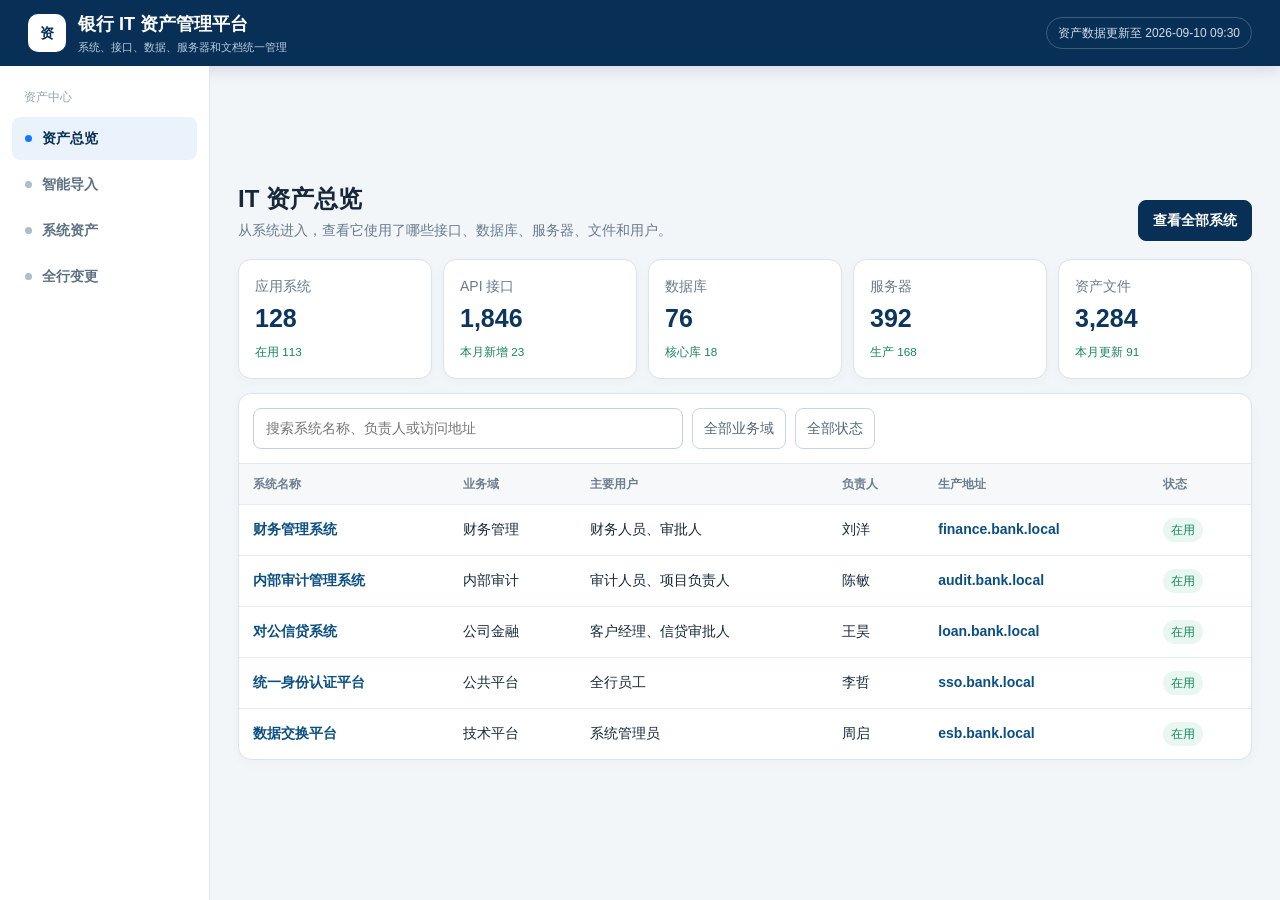
==== bank-it-asset-management/index.html @ 0635f8ad "Add AI document ingestion workflow" ====
<!doctype html>
<html lang="zh-CN">
<head>
<meta charset="utf-8"><meta name="viewport" content="width=device-width,initial-scale=1"><title>银行 IT 资产管理平台</title>
<style>
*{box-sizing:border-box} :root{--,button,input{font:inherit}body{margin:0;background:#f3f6f9;color:#17283a;font:14px/1.5 -apple-system,BlinkMacSystemFont,"Segoe UI","PingFang SC","Microsoft YaHei",sans-serif}button{cursor:pointer}.top{height:66px;background:#082f55;color:#fff;display:flex;align-items:center;justify-content:space-between;padding:0 28px;box-shadow:0 4px 16px #082f5525}.brand{display:flex;align-items:center;gap:12px}.logo{width:38px;height:38px;border-radius:10px;background:#fff;color:#082f55;display:grid;place-items:center;font-weight:800}.brand h1{font-size:18px;margin:0}.brand p{margin:1px 0 0;color:#b7cede;font-size:11px}.top-info{font-size:12px;color:#d1dfeb;border:1px solid #ffffff38;border-radius:99px;padding:6px 11px}.layout{display:grid;grid-template-columns:210px 1fr;min-height:calc(100vh - 66px)}.side{background:#fff;border-right:1px solid #dce5ec;padding:22px 12px}.side small{display:block;color:#95a3af;padding:0 12px 8px}.nav{display:flex;align-items:center;gap:10px;width:100%;border:0;background:transparent;color:#5c7082;padding:11px 13px;border-radius:8px;text-align:left;margin:3px 0;font-weight:650}.nav.active{background:#eaf3fb;color:#082f55}.nav i{width:7px;height:7px;border-radius:50%;background:#aebdca}.nav.active i{background:#1677ff}.main{padding:25px 28px 50px;max-width:1500px;width:100%;margin:auto}.screen{display:none}.screen.active{display:block}.page-head{display:flex;justify-content:space-between;align-items:flex-end;margin-bottom:18px}.page-head h2{font-size:24px;margin:0 0 3px}.page-head p{margin:0;color:#687b8d}.btn{border:1px solid #b9c9d6;background:#fff;color:#173550;border-radius:8px;padding:9px 14px;font-weight:650}.btn.primary{background:#082f55;color:#fff;border-color:#082f55}.card{background:#fff;border:1px solid #d9e3eb;border-radius:13px;box-shadow:0 3px 12px #17364d08}.stats{display:grid;grid-template-columns:repeat(5,1fr);gap:11px;margin-bottom:14px}.stat{padding:16px}.stat span{color:#687b8d}.stat b{display:block;font-size:25px;color:#0c365d;margin:3px 0}.stat small{color:#16845b}.toolbar{display:flex;gap:9px;padding:14px;border-bottom:1px solid #e1e8ee}.search{flex:1;max-width:430px;border:1px solid #c2d0dc;border-radius:8px;padding:9px 12px;outline:none}.filter{border:1px solid #cbd7e0;background:#fff;border-radius:8px;padding:8px 11px;color:#52687a}.table{width:100%;border-collapse:collapse}.table th{text-align:left;background:#f6f8fa;color:#6d7f90;font-size:12px;padding:11px 14px}.table td{padding:13px 14px;border-top:1px solid #e5ebf0}.sys-link,.link{border:0;background:none;color:#0b4e82;font-weight:700;padding:0}.muted{color:#6b7d8e}.tag{display:inline-block;padding:3px 8px;border-radius:99px;background:#edf4f8;color:#4e6c83;font-size:12px}.tag.ok{background:#e8f7f0;color:#16845b}.tag.warn{background:#fff3df;color:#a25d08}.system-layout{display:grid;grid-template-columns:260px 1fr;gap:14px}.system-list{padding:10px}.system-item{width:100%;border:0;background:#fff;text-align:left;padding:13px;border-radius:9px;color:#52687a}.system-item b{display:block;color:#23394d;margin-bottom:2px}.system-item.active{background:#eaf3fb}.sys-title{padding:20px 22px 0}.sys-title h2{margin:0 0 3px}.sys-title p{margin:0;color:#687b8d}.tabs{display:flex;gap:4px;padding:15px 20px 0;border-bottom:1px solid #e0e7ed;overflow:auto}.tab{border:0;background:transparent;padding:10px 11px;color:#66798a;white-space:nowrap;border-bottom:2px solid transparent}.tab.active{color:#0b4e82;border-color:#1677ff;font-weight:700}.panel{display:none;padding:20px}.panel.active{display:block}.info-grid{display:grid;grid-template-columns:repeat(3,1fr);gap:11px}.info{border:1px solid #dee6ed;border-radius:9px;padding:13px}.info small{display:block;color:#718393;margin-bottom:5px}.info b{font-size:14px}.intro{margin-top:14px;padding:15px;background:#f1f6fa;border-radius:9px}.asset-table{width:100%;border-collapse:collapse}.asset-table th,.asset-table td{text-align:left;padding:11px;border-bottom:1px solid #e1e8ee}.asset-table th{color:#6c7f90;font-size:12px}.asset-table tr[data-detail]{cursor:pointer}.asset-table tr[data-detail]:hover{background:#f4f9fc}.relation-grid{display:grid;grid-template-columns:1fr 1fr;gap:12px}.relation{padding:15px;border:1px solid #dae4ec;border-radius:9px;cursor:pointer}.relation:hover{border-color:#8db8d7;background:#f7fbfe}.relation strong{color:#0b4e82}.relation p{margin:6px 0 0;color:#667b8d}.change-list{display:grid;gap:12px}.change-card{padding:17px 18px;cursor:pointer}.change-card:hover{border-color:#91b8d5}.change-top{display:flex;justify-content:space-between;gap:10px}.change-card h3{margin:0 0 4px}.change-card p{margin:0;color:#667a8c}.change-meta{display:flex;gap:18px;margin-top:13px;color:#687b8d;font-size:12px}.change-detail{display:grid;grid-template-columns:1.1fr .9fr;gap:14px}.change-block{padding:19px}.change-block h3{margin:0 0 12px}.timeline{border-left:2px solid #cbdbe7;padding-left:18px}.event{position:relative;margin:0 0 18px}.event:before{content:"";position:absolute;left:-24px;top:4px;width:9px;height:9px;border-radius:50%;background:#1677ff;border:2px solid #fff}.event b{display:block}.event span{color:#6b7e8f;font-size:12px}.dependency{padding:12px;border:1px solid #dce5ec;border-radius:8px;margin:8px 0;cursor:pointer}.dependency:hover{background:#f4f9fc}.dependency b{color:#0b4e82}.dependency p{margin:4px 0 0;color:#65798b;font-size:12px}.drawer-mask{position:fixed;inset:0;background:#0b22394d;opacity:0;pointer-events:none;z-index:10;transition:.2s}.drawer-mask.open{opacity:1;pointer-events:auto}.drawer{position:absolute;right:0;top:0;width:min(520px,94vw);height:100%;background:#fff;transform:translateX(100%);transition:.24s;display:flex;flex-direction:column}.drawer-mask.open .drawer{transform:none}.drawer-head{padding:20px 22px;border-bottom:1px solid #dce5ec;display:flex;justify-content:space-between}.drawer-head h2{margin:0;font-size:20px}.drawer-head small{color:#1677ff}.close{border:0;background:#eef3f7;width:34px;height:34px;border-radius:8px;font-size:20px}.drawer-body{padding:21px 22px;overflow:auto}.summary{padding:13px;background:#edf5fb;border-left:3px solid #1677ff;border-radius:7px;margin-bottom:17px}.detail-table{width:100%;border-collapse:collapse}.detail-table td{padding:9px 3px;border-bottom:1px solid #e2e8ed}.detail-table td:first-child{width:110px;color:#6d7f90}.drawer-body h3{font-size:14px;margin:19px 0 8px}.drawer-body ul{padding-left:19px;color:#506678}.drawer-body li{margin:6px 0}.drawer-foot{margin-top:auto;border-top:1px solid #dce5ec;padding:14px 22px;text-align:right}.empty{padding:50px;text-align:center;color:#6b7e8e}.back{margin-bottom:12px;border:0;background:none;color:#0b4e82;font-weight:700;padding:0}
@media(max-width:1050px){.stats{grid-template-columns:repeat(3,1fr)}.system-layout,.change-detail{grid-template-columns:1fr}.system-list{display:flex;overflow:auto}.system-item{min-width:210px}.info-grid{grid-template-columns:1fr 1fr}}
@media(max-width:720px){.layout{display:block}.side{display:flex;padding:7px;position:sticky;top:0;z-index:4}.side small,.nav i{display:none}.nav{justify-content:center}.main{padding:17px 12px}.stats{grid-template-columns:1fr 1fr}.page-head{align-items:flex-start}.page-head .btn{display:none}.info-grid,.relation-grid{grid-template-columns:1fr}.toolbar{flex-wrap:wrap}.search{max-width:none;width:100%}.table-wrap{overflow:auto}.top-info{display:none}}
body{margin:0;background:#f3f6f9;color:#17283a;font:14px/1.5 -apple-system,BlinkMacSystemFont,"Segoe UI","PingFang SC","Microsoft YaHei",sans-serif}button,input,textarea,select{font:inherit}.sys-title{display:flex;justify-content:space-between;align-items:flex-start;gap:12px}.sys-title-actions{display:flex;gap:8px}.panel-toolbar{display:flex;justify-content:space-between;align-items:center;gap:10px;margin-bottom:13px}.panel-toolbar h3{margin:0;font-size:16px}.panel-actions{display:flex;gap:7px;flex-wrap:wrap}.btn.small{padding:7px 10px;font-size:12px}.upload-input{display:none}.modal-mask{position:fixed;inset:0;background:#0b223957;z-index:20;display:none;place-items:center;padding:16px}.modal-mask.open{display:grid}.modal{width:min(680px,96vw);max-height:92vh;overflow:auto;background:#fff;border-radius:14px;box-shadow:0 18px 60px #071b2c35}.modal-head{padding:19px 21px;border-bottom:1px solid #dce5ec;display:flex;justify-content:space-between;align-items:flex-start}.modal-head h2{margin:0;font-size:20px}.modal-head p{margin:3px 0 0;color:#6b7e8f;font-size:12px}.modal-body{padding:20px 21px}.edit-grid{display:grid;grid-template-columns:1fr 1fr;gap:13px}.field label{display:block;color:#607487;font-size:12px;margin-bottom:5px}.field input,.field textarea,.field select{width:100%;border:1px solid #bfceda;border-radius:8px;padding:9px 10px;outline:none}.field textarea{height:90px;resize:vertical}.field.full{grid-column:1/-1}.field input:focus,.field textarea:focus{border-color:#1677ff;box-shadow:0 0 0 3px #1677ff18}.modal-foot{padding:14px 21px;border-top:1px solid #dce5ec;display:flex;justify-content:flex-end;gap:8px}.import-box{border:1px dashed #9db8cd;border-radius:10px;padding:22px;text-align:center;background:#f8fbfd}.import-box b{display:block;font-size:16px}.import-box p{color:#6b7e8f;margin:6px 0 14px}.mapping{margin-top:15px}.mapping div{display:grid;grid-template-columns:1fr 30px 1fr;align-items:center;padding:8px 0;border-bottom:1px solid #e3e9ee}.mapping span{color:#65798b}.mapping b{font-size:13px}.import-result{display:none;margin-top:14px;padding:12px;background:#eaf7f1;color:#187555;border-radius:8px}.toast{position:fixed;left:50%;bottom:28px;transform:translate(-50%,16px);background:#102d48;color:#fff;padding:10px 15px;border-radius:8px;opacity:0;pointer-events:none;transition:.2s;z-index:30}.toast.show{opacity:1;transform:translate(-50%,0)}.row-actions{display:flex;gap:5px}.icon-btn{border:0;background:#eef4f8;color:#385a74;border-radius:6px;padding:5px 8px}
.ingest-layout{display:grid;grid-template-columns:1.2fr .8fr;gap:14px}.ingest-card{padding:22px}.ingest-card h3{margin:0 0 5px;font-size:17px}.ingest-card>p{margin:0 0 17px;color:#687b8d}.drop-zone{border:1.5px dashed #8fb0c8;border-radius:13px;padding:34px 22px;text-align:center;background:linear-gradient(145deg,#f8fcff,#eef6fb)}.drop-icon{width:54px;height:54px;margin:0 auto 13px;border-radius:14px;background:#dceefa;color:#0b5a92;display:grid;place-items:center;font-size:26px;font-weight:700}.drop-zone h3{font-size:18px}.drop-zone p{margin:5px 0 17px;color:#667b8d}.drop-actions{display:flex;justify-content:center;gap:9px;flex-wrap:wrap}.format-note{display:block;margin-top:13px;color:#81909e;font-size:12px}.ingest-field{margin-top:16px}.ingest-field label{display:block;margin-bottom:6px;color:#52697d;font-weight:650}.ingest-field select{width:100%;padding:10px;border:1px solid #c1d0db;border-radius:8px;background:#fff}.ingest-guide{display:grid;gap:12px}.guide-row{display:grid;grid-template-columns:34px 1fr;gap:11px;align-items:start}.guide-no{width:30px;height:30px;border-radius:50%;background:#e7f2fa;color:#0b5a92;display:grid;place-items:center;font-weight:750}.guide-row b{display:block}.guide-row p{margin:3px 0;color:#6c7f90;font-size:12px}.privacy-note{margin-top:17px;padding:12px;border-radius:8px;background:#f4f7f9;color:#5c7184;font-size:12px}.processing{display:none;padding:38px 24px;text-align:center}.processing.active{display:block}.spinner{width:58px;height:58px;margin:0 auto 18px;border:5px solid #dce8f0;border-top-color:#1677ff;border-radius:50%;animation:spin .9s linear infinite}@keyframes spin{to{transform:rotate(360deg)}}.progress-track{height:8px;max-width:560px;margin:18px auto 8px;border-radius:99px;background:#e4ebf0;overflow:hidden}.progress-bar{height:100%;width:0;background:linear-gradient(90deg,#1677ff,#21a8c4);transition:width .35s}.processing-log{color:#64798c}.review{display:none}.review.active{display:block}.review-summary{display:grid;grid-template-columns:repeat(7,1fr);gap:8px;margin-bottom:12px}.review-stat{padding:13px 9px;text-align:center}.review-stat b{display:block;color:#0b4e82;font-size:21px}.review-stat span{color:#6c7f90;font-size:11px}.review-banner{display:flex;justify-content:space-between;align-items:center;gap:14px;padding:13px 15px;margin-bottom:12px;border-radius:9px;background:#fff7e8;border:1px solid #f2d6a8;color:#77501d}.review-banner b{display:block}.review-banner small{color:#8e6b3e}.candidate-table{width:100%;border-collapse:collapse}.candidate-table th,.candidate-table td{text-align:left;padding:11px 10px;border-bottom:1px solid #e1e8ee;vertical-align:top}.candidate-table th{font-size:12px;color:#6c7f90;background:#f7f9fb}.candidate-table td small{display:block;margin-top:3px;color:#728497}.confidence{font-weight:700;color:#16845b}.confidence.mid{color:#a25d08}.source-btn{border:0;background:#eaf3fb;color:#0b568c;border-radius:6px;padding:5px 8px;white-space:nowrap}.review-actions{display:flex;justify-content:space-between;align-items:center;padding:16px 0 2px}.review-actions span{color:#687b8d}.ingest-complete{display:none;padding:44px 24px;text-align:center}.ingest-complete.active{display:block}.complete-icon{width:62px;height:62px;margin:0 auto 16px;border-radius:50%;background:#e5f7ee;color:#16845b;display:grid;place-items:center;font-size:30px}.document-list{margin-top:16px;display:grid;gap:8px}.document-chip{display:flex;justify-content:space-between;padding:10px 12px;border:1px solid #dce5ec;border-radius:8px;background:#fff}.document-chip span{color:#63788b}.page-actions{display:flex;gap:8px;flex-wrap:wrap}
@media(max-width:1050px){.ingest-layout{grid-template-columns:1fr}.review-summary{grid-template-columns:repeat(4,1fr)}}
@media(max-width:720px){.review-summary{grid-template-columns:repeat(2,1fr)}.review-banner,.review-actions{align-items:flex-start;flex-direction:column}.review-actions>div{display:flex;gap:6px}.document-chip{align-items:flex-start;flex-direction:column}}
@media(max-width:720px){.edit-grid{grid-template-columns:1fr}.field.full{grid-column:auto}.panel-toolbar{align-items:flex-start;flex-direction:column}.sys-title{flex-direction:column}}
</style>
</head>
<body>
<header class="top"><div class="brand"><div class="logo">资</div><div><h1>银行 IT 资产管理平台</h1><p>系统、接口、数据、服务器和文档统一管理</p></div></div><div class="top-info">资产数据更新至 2026-09-10 09:30</div></header>
<div class="layout">
<aside class="side"><small>资产中心</small><button class="nav active" data-screen="overview"><i></i>资产总览</button><button class="nav" data-screen="smart-import"><i></i>智能导入</button><button class="nav" data-screen="systems"><i></i>系统资产</button><button class="nav" data-screen="changes"><i></i>全行变更</button></aside>
<main class="main">
<section class="screen active" id="overview"><div class="page-head"><div><h2>IT 资产总览</h2><p>从系统进入，查看它使用了哪些接口、数据库、服务器、文件和用户。</p></div><button class="btn primary" data-go="systems">查看全部系统</button></div>
<div class="stats"><div class="card stat"><span>应用系统</span><b>128</b><small>在用 113</small></div><div class="card stat"><span>API 接口</span><b>1,846</b><small>本月新增 23</small></div><div class="card stat"><span>数据库</span><b>76</b><small>核心库 18</small></div><div class="card stat"><span>服务器</span><b>392</b><small>生产 168</small></div><div class="card stat"><span>资产文件</span><b>3,284</b><small>本月更新 91</small></div></div>
<div class="card"><div class="toolbar"><input class="search" id="overviewSearch" placeholder="搜索系统名称、负责人或访问地址"><button class="filter">全部业务域</button><button class="filter">全部状态</button></div><div class="table-wrap"><table class="table"><thead><tr><th>系统名称</th><th>业务域</th><th>主要用户</th><th>负责人</th><th>生产地址</th><th>状态</th></tr></thead><tbody id="overviewRows"><tr><td><button class="sys-link" data-open-system="财务管理系统">财务管理系统</button></td><td>财务管理</td><td>财务人员、审批人</td><td>刘洋</td><td><a class="link">finance.bank.local</a></td><td><span class="tag ok">在用</span></td></tr><tr><td><button class="sys-link" data-open-system="内部审计管理系统">内部审计管理系统</button></td><td>内部审计</td><td>审计人员、项目负责人</td><td>陈敏</td><td><a class="link">audit.bank.local</a></td><td><span class="tag ok">在用</span></td></tr><tr><td><button class="sys-link" data-open-system="对公信贷系统">对公信贷系统</button></td><td>公司金融</td><td>客户经理、信贷审批人</td><td>王昊</td><td><a class="link">loan.bank.local</a></td><td><span class="tag ok">在用</span></td></tr><tr><td><button class="sys-link" data-open-system="统一身份认证平台">统一身份认证平台</button></td><td>公共平台</td><td>全行员工</td><td>李哲</td><td><a class="link">sso.bank.local</a></td><td><span class="tag ok">在用</span></td></tr><tr><td><button class="sys-link" data-open-system="数据交换平台">数据交换平台</button></td><td>技术平台</td><td>系统管理员</td><td>周启</td><td><a class="link">esb.bank.local</a></td><td><span class="tag ok">在用</span></td></tr></tbody></table></div></div></section>

<section class="screen" id="smart-import">
<div class="page-head"><div><h2>历史文档智能入库</h2><p>直接上传未分类的需求、设计、接口、部署等文档，由 AI 识别资产及其关系。</p></div><button class="btn" id="resetIngest">开始新任务</button></div>
<div id="ingestStart" class="ingest-layout">
  <div class="card ingest-card">
    <div class="drop-zone">
      <div class="drop-icon">↑</div><h3>上传完整文档或文件夹</h3>
      <p>无需按 API、数据库或服务器预先分类，系统将自动解析。</p>
      <div class="drop-actions"><button class="btn primary" id="chooseHistoryDocs">选择历史文档</button><button class="btn" id="useDemoDocs">使用演示文档</button></div>
      <input class="upload-input" id="historyDocs" type="file" multiple accept=".pdf,.doc,.docx,.xls,.xlsx,.ppt,.pptx,.txt,.md,.png,.jpg,.jpeg">
      <span class="format-note">支持 PDF、Word、Excel、PPT、图片和文本，单次最多 50 份</span>
    </div>
    <div class="ingest-field"><label>关联范围</label><select id="ingestScope"><option>自动识别所属系统</option><option>财务管理系统</option><option>内部审计管理系统</option><option>对公信贷系统</option></select></div>
    <div class="document-list" id="selectedDocs"></div>
  </div>
  <div class="card ingest-card"><h3>AI 如何处理文档</h3><p>原文件保留为证据，识别结果在确认前不会写入正式资产库。</p><div class="ingest-guide">
    <div class="guide-row"><span class="guide-no">1</span><div><b>解析与分类</b><p>识别正文、表格、架构图和文档版本。</p></div></div>
    <div class="guide-row"><span class="guide-no">2</span><div><b>提取资产和关系</b><p>发现系统、接口、数据、服务器、人员及调用关系。</p></div></div>
    <div class="guide-row"><span class="guide-no">3</span><div><b>匹配与冲突检测</b><p>与现有资产去重，标记名称、负责人和版本冲突。</p></div></div>
    <div class="guide-row"><span class="guide-no">4</span><div><b>确认后入库</b><p>逐项保留来源页码、原文证据和确认记录。</p></div></div>
  </div><div class="privacy-note">文档在行内环境解析；敏感原文不用于外部模型训练。</div></div>
</div>
<div id="ingestProcessing" class="card processing"><div class="spinner"></div><h2>正在分析历史文档</h2><p class="processing-log" id="processingLog">解析文档结构与表格...</p><div class="progress-track"><div class="progress-bar" id="ingestProgress"></div></div><span class="muted" id="progressText">0%</span></div>
<div id="ingestReview" class="review">
  <div class="review-summary"><div class="card review-stat"><b>4</b><span>来源文档</span></div><div class="card review-stat"><b>2</b><span>应用系统</span></div><div class="card review-stat"><b>4</b><span>API 接口</span></div><div class="card review-stat"><b>2</b><span>数据库</span></div><div class="card review-stat"><b>9</b><span>数据表</span></div><div class="card review-stat"><b>3</b><span>服务器</span></div><div class="card review-stat"><b>5</b><span>依赖关系</span></div></div>
  <div class="review-banner"><div><b>AI 已生成候选资产，尚未写入正式资产库</b><small>请重点处理 2 条冲突信息；其他结果可按来源证据抽查。</small></div><span class="tag warn">2 条冲突</span></div>
  <div class="card table-wrap"><table class="candidate-table"><thead><tr><th><input type="checkbox" id="selectAllCandidates" checked></th><th>类型</th><th>识别结果</th><th>关系或用途</th><th>来源文档</th><th>可信度</th><th>状态</th><th>证据</th></tr></thead><tbody id="candidateRows">
    <tr><td><input class="candidate-check" type="checkbox" checked></td><td><span class="tag">系统</span></td><td><b>财务管理系统</b><small>匹配已有 SYS-FIN-001</small></td><td>财务核算与凭证管理</td><td>总体架构设计 V3.2 · 第 4 页</td><td><span class="confidence">98%</span></td><td><span class="tag ok">已匹配</span></td><td><button class="source-btn" data-evidence="财务管理系统采用应用层、服务层和数据层架构，生产环境部署于行内私有云。" data-source="《财务管理系统总体架构设计》V3.2，第4页">查看原文</button></td></tr>
    <tr><td><input class="candidate-check" type="checkbox" checked></td><td><span class="tag">API</span></td><td><b>会计凭证查询 API</b><small>/api/v2/vouchers/query</small></td><td>财务系统 → 内部审计系统</td><td>接口清单 V5.6 · 第 16 页</td><td><span class="confidence">96%</span></td><td><span class="tag ok">可入库</span></td><td><button class="source-btn" data-evidence="内部审计系统通过 /api/v2/vouchers/query 按机构、期间和凭证号查询会计凭证及影像索引。" data-source="《财务系统接口清单》V5.6，第16页">查看原文</button></td></tr>
    <tr><td><input class="candidate-check" type="checkbox" checked></td><td><span class="tag">数据库</span></td><td><b>FIN_CORE_DB</b><small>Oracle 19c RAC</small></td><td>保存凭证、报销、预算与支付数据</td><td>数据库设计 V4.0 · 第 8 页</td><td><span class="confidence">95%</span></td><td><span class="tag ok">可入库</span></td><td><button class="source-btn" data-evidence="核心交易数据统一保存于 FIN_CORE_DB，主要包括凭证、报销单、预算和支付相关数据表。" data-source="《财务系统数据库设计》V4.0，第8页">查看原文</button></td></tr>
    <tr><td><input class="candidate-check" type="checkbox" checked></td><td><span class="tag">服务器</span></td><td><b>FIN-APP-P01/P02</b><small>10.20.18.31 / 32</small></td><td>部署财务应用服务</td><td>部署手册 V2.4 · 第 5 页</td><td><span class="confidence">93%</span></td><td><span class="tag ok">可入库</span></td><td><button class="source-btn" data-evidence="生产应用节点 FIN-APP-P01、FIN-APP-P02 分别使用 10.20.18.31 和 10.20.18.32，由基础运维组负责。" data-source="《生产部署与应急手册》V2.4，第5页">查看原文</button></td></tr>
    <tr><td><input class="candidate-check" type="checkbox" checked></td><td><span class="tag">负责人</span></td><td><b>刘洋 · 财务科技组</b><small>系统技术负责人</small></td><td>负责财务管理系统建设与维护</td><td>架构设计 V3.2 / 部署手册 V2.4</td><td><span class="confidence mid">72%</span></td><td><span class="tag warn">来源冲突</span></td><td><button class="source-btn" data-evidence="架构设计列示技术负责人为刘洋；旧版部署手册仍列示原负责人赵明，需要确认当前负责人。" data-source="两份文档的信息不一致">查看冲突</button></td></tr>
    <tr><td><input class="candidate-check" type="checkbox"></td><td><span class="tag">API</span></td><td><b>旧版预算查询接口</b><small>/api/v1/budget/query</small></td><td>预算余额查询</td><td>接口清单 V3.1 · 第 21 页</td><td><span class="confidence mid">68%</span></td><td><span class="tag warn">疑似已停用</span></td><td><button class="source-btn" data-evidence="V3.1 记录 /api/v1/budget/query；V5.6 已不包含该接口，系统判断其可能停用。" data-source="接口清单 V3.1 与 V5.6 版本比对">查看冲突</button></td></tr>
  </tbody></table></div>
  <div class="review-actions"><span id="selectedCount">已选择 5 项，冲突项需确认后才能入库</span><div><button class="btn" id="backToUpload">返回上传</button> <button class="btn primary" id="confirmCandidates">确认选中项并入库</button></div></div>
</div>
<div id="ingestComplete" class="card ingest-complete"><div class="complete-icon">✓</div><h2>资产已写入并建立来源关联</h2><p>本次新增或更新 5 项资产，每项内容均可追溯至原始文档和页码。</p><button class="btn primary" id="viewImportedAssets">查看财务管理系统资产</button></div>
</section>

<section class="screen" id="systems"><div class="page-head"><div><h2>系统资产</h2><p>选择一个系统，查看全部相关资产。</p></div><button class="btn primary">＋ 新增系统资产</button></div><div class="system-layout"><div class="card system-list"><button class="system-item active" data-system="财务管理系统"><b>财务管理系统</b><span>财务管理 · 在用</span></button><button class="system-item" data-system="内部审计管理系统"><b>内部审计管理系统</b><span>内部审计 · 在用</span></button><button class="system-item" data-system="对公信贷系统"><b>对公信贷系统</b><span>公司金融 · 在用</span></button><button class="system-item" data-system="统一身份认证平台"><b>统一身份认证平台</b><span>公共平台 · 在用</span></button><button class="system-item" data-system="数据交换平台"><b>数据交换平台</b><span>技术平台 · 在用</span></button></div>
<div class="card"><div class="sys-title"><div><h2 id="systemTitle">财务管理系统</h2><p id="systemSub">SYS-FIN-001 · 财务管理域 · 在用</p></div><div class="sys-title-actions"><button class="btn" id="editSystem">编辑系统信息</button></div></div><div class="tabs"><button class="tab active" data-panel="basic">基本信息</button><button class="tab" data-panel="apis">API 接口</button><button class="tab" data-panel="databases">数据库与表</button><button class="tab" data-panel="servers">服务器</button><button class="tab" data-panel="files">文件</button><button class="tab" data-panel="users">用户角色</button><button class="tab" data-panel="relations">依赖关系</button><button class="tab" data-panel="history">系统变更</button></div>
<div class="panel active" id="basic"><div class="info-grid"><div class="info"><small>系统负责人</small><b id="basicTechOwner">刘洋 · 财务科技组</b></div><div class="info"><small>业务负责人</small><b id="basicBizOwner">张琳 · 财务管理部</b></div><div class="info"><small>生产访问地址</small><b class="link" id="basicUrl">https://finance.bank.local</b></div><div class="info"><small>建设厂商</small><b id="basicVendor">中科财务软件有限公司</b></div><div class="info"><small>上线时间</small><b id="basicDate">2019-06-18</b></div><div class="info"><small>部署方式</small><b id="basicDeploy">行内私有云 · 双中心</b></div></div><div class="intro"><b>系统简介</b><p id="basicIntro">面向总行及分支机构财务人员，管理费用报销、会计凭证、预算控制、资金支付和财务报表，解决财务业务分散、审批链条长及凭证难追溯的问题。</p></div></div>
<div class="panel" id="apis"><div class="panel-toolbar"><h3>API 接口清单</h3><div class="panel-actions"><button class="btn small" data-template="api">下载模板</button><button class="btn small" data-import="api">批量导入</button><button class="btn primary small" data-add="api">＋ 新增 API</button></div></div><table class="asset-table"><thead><tr><th>接口名称</th><th>方向</th><th>关联系统</th><th>用途</th><th>状态</th><th>操作</th></tr></thead><tbody id="apiRows"><tr data-detail="voucher"><td><b>会计凭证查询 API</b></td><td>对外提供</td><td>内部审计系统</td><td>查询凭证及影像索引</td><td><span class="tag ok">运行中</span></td><td><button class="icon-btn" data-edit-row="api">编辑</button></td></tr><tr data-detail="org"><td><b>组织机构同步 API</b></td><td>调用</td><td>组织架构平台</td><td>同步机构与成本中心</td><td><span class="tag ok">运行中</span></td><td><button class="icon-btn" data-edit-row="api">编辑</button></td></tr><tr data-detail="sso"><td><b>统一认证 API</b></td><td>调用</td><td>统一身份认证平台</td><td>用户登录与令牌校验</td><td><span class="tag ok">运行中</span></td><td><button class="icon-btn" data-edit-row="api">编辑</button></td></tr><tr data-detail="invoice"><td><b>电子发票查验 API</b></td><td>调用</td><td>税务服务平台</td><td>发票真伪及状态核验</td><td><span class="tag warn">建设中</span></td><td><button class="icon-btn" data-edit-row="api">编辑</button></td></tr></tbody></table></div>
<div class="panel" id="databases"><div class="panel-toolbar"><h3>数据库与数据表</h3><div class="panel-actions"><button class="btn small" data-template="database">下载模板</button><button class="btn small" data-import="database">批量导入</button><button class="btn primary small" data-add="database">＋ 新增数据库</button></div></div><table class="asset-table"><thead><tr><th>数据库</th><th>类型</th><th>主要表</th><th>用途</th><th>操作</th></tr></thead><tbody id="databaseRows"><tr data-detail="finDb"><td><b>FIN_CORE_DB</b></td><td>Oracle 19c</td><td>凭证、报销单、预算、支付</td><td>核心交易数据</td><td><button class="icon-btn" data-edit-row="database">编辑</button></td></tr><tr data-detail="finArchive"><td><b>FIN_ARCHIVE_DB</b></td><td>PostgreSQL 14</td><td>凭证影像索引、归档记录</td><td>历史归档查询</td><td><button class="icon-btn" data-edit-row="database">编辑</button></td></tr></tbody></table><div class="panel-toolbar" style="margin-top:18px"><h3>主要数据表及关系</h3><button class="btn primary small" data-add="table">＋ 新增数据表</button></div><div class="relation-grid" id="tableRows"><div class="relation" data-detail="tableVoucher"><button class="icon-btn" data-edit-card="table">编辑</button><strong>FIN_VOUCHER · 会计凭证表</strong><p>1 对多 → FIN_VOUCHER_LINE · 凭证明细表</p></div><div class="relation" data-detail="tableExpense"><button class="icon-btn" data-edit-card="table">编辑</button><strong>FIN_EXPENSE · 报销单表</strong><p>多对 1 → FIN_VOUCHER · 会计凭证表</p></div><div class="relation" data-detail="tableBudget"><button class="icon-btn" data-edit-card="table">编辑</button><strong>FIN_BUDGET · 预算表</strong><p>1 对多 → FIN_BUDGET_OCCUPY · 预算占用表</p></div><div class="relation" data-detail="tableInvoice"><button class="icon-btn" data-edit-card="table">编辑</button><strong>FIN_INVOICE · 电子发票表</strong><p>多对 1 → FIN_EXPENSE · 报销单表</p></div></div></div>
<div class="panel" id="servers"><div class="panel-toolbar"><h3>服务器清单</h3><div class="panel-actions"><button class="btn small" data-template="server">下载模板</button><button class="btn small" data-import="server">批量导入</button><button class="btn primary small" data-add="server">＋ 新增服务器</button></div></div><table class="asset-table"><thead><tr><th>服务器</th><th>环境</th><th>地址</th><th>部署内容</th><th>负责人</th><th>操作</th></tr></thead><tbody id="serverRows"><tr data-detail="serverApp"><td><b>FIN-APP-P01/P02</b></td><td>生产</td><td>10.20.18.31 / 32</td><td>财务应用服务</td><td>基础运维组</td><td><div class="row-actions"><button class="icon-btn" data-edit-row="server">编辑</button></div></td></tr><tr data-detail="serverDb"><td><b>FIN-DB-P01/P02</b></td><td>生产</td><td>10.20.19.41 / 42</td><td>Oracle RAC</td><td>数据库组</td><td><button class="icon-btn" data-edit-row="server">编辑</button></td></tr><tr data-detail="serverDr"><td><b>FIN-APP-D01</b></td><td>灾备</td><td>10.80.18.31</td><td>灾备应用服务</td><td>基础运维组</td><td><button class="icon-btn" data-edit-row="server">编辑</button></td></tr></tbody></table></div>
<div class="panel" id="files"><div class="panel-toolbar"><h3>系统文件</h3><div class="panel-actions"><button class="btn small" data-template="file">下载模板</button><button class="btn small" data-import="file">批量导入清单</button><button class="btn primary small" data-add="file">＋ 上传文件</button></div></div><table class="asset-table"><thead><tr><th>文件名称</th><th>类型</th><th>版本</th><th>更新时间</th><th>操作</th></tr></thead><tbody id="fileRows"><tr data-detail="fileArch"><td><b>财务管理系统总体架构设计</b></td><td>架构文档</td><td>V3.2</td><td>2026-08-12</td><td><button class="icon-btn" data-edit-row="file">编辑</button></td></tr><tr data-detail="fileApi"><td><b>财务系统接口清单</b></td><td>接口文档</td><td>V5.6</td><td>2026-09-02</td><td><button class="icon-btn" data-edit-row="file">编辑</button></td></tr><tr data-detail="fileDeploy"><td><b>生产部署与应急手册</b></td><td>运维文档</td><td>V2.4</td><td>2026-07-21</td><td><button class="icon-btn" data-edit-row="file">编辑</button></td></tr><tr data-detail="fileUser"><td><b>财务系统用户操作手册</b></td><td>用户文档</td><td>V4.1</td><td>2026-08-30</td><td><button class="icon-btn" data-edit-row="file">编辑</button></td></tr></tbody></table></div>
<div class="panel" id="users"><div class="panel-toolbar"><h3>用户角色</h3><div class="panel-actions"><button class="btn small" data-template="user">下载模板</button><button class="btn small" data-import="user">批量导入</button><button class="btn primary small" data-add="user">＋ 新增角色</button></div></div><table class="asset-table"><thead><tr><th>用户角色</th><th>用户范围</th><th>主要权限</th><th>人数</th><th>操作</th></tr></thead><tbody id="userRows"><tr data-detail="roleFinance"><td><b>财务经办人</b></td><td>总分行财务人员</td><td>报销审核、凭证录入、报表查询</td><td>386</td><td><button class="icon-btn" data-edit-row="user">编辑</button></td></tr><tr data-detail="roleApprove"><td><b>财务审批人</b></td><td>部门及机构负责人</td><td>费用与支付审批</td><td>142</td><td><button class="icon-btn" data-edit-row="user">编辑</button></td></tr><tr data-detail="roleAdmin"><td><b>系统管理员</b></td><td>财务科技组</td><td>参数、权限与运行管理</td><td>8</td><td><button class="icon-btn" data-edit-row="user">编辑</button></td></tr><tr data-detail="roleAudit"><td><b>审计只读用户</b></td><td>内部审计人员</td><td>凭证及报销单只读查询</td><td>35</td><td><button class="icon-btn" data-edit-row="user">编辑</button></td></tr></tbody></table></div>
<div class="panel" id="relations"><div class="panel-toolbar"><h3>系统依赖关系</h3><button class="btn primary small" data-add="relation">＋ 新增依赖关系</button></div><div class="relation-grid" id="relationRows"><div class="relation" data-detail="relSso"><button class="icon-btn" data-edit-card="relation">编辑</button><strong>统一身份认证平台 → 财务系统</strong><p>提供登录、令牌校验和用户身份；同步方式：实时 API。</p></div><div class="relation" data-detail="relOrg"><button class="icon-btn" data-edit-card="relation">编辑</button><strong>组织架构平台 → 财务系统</strong><p>提供机构、部门、人员和成本中心；每日同步。</p></div><div class="relation" data-detail="relFinanceAudit"><button class="icon-btn" data-edit-card="relation">编辑</button><strong>财务系统 → 内部审计系统</strong><p>提供凭证与影像索引查询；只读 API。</p></div><div class="relation" data-detail="relTax"><button class="icon-btn" data-edit-card="relation">编辑</button><strong>财务系统 → 税务服务平台</strong><p>电子发票查验；新增模块建设中。</p></div></div></div>
<div class="panel" id="history"><div class="panel-toolbar"><h3 id="systemHistoryTitle">财务管理系统变更</h3><button class="btn primary small" data-add="change">＋ 登记本系统变更</button></div><div class="change-list" id="historyRows"></div></div>
</div></div></section>

<section class="screen" id="changes"><div id="changeListView"><div class="page-head"><div><h2>全行变更记录</h2><p>跨系统查看每次新增、修改和下线，以及涉及的接口、数据库、服务器和文件。</p></div><button class="btn primary">＋ 登记变更</button></div><div class="change-list"><div class="card change-card" data-open-change><div class="change-top"><div><h3>财务管理系统：新增电子发票智能核验模块</h3><p>新增发票验真、查重和状态校验，涉及税务服务平台接口及财务核心库。</p></div><span class="tag warn">实施中</span></div><div class="change-meta"><span>CHG-FIN-2026-018</span><span>影响 2 个系统 · 2 个接口 · 3 张表 · 2 台服务器</span><span>计划上线 2026-10-20</span></div></div><div class="card change-card" data-detail="changeAudit"><div class="change-top"><div><h3>内部审计系统：新增对公贷款专项审计</h3><p>接入贷款合同、客户和放款凭证数据。</p></div><span class="tag">方案设计</span></div><div class="change-meta"><span>CHG-AUD-2026-012</span><span>影响 3 个系统 · 4 个接口</span></div></div></div></div>
<div id="changeDetailView" style="display:none"><button class="back" id="backChanges">← 返回全行变更</button><div class="page-head"><div><h2>新增电子发票智能核验模块</h2><p>CHG-FIN-2026-018 · 所属系统：财务管理系统 · 当前状态：实施中</p></div><button class="btn primary">编辑变更</button></div><div class="change-detail"><div class="card change-block"><h3>变更内容</h3><div class="info-grid"><div class="info"><small>变更类型</small><b>新增功能模块</b></div><div class="info"><small>负责人</small><b>刘洋</b></div><div class="info"><small>计划上线</small><b>2026-10-20</b></div></div><div class="intro"><b>功能说明</b><p>在费用报销环节自动调用税务服务平台，对电子发票进行真伪、状态、金额和重复报销校验；核验结果随报销单保存并供审批人与审计人员查看。</p></div><h3>涉及资产</h3><div class="dependency" data-detail="invoice"><b>新增调用：电子发票查验 API</b><p>财务管理系统 → 税务服务平台；用于发票验真和状态查询。</p></div><div class="dependency" data-detail="voucher"><b>调整调用：会计凭证查询 API</b><p>新增发票核验结果与会计凭证的关联查询。</p></div><div class="dependency" data-detail="tableInvoice"><b>新增数据表：FIN_INVOICE</b><p>保存发票号码、代码、金额、查验状态和查验时间。</p></div><div class="dependency" data-detail="serverApp"><b>扩容服务器：FIN-APP-P01/P02</b><p>新增核验服务进程，预计增加 CPU 8 核、内存 16GB。</p></div><div class="dependency" data-detail="fileApi"><b>更新文件：财务系统接口清单 V5.6</b><p>增加税务接口字段、错误码、超时及重试规则。</p></div></div><div class="card change-block"><h3>变更过程</h3><div class="timeline"><div class="event"><b>需求登记</b><span>2026-08-18 · 财务管理部张琳</span></div><div class="event"><b>影响资产确认</b><span>2026-08-25 · 财务科技组刘洋</span></div><div class="event"><b>接口联调</b><span>2026-09-15 · 进行中</span></div><div class="event"><b>生产上线</b><span>计划 2026-10-20</span></div></div><h3>变更后关系</h3><div class="relation"><strong>财务管理系统 → 税务服务平台</strong><p>通过电子发票查验 API 建立实时调用关系。</p></div><div class="relation"><strong>FIN_EXPENSE → FIN_INVOICE</strong><p>一张报销单可以关联多张电子发票。</p></div></div></div></div></section>
</main></div>
<div class="modal-mask" id="editModal"><section class="modal"><div class="modal-head"><div><h2 id="editTitle">编辑系统信息</h2><p>修改后将更新当前资产档案。</p></div><button class="close" data-close-modal>×</button></div><div class="modal-body"><div class="edit-grid" id="editFields"></div></div><div class="modal-foot"><button class="btn" data-close-modal>取消</button><button class="btn primary" id="saveEdit">保存修改</button></div></section></div>
<div class="modal-mask" id="importModal"><section class="modal"><div class="modal-head"><div><h2 id="importTitle">批量导入服务器</h2><p>支持 Excel 或 CSV，系统会在写入前检查必填项和重复数据。</p></div><button class="close" data-close-modal>×</button></div><div class="modal-body"><div class="import-box"><b id="importHint">选择填写完成的服务器模板</b><p>单次最多导入 1,000 条，文件大小不超过 10MB。</p><button class="btn primary" id="chooseFile">选择文件</button><input class="upload-input" type="file" id="assetFile" accept=".xlsx,.xls,.csv"></div><div class="mapping" id="mapping"></div><div class="import-result" id="importResult"></div></div><div class="modal-foot"><button class="btn" data-close-modal>取消</button><button class="btn primary" id="confirmImport" disabled>确认导入</button></div></section></div>
<div class="drawer-mask" id="mask"><aside class="drawer"><div class="drawer-head"><div><small id="detailType">资产详情</small><h2 id="detailTitle">详情</h2></div><button class="close" id="close">×</button></div><div class="drawer-body" id="detailBody"></div><div class="drawer-foot"><button class="btn" id="close2">关闭</button></div></aside></div><div class="toast" id="toast">已保存</div>
<script>
const navs=[...document.querySelectorAll('.nav')],screens=[...document.querySelectorAll('.screen')];function showScreen(id){navs.forEach(n=>n.classList.toggle('active',n.dataset.screen===id));screens.forEach(s=>s.classList.toggle('active',s.id===id))}navs.forEach(n=>n.onclick=()=>showScreen(n.dataset.screen));document.querySelectorAll('[data-go]').forEach(b=>b.onclick=()=>showScreen(b.dataset.go));
const systemMeta={'财务管理系统':'SYS-FIN-001 · 财务管理域 · 在用','内部审计管理系统':'SYS-AUD-003 · 内部审计域 · 在用','对公信贷系统':'SYS-LOAN-006 · 公司金融域 · 在用','统一身份认证平台':'SYS-IAM-001 · 公共平台域 · 在用','数据交换平台':'SYS-ESB-002 · 技术平台域 · 在用'};
const historyData={
  '财务管理系统':[
    {title:'新增电子发票智能核验模块',desc:'支持报销发票自动验真、查重和状态校验。',id:'CHG-FIN-2026-018',owner:'负责人：刘洋',date:'计划上线：2026-10-20',status:'实施中',tag:'warn',open:true},
    {title:'预算控制规则升级',desc:'增加跨年度预算结转和项目维度控制。',id:'CHG-FIN-2026-011',owner:'负责人：刘洋',date:'完成时间：2026-07-15',status:'已完成',tag:'ok',detail:'changeBudget'}],
  '内部审计管理系统':[
    {title:'新增对公贷款专项审计',desc:'接入贷款合同、客户和放款凭证数据。',id:'CHG-AUD-2026-012',owner:'负责人：陈敏',date:'计划上线：2026-11-08',status:'方案设计',tag:'',detail:'changeAudit'},
    {title:'审计证据归档规则调整',desc:'统一证据目录、保存期限和归档校验规则。',id:'CHG-AUD-2026-007',owner:'负责人：陈敏',date:'完成时间：2026-06-30',status:'已完成',tag:'ok'}],
  '对公信贷系统':[
    {title:'授信额度校验规则升级',desc:'增加集团客户合并授信和额度占用校验。',id:'CHG-LOAN-2026-021',owner:'负责人：王昊',date:'计划上线：2026-10-28',status:'开发中',tag:'warn'},
    {title:'客户风险名单接口切换',desc:'风险名单查询由批量文件切换为实时 API。',id:'CHG-LOAN-2026-015',owner:'负责人：王昊',date:'完成时间：2026-08-12',status:'已完成',tag:'ok'}],
  '统一身份认证平台':[
    {title:'高风险操作二次认证',desc:'为资金支付和权限变更加入口令二次校验。',id:'CHG-IAM-2026-009',owner:'负责人：李哲',date:'计划上线：2026-10-12',status:'联调中',tag:'warn'},
    {title:'应用接入证书轮换',desc:'更新 42 个应用的单点登录签名证书。',id:'CHG-IAM-2026-006',owner:'负责人：李哲',date:'完成时间：2026-07-26',status:'已完成',tag:'ok'}],
  '数据交换平台':[
    {title:'API 网关限流策略升级',desc:'按调用系统和接口等级配置差异化限流及熔断规则。',id:'CHG-ESB-2026-016',owner:'负责人：周启',date:'计划上线：2026-10-18',status:'实施中',tag:'warn'},
    {title:'批量文件传输链路加密',desc:'存量 SFTP 任务启用新密钥并补充传输校验。',id:'CHG-ESB-2026-010',owner:'负责人：周启',date:'完成时间：2026-08-03',status:'已完成',tag:'ok'}]
};
const financeSnapshot={basic:['刘洋 · 财务科技组','张琳 · 财务管理部','https://finance.bank.local','中科财务软件有限公司','2019-06-18','行内私有云 · 双中心',document.getElementById('basicIntro').textContent],apis:document.getElementById('apiRows').innerHTML,databases:document.getElementById('databaseRows').innerHTML,tables:document.getElementById('tableRows').innerHTML,servers:document.getElementById('serverRows').innerHTML,files:document.getElementById('fileRows').innerHTML,users:document.getElementById('userRows').innerHTML,relations:document.getElementById('relationRows').innerHTML};
const assetProfiles={
  '内部审计管理系统':{basic:['陈敏 · 审计科技组','赵颖 · 内部审计部','https://audit.bank.local','中安审计科技有限公司','2022-03-26','行内私有云 · 双中心','面向内部审计部门管理项目立项、任务分派、证据、工作底稿、审计问题和整改闭环，解决材料分散和过程难追踪问题。'],apis:[['贷款合同查询 API','调用','数据交换平台','获取贷款合同与放款信息','运行中'],['财务凭证查询 API','调用','财务管理系统','查询凭证及影像索引','运行中'],['审计问题推送 API','对外提供','风险管理平台','推送重大审计问题','建设中']],databases:[['AUDIT_CORE_DB','PostgreSQL 14','项目、任务、证据、底稿、问题','审计业务数据'],['AUDIT_FILE_DB','MongoDB 6','附件元数据、归档索引','证据与底稿文件']],tables:[['AUD_PROJECT · 审计项目表','1 对多 → AUD_TASK · 审计任务表'],['AUD_WORKPAPER · 工作底稿表','多对多 → AUD_EVIDENCE · 审计证据表']],servers:[['AUD-APP-P01/P02','生产','10.30.12.21 / 22','审计应用服务','审计科技组'],['AUD-DB-P01/P02','生产','10.30.13.31 / 32','PostgreSQL 集群','数据库组']],files:[['审计系统总体设计','架构文档','V2.3','2026-08-18'],['审计接口清单','接口文档','V3.1','2026-09-01']],users:[['审计人员','内部审计部','任务、证据、底稿和问题维护','126'],['项目负责人','审计项目组','立项、分派、复核和整改验收','28']],relations:[['数据交换平台 → 内部审计系统','提供贷款合同、客户和放款凭证数据。'],['财务系统 → 内部审计系统','提供会计凭证及影像索引查询。']]},
  '对公信贷系统':{basic:['王昊 · 信贷科技组','孙妍 · 公司金融部','https://loan.bank.local','恒信金融科技有限公司','2018-11-08','行内私有云 · 两地三中心','管理对公客户授信申请、额度审批、合同、放款和贷后检查，支撑公司信贷业务全流程。'],apis:[['客户信息查询 API','调用','客户信息平台','读取对公客户主数据','运行中'],['授信额度查询 API','对外提供','财务管理系统','查询可用授信额度','运行中'],['贷款合同数据 API','对外提供','数据交换平台','提供审计取数','运行中']],databases:[['LOAN_CORE_DB','Oracle 19c','授信、额度、合同、放款','信贷核心数据'],['LOAN_RISK_DB','PostgreSQL 14','风险评级、预警记录','贷后风险数据']],tables:[['CR_LIMIT · 授信额度表','1 对多 → LN_CONTRACT · 贷款合同表'],['LN_CONTRACT · 贷款合同表','1 对多 → LN_DRAWING · 放款记录表']],servers:[['LOAN-APP-P01/P04','生产','10.40.16.21 - 24','信贷应用集群','信贷运维组'],['LOAN-DB-P01/P02','生产','10.40.17.31 / 32','Oracle RAC','数据库组']],files:[['对公信贷系统架构设计','架构文档','V6.2','2026-07-28'],['授信额度接口规范','接口文档','V4.8','2026-08-22']],users:[['客户经理','公司金融条线','授信申请、合同和放款维护','2,460'],['信贷审批人','授信审批部门','额度与放款审批','318']],relations:[['客户信息平台 → 对公信贷系统','提供客户、集团和关联关系主数据。'],['对公信贷系统 → 数据交换平台','提供合同、额度和放款数据。']]},
  '统一身份认证平台':{basic:['李哲 · 公共平台组','吴珊 · 科技管理部','https://sso.bank.local','银行科技部自研','2020-05-12','行内私有云 · 双活部署','为全行应用提供单点登录、统一身份、多因素认证、令牌校验和会话注销服务。'],apis:[['统一登录 API','对外提供','全行应用系统','单点登录与身份校验','运行中'],['令牌校验 API','对外提供','数据交换平台','校验访问令牌','运行中'],['人员同步 API','调用','组织架构平台','同步员工身份','运行中']],databases:[['IAM_CORE_DB','PostgreSQL 15','账号、应用、会话、令牌','身份认证数据'],['IAM_AUDIT_DB','ClickHouse','登录和授权日志','安全审计']],tables:[['IAM_USER · 用户身份表','1 对多 → IAM_ROLE_BIND · 角色绑定表'],['IAM_APP · 接入应用表','1 对多 → IAM_CLIENT · 客户端表']],servers:[['IAM-APP-P01/P04','生产','10.10.8.21 - 24','认证服务集群','公共平台组'],['IAM-LOG-P01/P02','生产','10.10.9.31 / 32','认证日志服务','安全运维组']],files:[['统一认证接入规范','接口文档','V5.0','2026-09-03'],['认证平台应急预案','运维文档','V3.6','2026-08-11']],users:[['应用管理员','各系统科技团队','应用注册、密钥和回调地址维护','186'],['安全管理员','信息安全部','认证策略与异常审计','22']],relations:[['组织架构平台 → 统一身份认证平台','同步员工、部门和在职状态。'],['统一身份认证平台 → 全行应用','提供单点登录和令牌校验。']]},
  '数据交换平台':{basic:['周启 · 集成平台组','唐洁 · 科技管理部','https://esb.bank.local','华信中间件有限公司','2017-09-15','行内私有云 · 双中心','统一管理跨系统 API、消息和批量文件交换，提供路由、协议转换、限流、监控和调用审计能力。'],apis:[['服务路由 API','对外提供','全行接入系统','服务注册与统一路由','运行中'],['调用日志查询 API','对外提供','运维监控平台','查询接口调用记录','运行中'],['贷款数据交换 API','对外提供','内部审计系统','转发信贷审计数据','建设中']],databases:[['ESB_META_DB','MySQL 8','服务、路由、策略、订阅','平台配置数据'],['ESB_LOG_DB','ClickHouse','调用日志、异常、性能指标','运行监控数据']],tables:[['ESB_SERVICE · 服务目录表','1 对多 → ESB_ROUTE · 路由规则表'],['ESB_CALL_LOG · 调用日志表','按日期和调用系统分区']],servers:[['ESB-GW-P01/P06','生产','10.12.20.21 - 26','API 网关集群','集成平台组'],['ESB-MQ-P01/P03','生产','10.12.21.31 - 33','消息交换集群','中间件组']],files:[['数据交换平台总体架构','架构文档','V4.5','2026-08-19'],['API 接入与发布规范','接口文档','V6.1','2026-09-05']],users:[['接口开发人员','各应用开发团队','服务申请、联调和查询','425'],['平台运维人员','集成平台组','路由、限流、监控和故障处理','18']],relations:[['业务系统 → 数据交换平台','注册并调用统一 API、消息和文件服务。'],['数据交换平台 → 内部审计系统','转发贷款合同和客户数据。']]}
};
function rowHtml(values,type){return `<tr>${values.map((v,i)=>`<td>${i===0?'<b>'+v+'</b>':v}</td>`).join('')}<td><button class="icon-btn" data-edit-row="${type}">编辑</button></td></tr>`}
function cardHtml(values,type){return `<div class="relation"><button class="icon-btn" data-edit-card="${type}">编辑</button><strong>${values[0]}</strong><p>${values[1]}</p></div>`}
function renderSystemAssets(name){const p=assetProfiles[name];if(!p){['apiRows','databaseRows','tableRows','serverRows','fileRows','userRows','relationRows'].forEach((id,i)=>document.getElementById(id).innerHTML=financeSnapshot[['apis','databases','tables','servers','files','users','relations'][i]]);['basicTechOwner','basicBizOwner','basicUrl','basicVendor','basicDate','basicDeploy','basicIntro'].forEach((id,i)=>document.getElementById(id).textContent=financeSnapshot.basic[i]);return}['basicTechOwner','basicBizOwner','basicUrl','basicVendor','basicDate','basicDeploy','basicIntro'].forEach((id,i)=>document.getElementById(id).textContent=p.basic[i]);document.getElementById('apiRows').innerHTML=p.apis.map(x=>rowHtml(x,'api')).join('');document.getElementById('databaseRows').innerHTML=p.databases.map(x=>rowHtml(x,'database')).join('');document.getElementById('tableRows').innerHTML=p.tables.map(x=>cardHtml(x,'table')).join('');document.getElementById('serverRows').innerHTML=p.servers.map(x=>rowHtml(x,'server')).join('');document.getElementById('fileRows').innerHTML=p.files.map(x=>rowHtml(x,'file')).join('');document.getElementById('userRows').innerHTML=p.users.map(x=>rowHtml(x,'user')).join('');document.getElementById('relationRows').innerHTML=p.relations.map(x=>cardHtml(x,'relation')).join('')}
function renderSystemHistory(name){const rows=historyData[name]||[];document.getElementById('systemHistoryTitle').textContent=name+'变更';document.getElementById('historyRows').innerHTML=rows.map(c=>`<div class="card change-card"${c.open?' data-open-change':''}${c.detail?` data-detail="${c.detail}"`:''}><div class="change-top"><div><h3>${c.title}</h3><p>${c.desc}</p></div><div><button class="icon-btn" data-edit-card="change">编辑</button> <span class="tag ${c.tag}">${c.status}</span></div></div><div class="change-meta"><span>${c.id}</span><span>${c.owner}</span><span>${c.date}</span></div></div>`).join('')}
let currentSystem='财务管理系统';function openSystem(name){currentSystem=name;showScreen('systems');document.querySelectorAll('.system-item').forEach(x=>x.classList.toggle('active',x.dataset.system===name));document.getElementById('systemTitle').textContent=name;document.getElementById('systemSub').textContent=systemMeta[name]||'系统资产详情 · 在用';renderSystemAssets(name);renderSystemHistory(name);document.querySelector('[data-panel="basic"]').click()}document.querySelectorAll('[data-open-system]').forEach(b=>b.onclick=()=>openSystem(b.dataset.openSystem));document.querySelectorAll('.system-item').forEach(b=>b.onclick=()=>openSystem(b.dataset.system));renderSystemHistory('财务管理系统');
document.querySelectorAll('.tab').forEach(t=>t.onclick=()=>{document.querySelectorAll('.tab').forEach(x=>x.classList.remove('active'));document.querySelectorAll('.panel').forEach(x=>x.classList.remove('active'));t.classList.add('active');document.getElementById(t.dataset.panel).classList.add('active')});
document.getElementById('overviewSearch').oninput=e=>{const q=e.target.value.trim().toLowerCase();document.querySelectorAll('#overviewRows tr').forEach(r=>r.style.display=r.textContent.toLowerCase().includes(q)?'':'none')};
const details={voucher:['API 接口','会计凭证查询 API','向内部审计系统提供只读的会计凭证及影像索引查询。',[['接口地址','/api/v2/vouchers/query'],['提供系统','财务管理系统'],['调用系统','内部审计管理系统'],['协议','HTTPS / REST / JSON'],['负责人','刘洋'],['状态','运行中']],['支持按机构、期间、凭证号查询','调用方必须具备对应机构数据权限','响应中不返回附件原文，只返回影像索引','超时 5 秒，失败不自动重试']],invoice:['API 接口','电子发票查验 API','财务系统新增模块调用税务服务平台完成发票验真与状态查询。',[['接口地址','/tax/v1/invoice/verify'],['提供系统','税务服务平台'],['调用系统','财务管理系统'],['负责人','刘洋 / 税务平台王宁'],['状态','联调中']],['输入发票代码、号码、金额和开票日期','返回真伪、作废状态和销方信息','结果写入 FIN_INVOICE 表','超时后进入人工复核队列']],org:['API 接口','组织机构同步 API','每日同步机构、部门和成本中心。',[['方向','组织架构平台 → 财务系统'],['频率','每日 02:00'],['状态','运行中']],['新增、修改和停用机构','保留同步批次和失败记录']],sso:['API 接口','统一认证 API','提供用户登录、令牌校验和会话注销。',[['方向','统一认证平台 → 财务系统'],['协议','OAuth 2.0'],['状态','运行中']],['单点登录','多因素认证','会话超时校验']],finDb:['数据库','FIN_CORE_DB','财务管理系统核心交易数据库。',[['类型','Oracle 19c RAC'],['服务器','FIN-DB-P01/P02'],['负责人','数据库组赵凡'],['备份','每日全备 + 实时归档']],['FIN_VOUCHER 会计凭证','FIN_VOUCHER_LINE 凭证明细','FIN_EXPENSE 报销单','FIN_BUDGET 预算','FIN_INVOICE 电子发票']],finArchive:['数据库','FIN_ARCHIVE_DB','保存历史凭证影像索引和归档记录。',[['类型','PostgreSQL 14'],['保留期限','15 年'],['负责人','数据库组赵凡']],['FIN_IMAGE_INDEX 影像索引','FIN_ARCHIVE_LOG 归档记录']],tableVoucher:['数据表','FIN_VOUCHER','会计凭证主表，一条凭证对应多条凭证明细。',[['主键','VOUCHER_ID'],['所属库','FIN_CORE_DB'],['数据量','2,860 万条'],['分级','内部敏感']],['与 FIN_VOUCHER_LINE 为一对多','与 FIN_EXPENSE 为一对多','按会计年度和机构分区']],tableExpense:['数据表','FIN_EXPENSE','费用报销单主表。',[['主键','EXPENSE_ID'],['所属库','FIN_CORE_DB'],['数据量','890 万条']],['关联申请人和机构','关联会计凭证','一张报销单可关联多张发票']],tableBudget:['数据表','FIN_BUDGET','年度及项目预算主表。',[['主键','BUDGET_ID'],['所属库','FIN_CORE_DB'],['数据量','42 万条']],['与预算占用表一对多','按年度、机构和项目控制']],tableInvoice:['数据表','FIN_INVOICE','新增电子发票表，保存发票信息及查验结果。',[['主键','INVOICE_ID'],['所属库','FIN_CORE_DB'],['预计数据量','每年 300 万条'],['状态','建设中']],['多对一关联 FIN_EXPENSE','发票代码+号码建立唯一索引','保存查验状态和时间','敏感字段加密存储']],serverApp:['服务器','FIN-APP-P01/P02','财务系统生产应用集群。',[['地址','10.20.18.31 / 32'],['配置','16C / 64GB / 500GB'],['操作系统','Linux 8.6'],['负责人','基础运维组']],['Nginx 接入层','财务应用服务','新增电子发票核验服务']],serverDb:['服务器','FIN-DB-P01/P02','Oracle RAC 数据库集群。',[['地址','10.20.19.41 / 42'],['配置','32C / 256GB / 4TB'],['负责人','数据库组']],['FIN_CORE_DB','数据文件及归档日志']],serverDr:['服务器','FIN-APP-D01','异地灾备应用服务器。',[['地址','10.80.18.31'],['切换目标','RTO 2 小时'],['负责人','基础运维组']],['每日配置同步','季度灾备演练']],fileArch:['资产文件','财务管理系统总体架构设计','描述系统分层、组件、部署和外部依赖。',[['版本','V3.2'],['负责人','刘洋'],['更新时间','2026-08-12']],['应用架构图','部署架构图','系统依赖清单']],fileApi:['资产文件','财务系统接口清单','记录全部对内和对外接口。',[['版本','V5.6'],['负责人','刘洋'],['更新时间','2026-09-02']],['接口地址与字段','调用关系','错误码','超时与重试策略']],fileDeploy:['资产文件','生产部署与应急手册','记录部署、回退和故障处置步骤。',[['版本','V2.4'],['负责人','基础运维组'],['更新时间','2026-07-21']],['部署顺序','回退步骤','监控项','应急联系人']],fileUser:['资产文件','财务系统用户操作手册','面向财务人员的功能操作说明。',[['版本','V4.1'],['更新时间','2026-08-30'],['适用用户','财务经办人与审批人']],['费用报销','凭证管理','预算查询','报表导出']],roleFinance:['用户角色','财务经办人','负责报销审核、凭证录入和财务查询。',[['人数','386'],['授权方式','机构管理员审批'],['数据范围','本机构']],['报销单审核','凭证录入','预算和报表查询']],roleApprove:['用户角色','财务审批人','审批费用报销和资金支付。',[['人数','142'],['数据范围','本人管理机构']],['费用审批','支付审批','审批记录查询']],roleAdmin:['用户角色','系统管理员','维护系统参数、权限和运行配置。',[['人数','8'],['所属','财务科技组']],['参数维护','角色授权','运行监控']],roleAudit:['用户角色','审计只读用户','按授权范围查询凭证和报销数据。',[['人数','35'],['所属','内部审计部']],['凭证查询','影像索引查询','操作留痕']],relSso:['系统关系','统一身份认证平台 → 财务系统','为财务系统提供统一登录和身份校验。',[['关系类型','实时 API'],['负责人','李哲 / 刘洋'],['状态','运行中']],['登录','令牌校验','会话注销']],relOrg:['系统关系','组织架构平台 → 财务系统','同步机构、人员和成本中心。',[['关系类型','每日批量同步'],['负责人','赵倩 / 刘洋'],['状态','运行中']],['机构','人员','成本中心']],relFinanceAudit:['系统关系','财务系统 → 内部审计系统','提供会计凭证和影像索引查询。',[['关系类型','只读 API'],['负责人','刘洋 / 陈敏'],['状态','运行中']],['按机构和期间查询','记录审计调用日志']],relTax:['系统关系','财务系统 → 税务服务平台','新增电子发票查验调用关系。',[['关系类型','实时 API'],['负责人','刘洋 / 王宁'],['状态','联调中']],['发票验真','作废状态查询','重复发票识别']],changeBudget:['变更记录','预算控制规则升级','增加跨年度结转与项目维度预算控制。',[['编号','CHG-FIN-2026-011'],['完成时间','2026-07-15'],['负责人','刘洋']],['修改预算规则服务','新增 FIN_BUDGET_CARRY 表','更新用户手册 V4.0']],changeAudit:['变更记录','新增对公贷款专项审计','为内部审计系统接入贷款合同、客户和放款凭证数据。',[['编号','CHG-AUD-2026-012'],['状态','方案设计'],['负责人','陈敏']],['影响内部审计系统','调用数据交换平台','对公信贷系统提供数据接口']]};
function openDetail(id){const d=details[id];if(!d)return;document.getElementById('detailType').textContent=d[0];document.getElementById('detailTitle').textContent=d[1];document.getElementById('detailBody').innerHTML=`<div class="summary">${d[2]}</div><table class="detail-table">${d[3].map(x=>`<tr><td>${x[0]}</td><td><b>${x[1]}</b></td></tr>`).join('')}</table><h3>具体内容</h3><ul>${d[4].map(x=>`<li>${x}</li>`).join('')}</ul>`;document.getElementById('mask').classList.add('open')}document.addEventListener('click',e=>{const target=e.target.closest('[data-detail]');if(target&&!e.target.closest('button'))openDetail(target.dataset.detail)});function closeDrawer(){document.getElementById('mask').classList.remove('open')}document.getElementById('close').onclick=closeDrawer;document.getElementById('close2').onclick=closeDrawer;document.getElementById('mask').onclick=e=>{if(e.target.id==='mask')closeDrawer()};
function openChange(){showScreen('changes');document.getElementById('changeListView').style.display='none';document.getElementById('changeDetailView').style.display='block'}document.addEventListener('click',e=>{if(e.target.closest('[data-open-change]')&&!e.target.closest('button'))openChange()});document.getElementById('backChanges').onclick=()=>{document.getElementById('changeListView').style.display='block';document.getElementById('changeDetailView').style.display='none'};
let editMode='system',editRow=null,importMode='server';const editModal=document.getElementById('editModal'),importModal=document.getElementById('importModal');
function toast(msg){const t=document.getElementById('toast');t.textContent=msg;t.classList.add('show');setTimeout(()=>t.classList.remove('show'),1800)}
function field(label,name,value='',full=false,type='text'){return `<div class="field${full?' full':''}"><label>${label}</label>${type==='textarea'?`<textarea name="${name}">${value}</textarea>`:`<input name="${name}" type="${type}" value="${value}">`}</div>`}
function openSystemEdit(){editMode='system';editRow=null;const code=(systemMeta[currentSystem]||'SYS-NEW-001').split(' · ')[0];document.getElementById('editTitle').textContent='编辑系统信息';document.getElementById('editFields').innerHTML=field('系统名称','name',document.getElementById('systemTitle').textContent)+field('系统编号','code',code)+field('系统负责人','tech',document.getElementById('basicTechOwner').textContent)+field('业务负责人','biz',document.getElementById('basicBizOwner').textContent)+field('生产访问地址','url',document.getElementById('basicUrl').textContent)+field('建设厂商','vendor',document.getElementById('basicVendor').textContent)+field('上线时间','date',document.getElementById('basicDate').textContent,false,'date')+field('部署方式','deploy',document.getElementById('basicDeploy').textContent)+field('系统简介','intro',document.getElementById('basicIntro').textContent,true,'textarea');editModal.classList.add('open')}
const typeLabels={api:'API 接口',database:'数据库',server:'服务器',file:'资产文件',user:'用户角色',table:'数据表',relation:'依赖关系',change:'变更记录'};
function openAssetEdit(type,target=null){editMode=type;editRow=target;const cells=target&&target.cells?[...target.cells].map(x=>x.innerText.trim()):[];let html='';if(type==='api')html=field('接口名称','name',cells[0]||'')+field('方向','direction',cells[1]||'调用')+field('关联系统','related',cells[2]||'')+field('用途','purpose',cells[3]||'')+field('状态','status',cells[4]||'运行中');if(type==='database')html=field('数据库名称','name',cells[0]||'')+field('数据库类型','dbtype',cells[1]||'')+field('主要数据表','tables',cells[2]||'')+field('用途','purpose',cells[3]||'');if(type==='server')html=field('服务器名称','name',cells[0]||'')+field('环境','env',cells[1]||'生产')+field('IP 地址','address',cells[2]||'')+field('部署内容','content',cells[3]||'')+field('负责人','owner',cells[4]||'');if(type==='file')html=field('文件名称','name',cells[0]||'')+field('文件类型','filetype',cells[1]||'架构文档')+field('版本','version',cells[2]||'V1.0')+field('更新时间','date',cells[3]||'2026-09-11',false,'date')+field('选择文件','upload','',true,'file');if(type==='user')html=field('角色名称','name',cells[0]||'')+field('用户范围','scope',cells[1]||'')+field('主要权限','permission',cells[2]||'')+field('人数','count',cells[3]||'0',false,'number');if(type==='table'||type==='relation'){const title=target?.querySelector('strong')?.textContent||'';const desc=target?.querySelector('p')?.textContent||'';html=field(type==='table'?'数据表名称':'关系名称','name',title)+field(type==='table'?'表关系说明':'关系说明','description',desc,true,'textarea')}if(type==='change'){const title=target?.querySelector('h3')?.textContent||'';const desc=target?.querySelector('p')?.textContent||'';html=field('变更名称','name',title)+field('变更状态','status','实施中')+field('变更说明','description',desc,true,'textarea')+field('负责人','owner','刘洋')+field('计划时间','date','2026-10-20',false,'date')}document.getElementById('editTitle').textContent=(target?'编辑':'新增')+typeLabels[type];document.getElementById('editFields').innerHTML=html;editModal.classList.add('open')}
document.getElementById('editSystem').onclick=openSystemEdit;document.querySelectorAll('[data-add]').forEach(b=>b.onclick=()=>openAssetEdit(b.dataset.add));document.addEventListener('click',e=>{const rowBtn=e.target.closest('[data-edit-row]'),cardBtn=e.target.closest('[data-edit-card]');if(rowBtn){e.stopPropagation();openAssetEdit(rowBtn.dataset.editRow,rowBtn.closest('tr'))}else if(cardBtn){e.stopPropagation();openAssetEdit(cardBtn.dataset.editCard,cardBtn.closest('.relation,.change-card'))}},true);
document.querySelectorAll('[data-close-modal]').forEach(b=>b.onclick=()=>{editModal.classList.remove('open');importModal.classList.remove('open')});
document.getElementById('saveEdit').onclick=()=>{const v=Object.fromEntries([...document.querySelectorAll('#editFields [name]')].map(x=>[x.name,x.value]));if(editMode==='system'){document.getElementById('systemTitle').textContent=v.name;document.getElementById('basicTechOwner').textContent=v.tech;document.getElementById('basicBizOwner').textContent=v.biz;document.getElementById('basicUrl').textContent=v.url;document.getElementById('basicVendor').textContent=v.vendor;document.getElementById('basicDate').textContent=v.date;document.getElementById('basicDeploy').textContent=v.deploy;document.getElementById('basicIntro').textContent=v.intro}else if(editMode==='table'||editMode==='relation'){const target=editRow||document.createElement('div');target.className='relation';target.innerHTML=`<button class="icon-btn" data-edit-card="${editMode}">编辑</button><strong>${v.name}</strong><p>${v.description}</p>`;if(!editRow)document.getElementById(editMode==='table'?'databases':'relationRows').querySelector('.relation-grid')?.appendChild(target)||document.getElementById('relationRows').appendChild(target)}else if(editMode==='change'){const target=editRow||document.createElement('div');target.className='card change-card';target.innerHTML=`<div class="change-top"><div><h3>${v.name}</h3><p>${v.description}</p></div><div><button class="icon-btn" data-edit-card="change">编辑</button> <span class="tag warn">${v.status}</span></div></div><div class="change-meta"><span>新增记录</span><span>负责人：${v.owner}</span><span>${v.date}</span></div>`;if(!editRow)document.getElementById('historyRows').appendChild(target)}else{const configs={api:[v.name,v.direction,v.related,v.purpose,v.status],database:[v.name,v.dbtype,v.tables,v.purpose],server:[v.name,v.env,v.address,v.content,v.owner],file:[v.name,v.filetype,v.version,v.date],user:[v.name,v.scope,v.permission,v.count]},vals=configs[editMode];const html=vals.map((x,i)=>`<td>${i===0?'<b>'+x+'</b>':x}</td>`).join('')+`<td><button class="icon-btn" data-edit-row="${editMode}">编辑</button></td>`;if(editRow)editRow.innerHTML=html;else{const tr=document.createElement('tr');tr.innerHTML=html;document.getElementById(editMode+'Rows').appendChild(tr)}}editModal.classList.remove('open');toast(typeLabels[editMode]+'已保存')};
function downloadTemplate(type){const templates={server:'服务器名称,环境,IP地址,部署内容,负责人\nFIN-APP-P03,生产,10.20.18.33,电子发票核验服务,基础运维组',file:'文件名称,文件类型,版本,更新时间,负责人,文件存储地址\n电子发票核验接口说明,接口文档,V1.0,2026-09-11,刘洋,/财务系统/接口文档/',api:'接口名称,方向,关联系统,用途,状态\n电子发票查验API,调用,税务服务平台,发票验真,建设中',database:'数据库名称,类型,主要表,用途\nFIN_REPORT_DB,PostgreSQL 14,报表任务与结果,财务报表',user:'角色名称,用户范围,主要权限,人数\n报表用户,总分行财务人员,报表查询与导出,210'},names={server:'服务器导入模板.csv',file:'资产文件导入模板.csv',api:'API接口导入模板.csv',database:'数据库导入模板.csv',user:'用户角色导入模板.csv'},blob=new Blob(['\ufeff'+templates[type]],{type:'text/csv;charset=utf-8'}),a=document.createElement('a');a.href=URL.createObjectURL(blob);a.download=names[type];a.click();URL.revokeObjectURL(a.href);toast('模板已下载')}
document.querySelectorAll('[data-template]').forEach(b=>b.onclick=()=>downloadTemplate(b.dataset.template));
function openImport(type){importMode=type;const label=typeLabels[type]||'资产';document.getElementById('importTitle').textContent='批量导入'+label;document.getElementById('importHint').textContent='选择填写完成的'+label+'模板';document.getElementById('mapping').innerHTML='';document.getElementById('importResult').style.display='none';document.getElementById('confirmImport').disabled=true;document.getElementById('assetFile').value='';importModal.classList.add('open')}
document.querySelectorAll('[data-import]').forEach(b=>b.onclick=()=>openImport(b.dataset.import));document.getElementById('chooseFile').onclick=()=>document.getElementById('assetFile').click();document.getElementById('assetFile').onchange=e=>{if(!e.target.files.length)return;const schemas={server:['服务器名称','环境','IP地址','部署内容','负责人'],file:['文件名称','文件类型','版本','更新时间','负责人'],api:['接口名称','方向','关联系统','用途','状态'],database:['数据库名称','类型','主要表','用途'],user:['角色名称','用户范围','主要权限','人数']},cols=schemas[importMode].map(x=>[x,x]);document.getElementById('mapping').innerHTML='<h3>字段匹配预览</h3>'+cols.map(x=>`<div><span>${x[0]}</span><i>→</i><b>${x[1]}</b></div>`).join('');const result=document.getElementById('importResult');result.style.display='block';result.innerHTML='<b>校验通过</b> · 识别 3 条数据，3 条可导入，0 条错误。';document.getElementById('confirmImport').disabled=false};
document.getElementById('confirmImport').onclick=()=>{const samples={server:['FIN-APP-P03','生产','10.20.18.33','电子发票核验服务','基础运维组'],file:['电子发票核验接口说明','接口文档','V1.0','2026-09-11'],api:['预算余额查询 API','调用','预算管理平台','查询项目预算余额','运行中'],database:['FIN_REPORT_DB','PostgreSQL 14','报表任务、报表结果','财务报表'],user:['报表用户','总分行财务人员','报表查询与导出','210']},vals=samples[importMode],tr=document.createElement('tr');tr.innerHTML=vals.map((x,i)=>`<td>${i===0?'<b>'+x+'</b>':x}</td>`).join('')+`<td><button class="icon-btn" data-edit-row="${importMode}">编辑</button></td>`;document.getElementById(importMode+'Rows').appendChild(tr);importModal.classList.remove('open');toast('3 条'+typeLabels[importMode]+'已成功导入')};
const ingestStart=document.getElementById('ingestStart'),ingestProcessing=document.getElementById('ingestProcessing'),ingestReview=document.getElementById('ingestReview'),ingestComplete=document.getElementById('ingestComplete'),historyDocs=document.getElementById('historyDocs');
function resetIngest(){ingestStart.style.display='grid';ingestProcessing.classList.remove('active');ingestReview.classList.remove('active');ingestComplete.classList.remove('active');document.getElementById('selectedDocs').innerHTML='';historyDocs.value='';document.getElementById('ingestProgress').style.width='0';document.getElementById('progressText').textContent='0%'}
function startIngest(files){const demo=['财务管理系统总体架构设计_V3.2.pdf','财务系统接口清单_V5.6.docx','财务系统数据库设计_V4.0.xlsx','生产部署与应急手册_V2.4.pdf'],names=files?.length?[...files].map(f=>f.name):demo;document.getElementById('selectedDocs').innerHTML=names.map((n,i)=>`<div class="document-chip"><b>${n}</b><span>${['架构与依赖','接口与调用','数据库与表','部署与服务器'][i]||'待自动分类'}</span></div>`).join('');setTimeout(()=>{ingestStart.style.display='none';ingestProcessing.classList.add('active');let progress=0;const logs=['解析正文、表格和架构图...','识别系统、接口、数据库和服务器...','匹配现有资产并消除重复项...','比对文档版本与冲突信息...','生成候选资产和来源证据...'],timer=setInterval(()=>{progress+=20;document.getElementById('ingestProgress').style.width=progress+'%';document.getElementById('progressText').textContent=progress+'%';document.getElementById('processingLog').textContent=logs[Math.min(progress/20-1,4)];if(progress>=100){clearInterval(timer);setTimeout(()=>{ingestProcessing.classList.remove('active');ingestReview.classList.add('active');updateCandidateCount()},450)}},420)},450)}
document.getElementById('chooseHistoryDocs').onclick=()=>historyDocs.click();historyDocs.onchange=e=>{if(e.target.files.length)startIngest(e.target.files)};document.getElementById('useDemoDocs').onclick=()=>startIngest();document.getElementById('resetIngest').onclick=resetIngest;document.getElementById('backToUpload').onclick=resetIngest;
function updateCandidateCount(){const n=document.querySelectorAll('.candidate-check:checked').length;document.getElementById('selectedCount').textContent=`已选择 ${n} 项${n===6?'，包含 2 条需要确认的冲突信息':'，未选内容不会写入资产库'}`}
document.getElementById('selectAllCandidates').onchange=e=>{document.querySelectorAll('.candidate-check').forEach(x=>x.checked=e.target.checked);updateCandidateCount()};document.querySelectorAll('.candidate-check').forEach(x=>x.onchange=updateCandidateCount);
document.querySelectorAll('[data-evidence]').forEach(b=>b.onclick=()=>{document.getElementById('detailType').textContent='原文证据';document.getElementById('detailTitle').textContent=b.closest('tr').querySelector('td:nth-child(3) b').textContent;document.getElementById('detailBody').innerHTML=`<div class="summary">${b.dataset.evidence}</div><table class="detail-table"><tr><td>来源</td><td><b>${b.dataset.source}</b></td></tr><tr><td>处理原则</td><td>原文与候选资产同时保留，便于后续审计追溯。</td></tr></table><h3>建议操作</h3><ul><li>内容准确：保留勾选并确认入库</li><li>内容过期：取消勾选或回原系统修改</li><li>来源冲突：以当前责任人或最新版本文档为准</li></ul>`;document.getElementById('mask').classList.add('open')});
document.getElementById('confirmCandidates').onclick=()=>{const n=document.querySelectorAll('.candidate-check:checked').length;if(!n){toast('请至少选择一项候选资产');return}ingestReview.classList.remove('active');ingestComplete.classList.add('active');ingestComplete.querySelector('p').textContent=`本次新增或更新 ${n} 项资产，每项内容均可追溯至原始文档和页码。`;toast(n+' 项资产已成功入库')};document.getElementById('viewImportedAssets').onclick=()=>openSystem('财务管理系统');
const systemsHead=document.querySelector('#systems .page-head');if(systemsHead){const actions=document.createElement('div');actions.className='page-actions';actions.innerHTML='<button class="btn" id="goSmartImport">智能导入历史文档</button><button class="btn primary">＋ 新增系统资产</button>';systemsHead.lastElementChild.replaceWith(actions);document.getElementById('goSmartImport').onclick=()=>showScreen('smart-import')}
</script>
</body></html>
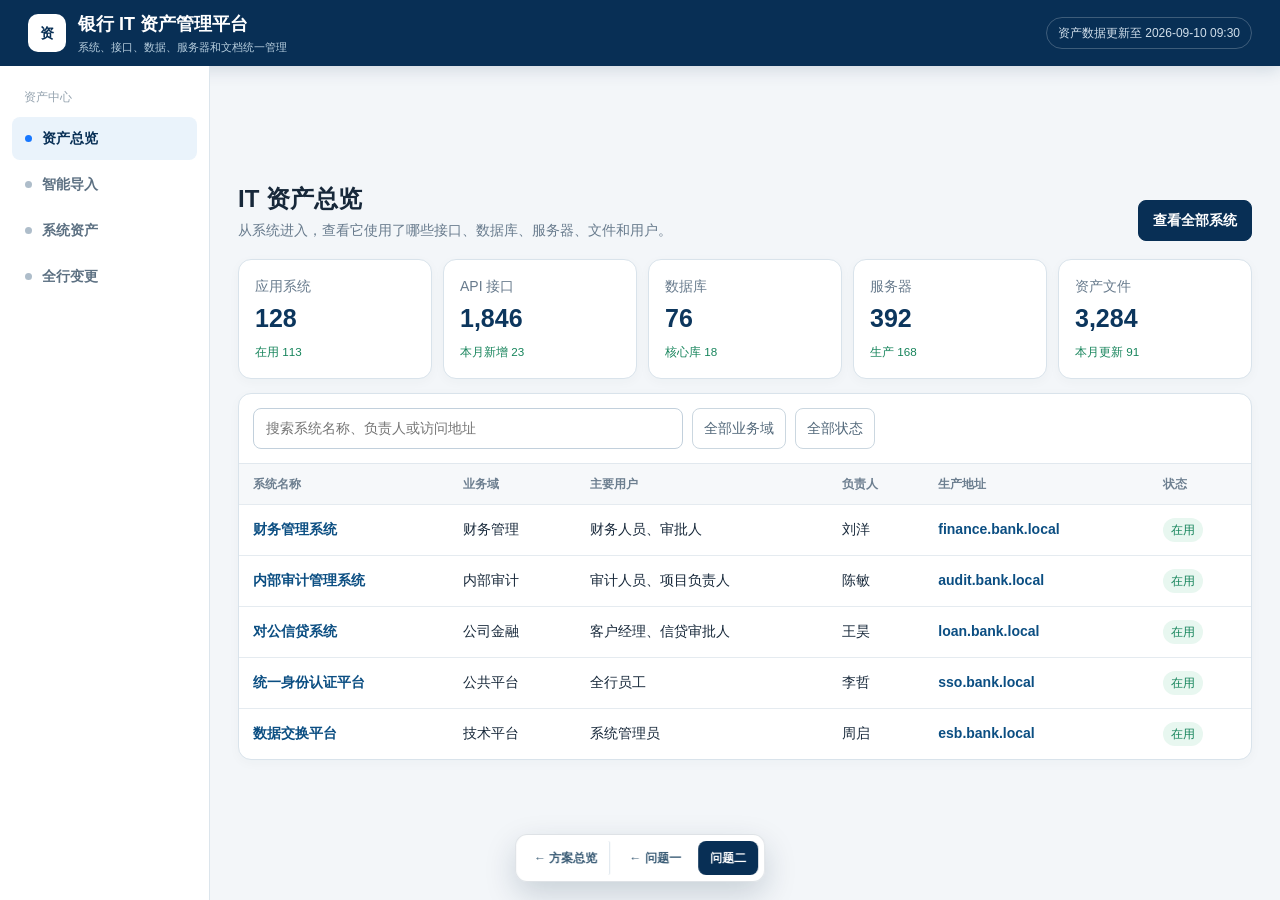
==== commit 91348b91: "Add persistent navigation between prototypes" ====
--- a/bank-it-asset-management/index.html
+++ b/bank-it-asset-management/index.html
@@ -8,12 +8,15 @@
 @media(max-width:720px){.layout{display:block}.side{display:flex;padding:7px;position:sticky;top:0;z-index:4}.side small,.nav i{display:none}.nav{justify-content:center}.main{padding:17px 12px}.stats{grid-template-columns:1fr 1fr}.page-head{align-items:flex-start}.page-head .btn{display:none}.info-grid,.relation-grid{grid-template-columns:1fr}.toolbar{flex-wrap:wrap}.search{max-width:none;width:100%}.table-wrap{overflow:auto}.top-info{display:none}}
 body{margin:0;background:#f3f6f9;color:#17283a;font:14px/1.5 -apple-system,BlinkMacSystemFont,"Segoe UI","PingFang SC","Microsoft YaHei",sans-serif}button,input,textarea,select{font:inherit}.sys-title{display:flex;justify-content:space-between;align-items:flex-start;gap:12px}.sys-title-actions{display:flex;gap:8px}.panel-toolbar{display:flex;justify-content:space-between;align-items:center;gap:10px;margin-bottom:13px}.panel-toolbar h3{margin:0;font-size:16px}.panel-actions{display:flex;gap:7px;flex-wrap:wrap}.btn.small{padding:7px 10px;font-size:12px}.upload-input{display:none}.modal-mask{position:fixed;inset:0;background:#0b223957;z-index:20;display:none;place-items:center;padding:16px}.modal-mask.open{display:grid}.modal{width:min(680px,96vw);max-height:92vh;overflow:auto;background:#fff;border-radius:14px;box-shadow:0 18px 60px #071b2c35}.modal-head{padding:19px 21px;border-bottom:1px solid #dce5ec;display:flex;justify-content:space-between;align-items:flex-start}.modal-head h2{margin:0;font-size:20px}.modal-head p{margin:3px 0 0;color:#6b7e8f;font-size:12px}.modal-body{padding:20px 21px}.edit-grid{display:grid;grid-template-columns:1fr 1fr;gap:13px}.field label{display:block;color:#607487;font-size:12px;margin-bottom:5px}.field input,.field textarea,.field select{width:100%;border:1px solid #bfceda;border-radius:8px;padding:9px 10px;outline:none}.field textarea{height:90px;resize:vertical}.field.full{grid-column:1/-1}.field input:focus,.field textarea:focus{border-color:#1677ff;box-shadow:0 0 0 3px #1677ff18}.modal-foot{padding:14px 21px;border-top:1px solid #dce5ec;display:flex;justify-content:flex-end;gap:8px}.import-box{border:1px dashed #9db8cd;border-radius:10px;padding:22px;text-align:center;background:#f8fbfd}.import-box b{display:block;font-size:16px}.import-box p{color:#6b7e8f;margin:6px 0 14px}.mapping{margin-top:15px}.mapping div{display:grid;grid-template-columns:1fr 30px 1fr;align-items:center;padding:8px 0;border-bottom:1px solid #e3e9ee}.mapping span{color:#65798b}.mapping b{font-size:13px}.import-result{display:none;margin-top:14px;padding:12px;background:#eaf7f1;color:#187555;border-radius:8px}.toast{position:fixed;left:50%;bottom:28px;transform:translate(-50%,16px);background:#102d48;color:#fff;padding:10px 15px;border-radius:8px;opacity:0;pointer-events:none;transition:.2s;z-index:30}.toast.show{opacity:1;transform:translate(-50%,0)}.row-actions{display:flex;gap:5px}.icon-btn{border:0;background:#eef4f8;color:#385a74;border-radius:6px;padding:5px 8px}
 .ingest-layout{display:grid;grid-template-columns:1.2fr .8fr;gap:14px}.ingest-card{padding:22px}.ingest-card h3{margin:0 0 5px;font-size:17px}.ingest-card>p{margin:0 0 17px;color:#687b8d}.drop-zone{border:1.5px dashed #8fb0c8;border-radius:13px;padding:34px 22px;text-align:center;background:linear-gradient(145deg,#f8fcff,#eef6fb)}.drop-icon{width:54px;height:54px;margin:0 auto 13px;border-radius:14px;background:#dceefa;color:#0b5a92;display:grid;place-items:center;font-size:26px;font-weight:700}.drop-zone h3{font-size:18px}.drop-zone p{margin:5px 0 17px;color:#667b8d}.drop-actions{display:flex;justify-content:center;gap:9px;flex-wrap:wrap}.format-note{display:block;margin-top:13px;color:#81909e;font-size:12px}.ingest-field{margin-top:16px}.ingest-field label{display:block;margin-bottom:6px;color:#52697d;font-weight:650}.ingest-field select{width:100%;padding:10px;border:1px solid #c1d0db;border-radius:8px;background:#fff}.ingest-guide{display:grid;gap:12px}.guide-row{display:grid;grid-template-columns:34px 1fr;gap:11px;align-items:start}.guide-no{width:30px;height:30px;border-radius:50%;background:#e7f2fa;color:#0b5a92;display:grid;place-items:center;font-weight:750}.guide-row b{display:block}.guide-row p{margin:3px 0;color:#6c7f90;font-size:12px}.privacy-note{margin-top:17px;padding:12px;border-radius:8px;background:#f4f7f9;color:#5c7184;font-size:12px}.processing{display:none;padding:38px 24px;text-align:center}.processing.active{display:block}.spinner{width:58px;height:58px;margin:0 auto 18px;border:5px solid #dce8f0;border-top-color:#1677ff;border-radius:50%;animation:spin .9s linear infinite}@keyframes spin{to{transform:rotate(360deg)}}.progress-track{height:8px;max-width:560px;margin:18px auto 8px;border-radius:99px;background:#e4ebf0;overflow:hidden}.progress-bar{height:100%;width:0;background:linear-gradient(90deg,#1677ff,#21a8c4);transition:width .35s}.processing-log{color:#64798c}.review{display:none}.review.active{display:block}.review-summary{display:grid;grid-template-columns:repeat(7,1fr);gap:8px;margin-bottom:12px}.review-stat{padding:13px 9px;text-align:center}.review-stat b{display:block;color:#0b4e82;font-size:21px}.review-stat span{color:#6c7f90;font-size:11px}.review-banner{display:flex;justify-content:space-between;align-items:center;gap:14px;padding:13px 15px;margin-bottom:12px;border-radius:9px;background:#fff7e8;border:1px solid #f2d6a8;color:#77501d}.review-banner b{display:block}.review-banner small{color:#8e6b3e}.candidate-table{width:100%;border-collapse:collapse}.candidate-table th,.candidate-table td{text-align:left;padding:11px 10px;border-bottom:1px solid #e1e8ee;vertical-align:top}.candidate-table th{font-size:12px;color:#6c7f90;background:#f7f9fb}.candidate-table td small{display:block;margin-top:3px;color:#728497}.confidence{font-weight:700;color:#16845b}.confidence.mid{color:#a25d08}.source-btn{border:0;background:#eaf3fb;color:#0b568c;border-radius:6px;padding:5px 8px;white-space:nowrap}.review-actions{display:flex;justify-content:space-between;align-items:center;padding:16px 0 2px}.review-actions span{color:#687b8d}.ingest-complete{display:none;padding:44px 24px;text-align:center}.ingest-complete.active{display:block}.complete-icon{width:62px;height:62px;margin:0 auto 16px;border-radius:50%;background:#e5f7ee;color:#16845b;display:grid;place-items:center;font-size:30px}.document-list{margin-top:16px;display:grid;gap:8px}.document-chip{display:flex;justify-content:space-between;padding:10px 12px;border:1px solid #dce5ec;border-radius:8px;background:#fff}.document-chip span{color:#63788b}.page-actions{display:flex;gap:8px;flex-wrap:wrap}
+.candidate-actions{display:flex;gap:6px;flex-wrap:wrap}.resolve-btn{border:0;background:#fff0d6;color:#9b5c06;border-radius:6px;padding:5px 9px;font-weight:700;white-space:nowrap}.conflict-row[data-conflict="unresolved"]{background:#fffaf1}.conflict-row[data-conflict="unresolved"] td:first-child{box-shadow:inset 3px 0 #e8a435}.source-compare{display:grid;grid-template-columns:1fr 1fr;gap:10px;margin-bottom:16px}.source-card{border:1px solid #dce5ec;border-radius:9px;padding:13px}.source-card.recommended{border-color:#80afd0;background:#f1f8fc}.source-card small{display:block;color:#728497;margin-bottom:5px}.source-card b{display:block;margin-bottom:5px}.source-card p{margin:0;color:#52697c;font-size:12px}.decision-list{display:grid;gap:8px;margin:12px 0}.decision-option{display:flex;align-items:flex-start;gap:9px;padding:11px;border:1px solid #dce5ec;border-radius:8px;cursor:pointer}.decision-option:has(input:checked){border-color:#1677ff;background:#f1f7ff}.decision-option input{margin-top:3px}.manual-value{margin-top:10px}.manual-value label{display:block;color:#607487;font-size:12px;margin-bottom:5px}.manual-value input{width:100%;border:1px solid #bfceda;border-radius:8px;padding:9px 10px}.row-attention{animation:attention 1.1s ease}@keyframes attention{0%,100%{box-shadow:none}50%{box-shadow:inset 0 0 0 2px #e1a13a}}
 @media(max-width:1050px){.ingest-layout{grid-template-columns:1fr}.review-summary{grid-template-columns:repeat(4,1fr)}}
 @media(max-width:720px){.review-summary{grid-template-columns:repeat(2,1fr)}.review-banner,.review-actions{align-items:flex-start;flex-direction:column}.review-actions>div{display:flex;gap:6px}.document-chip{align-items:flex-start;flex-direction:column}}
 @media(max-width:720px){.edit-grid{grid-template-columns:1fr}.field.full{grid-column:auto}.panel-toolbar{align-items:flex-start;flex-direction:column}.sys-title{flex-direction:column}}
+.prototype-switcher{position:fixed;left:50%;bottom:18px;z-index:19;transform:translateX(-50%);display:flex;align-items:center;gap:5px;padding:6px;border:1px solid #17364d24;border-radius:12px;background:#fffffff2;box-shadow:0 12px 32px #0827432e;backdrop-filter:blur(14px)}.prototype-switcher a{display:flex;align-items:center;min-height:34px;padding:7px 12px;border-radius:8px;color:#385a74;font-size:12px;font-weight:650;text-decoration:none;white-space:nowrap}.prototype-switcher a:hover{background:#edf4f8;color:#082f55}.prototype-switcher a.current{background:#082f55;color:#fff;pointer-events:none}.prototype-switcher .switch-home{border-right:1px solid #dce5ec;border-radius:8px 2px 2px 8px;margin-right:2px}@media(max-width:560px){.prototype-switcher{bottom:10px;width:calc(100% - 20px);justify-content:center}.prototype-switcher a{flex:1;justify-content:center;padding:7px 6px}.prototype-switcher .switch-home{margin-right:0}}
 </style>
 </head>
 <body>
+<nav class="prototype-switcher" aria-label="交互原型导航"><a class="switch-home" href="https://xiongguoqiang.github.io/bank-ai-product-prototypes/">← 方案总览</a><a href="https://xiongguoqiang.github.io/bank-ai-product-prototypes/requirement-generation/">← 问题一</a><a class="current" href="https://xiongguoqiang.github.io/bank-ai-product-prototypes/bank-it-asset-management/" aria-current="page">问题二</a></nav>
 <header class="top"><div class="brand"><div class="logo">资</div><div><h1>银行 IT 资产管理平台</h1><p>系统、接口、数据、服务器和文档统一管理</p></div></div><div class="top-info">资产数据更新至 2026-09-10 09:30</div></header>
 <div class="layout">
 <aside class="side"><small>资产中心</small><button class="nav active" data-screen="overview"><i></i>资产总览</button><button class="nav" data-screen="smart-import"><i></i>智能导入</button><button class="nav" data-screen="systems"><i></i>系统资产</button><button class="nav" data-screen="changes"><i></i>全行变更</button></aside>
@@ -46,14 +49,14 @@
 <div id="ingestProcessing" class="card processing"><div class="spinner"></div><h2>正在分析历史文档</h2><p class="processing-log" id="processingLog">解析文档结构与表格...</p><div class="progress-track"><div class="progress-bar" id="ingestProgress"></div></div><span class="muted" id="progressText">0%</span></div>
 <div id="ingestReview" class="review">
   <div class="review-summary"><div class="card review-stat"><b>4</b><span>来源文档</span></div><div class="card review-stat"><b>2</b><span>应用系统</span></div><div class="card review-stat"><b>4</b><span>API 接口</span></div><div class="card review-stat"><b>2</b><span>数据库</span></div><div class="card review-stat"><b>9</b><span>数据表</span></div><div class="card review-stat"><b>3</b><span>服务器</span></div><div class="card review-stat"><b>5</b><span>依赖关系</span></div></div>
-  <div class="review-banner"><div><b>AI 已生成候选资产，尚未写入正式资产库</b><small>请重点处理 2 条冲突信息；其他结果可按来源证据抽查。</small></div><span class="tag warn">2 条冲突</span></div>
-  <div class="card table-wrap"><table class="candidate-table"><thead><tr><th><input type="checkbox" id="selectAllCandidates" checked></th><th>类型</th><th>识别结果</th><th>关系或用途</th><th>来源文档</th><th>可信度</th><th>状态</th><th>证据</th></tr></thead><tbody id="candidateRows">
-    <tr><td><input class="candidate-check" type="checkbox" checked></td><td><span class="tag">系统</span></td><td><b>财务管理系统</b><small>匹配已有 SYS-FIN-001</small></td><td>财务核算与凭证管理</td><td>总体架构设计 V3.2 · 第 4 页</td><td><span class="confidence">98%</span></td><td><span class="tag ok">已匹配</span></td><td><button class="source-btn" data-evidence="财务管理系统采用应用层、服务层和数据层架构，生产环境部署于行内私有云。" data-source="《财务管理系统总体架构设计》V3.2，第4页">查看原文</button></td></tr>
-    <tr><td><input class="candidate-check" type="checkbox" checked></td><td><span class="tag">API</span></td><td><b>会计凭证查询 API</b><small>/api/v2/vouchers/query</small></td><td>财务系统 → 内部审计系统</td><td>接口清单 V5.6 · 第 16 页</td><td><span class="confidence">96%</span></td><td><span class="tag ok">可入库</span></td><td><button class="source-btn" data-evidence="内部审计系统通过 /api/v2/vouchers/query 按机构、期间和凭证号查询会计凭证及影像索引。" data-source="《财务系统接口清单》V5.6，第16页">查看原文</button></td></tr>
-    <tr><td><input class="candidate-check" type="checkbox" checked></td><td><span class="tag">数据库</span></td><td><b>FIN_CORE_DB</b><small>Oracle 19c RAC</small></td><td>保存凭证、报销、预算与支付数据</td><td>数据库设计 V4.0 · 第 8 页</td><td><span class="confidence">95%</span></td><td><span class="tag ok">可入库</span></td><td><button class="source-btn" data-evidence="核心交易数据统一保存于 FIN_CORE_DB，主要包括凭证、报销单、预算和支付相关数据表。" data-source="《财务系统数据库设计》V4.0，第8页">查看原文</button></td></tr>
-    <tr><td><input class="candidate-check" type="checkbox" checked></td><td><span class="tag">服务器</span></td><td><b>FIN-APP-P01/P02</b><small>10.20.18.31 / 32</small></td><td>部署财务应用服务</td><td>部署手册 V2.4 · 第 5 页</td><td><span class="confidence">93%</span></td><td><span class="tag ok">可入库</span></td><td><button class="source-btn" data-evidence="生产应用节点 FIN-APP-P01、FIN-APP-P02 分别使用 10.20.18.31 和 10.20.18.32，由基础运维组负责。" data-source="《生产部署与应急手册》V2.4，第5页">查看原文</button></td></tr>
-    <tr><td><input class="candidate-check" type="checkbox" checked></td><td><span class="tag">负责人</span></td><td><b>刘洋 · 财务科技组</b><small>系统技术负责人</small></td><td>负责财务管理系统建设与维护</td><td>架构设计 V3.2 / 部署手册 V2.4</td><td><span class="confidence mid">72%</span></td><td><span class="tag warn">来源冲突</span></td><td><button class="source-btn" data-evidence="架构设计列示技术负责人为刘洋；旧版部署手册仍列示原负责人赵明，需要确认当前负责人。" data-source="两份文档的信息不一致">查看冲突</button></td></tr>
-    <tr><td><input class="candidate-check" type="checkbox"></td><td><span class="tag">API</span></td><td><b>旧版预算查询接口</b><small>/api/v1/budget/query</small></td><td>预算余额查询</td><td>接口清单 V3.1 · 第 21 页</td><td><span class="confidence mid">68%</span></td><td><span class="tag warn">疑似已停用</span></td><td><button class="source-btn" data-evidence="V3.1 记录 /api/v1/budget/query；V5.6 已不包含该接口，系统判断其可能停用。" data-source="接口清单 V3.1 与 V5.6 版本比对">查看冲突</button></td></tr>
+  <div class="review-banner"><div><b>AI 已生成候选资产，尚未写入正式资产库</b><small id="conflictTip">2 条冲突必须处理后才能入库；其他结果可按来源证据抽查和编辑。</small></div><span class="tag warn" id="conflictBadge">2 条待处理</span></div>
+  <div class="card table-wrap"><table class="candidate-table"><thead><tr><th><input type="checkbox" id="selectAllCandidates" checked></th><th>类型</th><th>识别结果</th><th>关系或用途</th><th>来源文档</th><th>可信度</th><th>状态</th><th>操作</th></tr></thead><tbody id="candidateRows">
+    <tr><td><input class="candidate-check" type="checkbox" checked></td><td><span class="tag">系统</span></td><td><b>财务管理系统</b><small>匹配已有 SYS-FIN-001</small></td><td>财务核算与凭证管理</td><td>总体架构设计 V3.2 · 第 4 页</td><td><span class="confidence">98%</span></td><td><span class="tag ok">已匹配</span></td><td><div class="candidate-actions"><button class="source-btn" data-evidence="财务管理系统采用应用层、服务层和数据层架构，生产环境部署于行内私有云。" data-source="《财务管理系统总体架构设计》V3.2，第4页">原文</button><button class="icon-btn" data-edit-candidate>编辑</button></div></td></tr>
+    <tr><td><input class="candidate-check" type="checkbox" checked></td><td><span class="tag">API</span></td><td><b>会计凭证查询 API</b><small>/api/v2/vouchers/query</small></td><td>财务系统 → 内部审计系统</td><td>接口清单 V5.6 · 第 16 页</td><td><span class="confidence">96%</span></td><td><span class="tag ok">可入库</span></td><td><div class="candidate-actions"><button class="source-btn" data-evidence="内部审计系统通过 /api/v2/vouchers/query 按机构、期间和凭证号查询会计凭证及影像索引。" data-source="《财务系统接口清单》V5.6，第16页">原文</button><button class="icon-btn" data-edit-candidate>编辑</button></div></td></tr>
+    <tr><td><input class="candidate-check" type="checkbox" checked></td><td><span class="tag">数据库</span></td><td><b>FIN_CORE_DB</b><small>Oracle 19c RAC</small></td><td>保存凭证、报销、预算与支付数据</td><td>数据库设计 V4.0 · 第 8 页</td><td><span class="confidence">95%</span></td><td><span class="tag ok">可入库</span></td><td><div class="candidate-actions"><button class="source-btn" data-evidence="核心交易数据统一保存于 FIN_CORE_DB，主要包括凭证、报销单、预算和支付相关数据表。" data-source="《财务系统数据库设计》V4.0，第8页">原文</button><button class="icon-btn" data-edit-candidate>编辑</button></div></td></tr>
+    <tr><td><input class="candidate-check" type="checkbox" checked></td><td><span class="tag">服务器</span></td><td><b>FIN-APP-P01/P02</b><small>10.20.18.31 / 32</small></td><td>部署财务应用服务</td><td>部署手册 V2.4 · 第 5 页</td><td><span class="confidence">93%</span></td><td><span class="tag ok">可入库</span></td><td><div class="candidate-actions"><button class="source-btn" data-evidence="生产应用节点 FIN-APP-P01、FIN-APP-P02 分别使用 10.20.18.31 和 10.20.18.32，由基础运维组负责。" data-source="《生产部署与应急手册》V2.4，第5页">原文</button><button class="icon-btn" data-edit-candidate>编辑</button></div></td></tr>
+    <tr class="conflict-row" data-conflict="unresolved" data-conflict-type="owner"><td><input class="candidate-check" type="checkbox" checked></td><td><span class="tag">负责人</span></td><td><b>刘洋 · 财务科技组</b><small>系统技术负责人</small></td><td>负责财务管理系统建设与维护</td><td>架构设计 V3.2 / 部署手册 V2.4</td><td><span class="confidence mid">72%</span></td><td><span class="tag warn">来源冲突</span></td><td><button class="resolve-btn" data-resolve-conflict>处理冲突</button></td></tr>
+    <tr class="conflict-row" data-conflict="unresolved" data-conflict-type="legacy-api"><td><input class="candidate-check" type="checkbox"></td><td><span class="tag">API</span></td><td><b>旧版预算查询接口</b><small>/api/v1/budget/query</small></td><td>预算余额查询</td><td>接口清单 V3.1 · 第 21 页</td><td><span class="confidence mid">68%</span></td><td><span class="tag warn">疑似已停用</span></td><td><button class="resolve-btn" data-resolve-conflict>处理冲突</button></td></tr>
   </tbody></table></div>
   <div class="review-actions"><span id="selectedCount">已选择 5 项，冲突项需确认后才能入库</span><div><button class="btn" id="backToUpload">返回上传</button> <button class="btn primary" id="confirmCandidates">确认选中项并入库</button></div></div>
 </div>
@@ -77,6 +80,7 @@
 </main></div>
 <div class="modal-mask" id="editModal"><section class="modal"><div class="modal-head"><div><h2 id="editTitle">编辑系统信息</h2><p>修改后将更新当前资产档案。</p></div><button class="close" data-close-modal>×</button></div><div class="modal-body"><div class="edit-grid" id="editFields"></div></div><div class="modal-foot"><button class="btn" data-close-modal>取消</button><button class="btn primary" id="saveEdit">保存修改</button></div></section></div>
 <div class="modal-mask" id="importModal"><section class="modal"><div class="modal-head"><div><h2 id="importTitle">批量导入服务器</h2><p>支持 Excel 或 CSV，系统会在写入前检查必填项和重复数据。</p></div><button class="close" data-close-modal>×</button></div><div class="modal-body"><div class="import-box"><b id="importHint">选择填写完成的服务器模板</b><p>单次最多导入 1,000 条，文件大小不超过 10MB。</p><button class="btn primary" id="chooseFile">选择文件</button><input class="upload-input" type="file" id="assetFile" accept=".xlsx,.xls,.csv"></div><div class="mapping" id="mapping"></div><div class="import-result" id="importResult"></div></div><div class="modal-foot"><button class="btn" data-close-modal>取消</button><button class="btn primary" id="confirmImport" disabled>确认导入</button></div></section></div>
+<div class="modal-mask" id="candidateModal"><section class="modal"><div class="modal-head"><div><h2 id="candidateModalTitle">编辑候选资产</h2><p id="candidateModalSub">修改内容将在确认入库时保存，并保留原始识别结果。</p></div><button class="close" data-close-modal>×</button></div><div class="modal-body" id="candidateModalBody"></div><div class="modal-foot"><button class="btn" data-close-modal>取消</button><button class="btn primary" id="saveCandidate">保存处理结果</button></div></section></div>
 <div class="drawer-mask" id="mask"><aside class="drawer"><div class="drawer-head"><div><small id="detailType">资产详情</small><h2 id="detailTitle">详情</h2></div><button class="close" id="close">×</button></div><div class="drawer-body" id="detailBody"></div><div class="drawer-foot"><button class="btn" id="close2">关闭</button></div></aside></div><div class="toast" id="toast">已保存</div>
 <script>
 const navs=[...document.querySelectorAll('.nav')],screens=[...document.querySelectorAll('.screen')];function showScreen(id){navs.forEach(n=>n.classList.toggle('active',n.dataset.screen===id));screens.forEach(s=>s.classList.toggle('active',s.id===id))}navs.forEach(n=>n.onclick=()=>showScreen(n.dataset.screen));document.querySelectorAll('[data-go]').forEach(b=>b.onclick=()=>showScreen(b.dataset.go));
@@ -115,28 +119,32 @@
 const details={voucher:['API 接口','会计凭证查询 API','向内部审计系统提供只读的会计凭证及影像索引查询。',[['接口地址','/api/v2/vouchers/query'],['提供系统','财务管理系统'],['调用系统','内部审计管理系统'],['协议','HTTPS / REST / JSON'],['负责人','刘洋'],['状态','运行中']],['支持按机构、期间、凭证号查询','调用方必须具备对应机构数据权限','响应中不返回附件原文，只返回影像索引','超时 5 秒，失败不自动重试']],invoice:['API 接口','电子发票查验 API','财务系统新增模块调用税务服务平台完成发票验真与状态查询。',[['接口地址','/tax/v1/invoice/verify'],['提供系统','税务服务平台'],['调用系统','财务管理系统'],['负责人','刘洋 / 税务平台王宁'],['状态','联调中']],['输入发票代码、号码、金额和开票日期','返回真伪、作废状态和销方信息','结果写入 FIN_INVOICE 表','超时后进入人工复核队列']],org:['API 接口','组织机构同步 API','每日同步机构、部门和成本中心。',[['方向','组织架构平台 → 财务系统'],['频率','每日 02:00'],['状态','运行中']],['新增、修改和停用机构','保留同步批次和失败记录']],sso:['API 接口','统一认证 API','提供用户登录、令牌校验和会话注销。',[['方向','统一认证平台 → 财务系统'],['协议','OAuth 2.0'],['状态','运行中']],['单点登录','多因素认证','会话超时校验']],finDb:['数据库','FIN_CORE_DB','财务管理系统核心交易数据库。',[['类型','Oracle 19c RAC'],['服务器','FIN-DB-P01/P02'],['负责人','数据库组赵凡'],['备份','每日全备 + 实时归档']],['FIN_VOUCHER 会计凭证','FIN_VOUCHER_LINE 凭证明细','FIN_EXPENSE 报销单','FIN_BUDGET 预算','FIN_INVOICE 电子发票']],finArchive:['数据库','FIN_ARCHIVE_DB','保存历史凭证影像索引和归档记录。',[['类型','PostgreSQL 14'],['保留期限','15 年'],['负责人','数据库组赵凡']],['FIN_IMAGE_INDEX 影像索引','FIN_ARCHIVE_LOG 归档记录']],tableVoucher:['数据表','FIN_VOUCHER','会计凭证主表，一条凭证对应多条凭证明细。',[['主键','VOUCHER_ID'],['所属库','FIN_CORE_DB'],['数据量','2,860 万条'],['分级','内部敏感']],['与 FIN_VOUCHER_LINE 为一对多','与 FIN_EXPENSE 为一对多','按会计年度和机构分区']],tableExpense:['数据表','FIN_EXPENSE','费用报销单主表。',[['主键','EXPENSE_ID'],['所属库','FIN_CORE_DB'],['数据量','890 万条']],['关联申请人和机构','关联会计凭证','一张报销单可关联多张发票']],tableBudget:['数据表','FIN_BUDGET','年度及项目预算主表。',[['主键','BUDGET_ID'],['所属库','FIN_CORE_DB'],['数据量','42 万条']],['与预算占用表一对多','按年度、机构和项目控制']],tableInvoice:['数据表','FIN_INVOICE','新增电子发票表，保存发票信息及查验结果。',[['主键','INVOICE_ID'],['所属库','FIN_CORE_DB'],['预计数据量','每年 300 万条'],['状态','建设中']],['多对一关联 FIN_EXPENSE','发票代码+号码建立唯一索引','保存查验状态和时间','敏感字段加密存储']],serverApp:['服务器','FIN-APP-P01/P02','财务系统生产应用集群。',[['地址','10.20.18.31 / 32'],['配置','16C / 64GB / 500GB'],['操作系统','Linux 8.6'],['负责人','基础运维组']],['Nginx 接入层','财务应用服务','新增电子发票核验服务']],serverDb:['服务器','FIN-DB-P01/P02','Oracle RAC 数据库集群。',[['地址','10.20.19.41 / 42'],['配置','32C / 256GB / 4TB'],['负责人','数据库组']],['FIN_CORE_DB','数据文件及归档日志']],serverDr:['服务器','FIN-APP-D01','异地灾备应用服务器。',[['地址','10.80.18.31'],['切换目标','RTO 2 小时'],['负责人','基础运维组']],['每日配置同步','季度灾备演练']],fileArch:['资产文件','财务管理系统总体架构设计','描述系统分层、组件、部署和外部依赖。',[['版本','V3.2'],['负责人','刘洋'],['更新时间','2026-08-12']],['应用架构图','部署架构图','系统依赖清单']],fileApi:['资产文件','财务系统接口清单','记录全部对内和对外接口。',[['版本','V5.6'],['负责人','刘洋'],['更新时间','2026-09-02']],['接口地址与字段','调用关系','错误码','超时与重试策略']],fileDeploy:['资产文件','生产部署与应急手册','记录部署、回退和故障处置步骤。',[['版本','V2.4'],['负责人','基础运维组'],['更新时间','2026-07-21']],['部署顺序','回退步骤','监控项','应急联系人']],fileUser:['资产文件','财务系统用户操作手册','面向财务人员的功能操作说明。',[['版本','V4.1'],['更新时间','2026-08-30'],['适用用户','财务经办人与审批人']],['费用报销','凭证管理','预算查询','报表导出']],roleFinance:['用户角色','财务经办人','负责报销审核、凭证录入和财务查询。',[['人数','386'],['授权方式','机构管理员审批'],['数据范围','本机构']],['报销单审核','凭证录入','预算和报表查询']],roleApprove:['用户角色','财务审批人','审批费用报销和资金支付。',[['人数','142'],['数据范围','本人管理机构']],['费用审批','支付审批','审批记录查询']],roleAdmin:['用户角色','系统管理员','维护系统参数、权限和运行配置。',[['人数','8'],['所属','财务科技组']],['参数维护','角色授权','运行监控']],roleAudit:['用户角色','审计只读用户','按授权范围查询凭证和报销数据。',[['人数','35'],['所属','内部审计部']],['凭证查询','影像索引查询','操作留痕']],relSso:['系统关系','统一身份认证平台 → 财务系统','为财务系统提供统一登录和身份校验。',[['关系类型','实时 API'],['负责人','李哲 / 刘洋'],['状态','运行中']],['登录','令牌校验','会话注销']],relOrg:['系统关系','组织架构平台 → 财务系统','同步机构、人员和成本中心。',[['关系类型','每日批量同步'],['负责人','赵倩 / 刘洋'],['状态','运行中']],['机构','人员','成本中心']],relFinanceAudit:['系统关系','财务系统 → 内部审计系统','提供会计凭证和影像索引查询。',[['关系类型','只读 API'],['负责人','刘洋 / 陈敏'],['状态','运行中']],['按机构和期间查询','记录审计调用日志']],relTax:['系统关系','财务系统 → 税务服务平台','新增电子发票查验调用关系。',[['关系类型','实时 API'],['负责人','刘洋 / 王宁'],['状态','联调中']],['发票验真','作废状态查询','重复发票识别']],changeBudget:['变更记录','预算控制规则升级','增加跨年度结转与项目维度预算控制。',[['编号','CHG-FIN-2026-011'],['完成时间','2026-07-15'],['负责人','刘洋']],['修改预算规则服务','新增 FIN_BUDGET_CARRY 表','更新用户手册 V4.0']],changeAudit:['变更记录','新增对公贷款专项审计','为内部审计系统接入贷款合同、客户和放款凭证数据。',[['编号','CHG-AUD-2026-012'],['状态','方案设计'],['负责人','陈敏']],['影响内部审计系统','调用数据交换平台','对公信贷系统提供数据接口']]};
 function openDetail(id){const d=details[id];if(!d)return;document.getElementById('detailType').textContent=d[0];document.getElementById('detailTitle').textContent=d[1];document.getElementById('detailBody').innerHTML=`<div class="summary">${d[2]}</div><table class="detail-table">${d[3].map(x=>`<tr><td>${x[0]}</td><td><b>${x[1]}</b></td></tr>`).join('')}</table><h3>具体内容</h3><ul>${d[4].map(x=>`<li>${x}</li>`).join('')}</ul>`;document.getElementById('mask').classList.add('open')}document.addEventListener('click',e=>{const target=e.target.closest('[data-detail]');if(target&&!e.target.closest('button'))openDetail(target.dataset.detail)});function closeDrawer(){document.getElementById('mask').classList.remove('open')}document.getElementById('close').onclick=closeDrawer;document.getElementById('close2').onclick=closeDrawer;document.getElementById('mask').onclick=e=>{if(e.target.id==='mask')closeDrawer()};
 function openChange(){showScreen('changes');document.getElementById('changeListView').style.display='none';document.getElementById('changeDetailView').style.display='block'}document.addEventListener('click',e=>{if(e.target.closest('[data-open-change]')&&!e.target.closest('button'))openChange()});document.getElementById('backChanges').onclick=()=>{document.getElementById('changeListView').style.display='block';document.getElementById('changeDetailView').style.display='none'};
-let editMode='system',editRow=null,importMode='server';const editModal=document.getElementById('editModal'),importModal=document.getElementById('importModal');
+let editMode='system',editRow=null,importMode='server';const editModal=document.getElementById('editModal'),importModal=document.getElementById('importModal'),candidateModal=document.getElementById('candidateModal');
 function toast(msg){const t=document.getElementById('toast');t.textContent=msg;t.classList.add('show');setTimeout(()=>t.classList.remove('show'),1800)}
 function field(label,name,value='',full=false,type='text'){return `<div class="field${full?' full':''}"><label>${label}</label>${type==='textarea'?`<textarea name="${name}">${value}</textarea>`:`<input name="${name}" type="${type}" value="${value}">`}</div>`}
 function openSystemEdit(){editMode='system';editRow=null;const code=(systemMeta[currentSystem]||'SYS-NEW-001').split(' · ')[0];document.getElementById('editTitle').textContent='编辑系统信息';document.getElementById('editFields').innerHTML=field('系统名称','name',document.getElementById('systemTitle').textContent)+field('系统编号','code',code)+field('系统负责人','tech',document.getElementById('basicTechOwner').textContent)+field('业务负责人','biz',document.getElementById('basicBizOwner').textContent)+field('生产访问地址','url',document.getElementById('basicUrl').textContent)+field('建设厂商','vendor',document.getElementById('basicVendor').textContent)+field('上线时间','date',document.getElementById('basicDate').textContent,false,'date')+field('部署方式','deploy',document.getElementById('basicDeploy').textContent)+field('系统简介','intro',document.getElementById('basicIntro').textContent,true,'textarea');editModal.classList.add('open')}
 const typeLabels={api:'API 接口',database:'数据库',server:'服务器',file:'资产文件',user:'用户角色',table:'数据表',relation:'依赖关系',change:'变更记录'};
 function openAssetEdit(type,target=null){editMode=type;editRow=target;const cells=target&&target.cells?[...target.cells].map(x=>x.innerText.trim()):[];let html='';if(type==='api')html=field('接口名称','name',cells[0]||'')+field('方向','direction',cells[1]||'调用')+field('关联系统','related',cells[2]||'')+field('用途','purpose',cells[3]||'')+field('状态','status',cells[4]||'运行中');if(type==='database')html=field('数据库名称','name',cells[0]||'')+field('数据库类型','dbtype',cells[1]||'')+field('主要数据表','tables',cells[2]||'')+field('用途','purpose',cells[3]||'');if(type==='server')html=field('服务器名称','name',cells[0]||'')+field('环境','env',cells[1]||'生产')+field('IP 地址','address',cells[2]||'')+field('部署内容','content',cells[3]||'')+field('负责人','owner',cells[4]||'');if(type==='file')html=field('文件名称','name',cells[0]||'')+field('文件类型','filetype',cells[1]||'架构文档')+field('版本','version',cells[2]||'V1.0')+field('更新时间','date',cells[3]||'2026-09-11',false,'date')+field('选择文件','upload','',true,'file');if(type==='user')html=field('角色名称','name',cells[0]||'')+field('用户范围','scope',cells[1]||'')+field('主要权限','permission',cells[2]||'')+field('人数','count',cells[3]||'0',false,'number');if(type==='table'||type==='relation'){const title=target?.querySelector('strong')?.textContent||'';const desc=target?.querySelector('p')?.textContent||'';html=field(type==='table'?'数据表名称':'关系名称','name',title)+field(type==='table'?'表关系说明':'关系说明','description',desc,true,'textarea')}if(type==='change'){const title=target?.querySelector('h3')?.textContent||'';const desc=target?.querySelector('p')?.textContent||'';html=field('变更名称','name',title)+field('变更状态','status','实施中')+field('变更说明','description',desc,true,'textarea')+field('负责人','owner','刘洋')+field('计划时间','date','2026-10-20',false,'date')}document.getElementById('editTitle').textContent=(target?'编辑':'新增')+typeLabels[type];document.getElementById('editFields').innerHTML=html;editModal.classList.add('open')}
 document.getElementById('editSystem').onclick=openSystemEdit;document.querySelectorAll('[data-add]').forEach(b=>b.onclick=()=>openAssetEdit(b.dataset.add));document.addEventListener('click',e=>{const rowBtn=e.target.closest('[data-edit-row]'),cardBtn=e.target.closest('[data-edit-card]');if(rowBtn){e.stopPropagation();openAssetEdit(rowBtn.dataset.editRow,rowBtn.closest('tr'))}else if(cardBtn){e.stopPropagation();openAssetEdit(cardBtn.dataset.editCard,cardBtn.closest('.relation,.change-card'))}},true);
-document.querySelectorAll('[data-close-modal]').forEach(b=>b.onclick=()=>{editModal.classList.remove('open');importModal.classList.remove('open')});
+document.querySelectorAll('[data-close-modal]').forEach(b=>b.onclick=()=>{editModal.classList.remove('open');importModal.classList.remove('open');candidateModal.classList.remove('open')});
 document.getElementById('saveEdit').onclick=()=>{const v=Object.fromEntries([...document.querySelectorAll('#editFields [name]')].map(x=>[x.name,x.value]));if(editMode==='system'){document.getElementById('systemTitle').textContent=v.name;document.getElementById('basicTechOwner').textContent=v.tech;document.getElementById('basicBizOwner').textContent=v.biz;document.getElementById('basicUrl').textContent=v.url;document.getElementById('basicVendor').textContent=v.vendor;document.getElementById('basicDate').textContent=v.date;document.getElementById('basicDeploy').textContent=v.deploy;document.getElementById('basicIntro').textContent=v.intro}else if(editMode==='table'||editMode==='relation'){const target=editRow||document.createElement('div');target.className='relation';target.innerHTML=`<button class="icon-btn" data-edit-card="${editMode}">编辑</button><strong>${v.name}</strong><p>${v.description}</p>`;if(!editRow)document.getElementById(editMode==='table'?'databases':'relationRows').querySelector('.relation-grid')?.appendChild(target)||document.getElementById('relationRows').appendChild(target)}else if(editMode==='change'){const target=editRow||document.createElement('div');target.className='card change-card';target.innerHTML=`<div class="change-top"><div><h3>${v.name}</h3><p>${v.description}</p></div><div><button class="icon-btn" data-edit-card="change">编辑</button> <span class="tag warn">${v.status}</span></div></div><div class="change-meta"><span>新增记录</span><span>负责人：${v.owner}</span><span>${v.date}</span></div>`;if(!editRow)document.getElementById('historyRows').appendChild(target)}else{const configs={api:[v.name,v.direction,v.related,v.purpose,v.status],database:[v.name,v.dbtype,v.tables,v.purpose],server:[v.name,v.env,v.address,v.content,v.owner],file:[v.name,v.filetype,v.version,v.date],user:[v.name,v.scope,v.permission,v.count]},vals=configs[editMode];const html=vals.map((x,i)=>`<td>${i===0?'<b>'+x+'</b>':x}</td>`).join('')+`<td><button class="icon-btn" data-edit-row="${editMode}">编辑</button></td>`;if(editRow)editRow.innerHTML=html;else{const tr=document.createElement('tr');tr.innerHTML=html;document.getElementById(editMode+'Rows').appendChild(tr)}}editModal.classList.remove('open');toast(typeLabels[editMode]+'已保存')};
 function downloadTemplate(type){const templates={server:'服务器名称,环境,IP地址,部署内容,负责人\nFIN-APP-P03,生产,10.20.18.33,电子发票核验服务,基础运维组',file:'文件名称,文件类型,版本,更新时间,负责人,文件存储地址\n电子发票核验接口说明,接口文档,V1.0,2026-09-11,刘洋,/财务系统/接口文档/',api:'接口名称,方向,关联系统,用途,状态\n电子发票查验API,调用,税务服务平台,发票验真,建设中',database:'数据库名称,类型,主要表,用途\nFIN_REPORT_DB,PostgreSQL 14,报表任务与结果,财务报表',user:'角色名称,用户范围,主要权限,人数\n报表用户,总分行财务人员,报表查询与导出,210'},names={server:'服务器导入模板.csv',file:'资产文件导入模板.csv',api:'API接口导入模板.csv',database:'数据库导入模板.csv',user:'用户角色导入模板.csv'},blob=new Blob(['\ufeff'+templates[type]],{type:'text/csv;charset=utf-8'}),a=document.createElement('a');a.href=URL.createObjectURL(blob);a.download=names[type];a.click();URL.revokeObjectURL(a.href);toast('模板已下载')}
 document.querySelectorAll('[data-template]').forEach(b=>b.onclick=()=>downloadTemplate(b.dataset.template));
 function openImport(type){importMode=type;const label=typeLabels[type]||'资产';document.getElementById('importTitle').textContent='批量导入'+label;document.getElementById('importHint').textContent='选择填写完成的'+label+'模板';document.getElementById('mapping').innerHTML='';document.getElementById('importResult').style.display='none';document.getElementById('confirmImport').disabled=true;document.getElementById('assetFile').value='';importModal.classList.add('open')}
 document.querySelectorAll('[data-import]').forEach(b=>b.onclick=()=>openImport(b.dataset.import));document.getElementById('chooseFile').onclick=()=>document.getElementById('assetFile').click();document.getElementById('assetFile').onchange=e=>{if(!e.target.files.length)return;const schemas={server:['服务器名称','环境','IP地址','部署内容','负责人'],file:['文件名称','文件类型','版本','更新时间','负责人'],api:['接口名称','方向','关联系统','用途','状态'],database:['数据库名称','类型','主要表','用途'],user:['角色名称','用户范围','主要权限','人数']},cols=schemas[importMode].map(x=>[x,x]);document.getElementById('mapping').innerHTML='<h3>字段匹配预览</h3>'+cols.map(x=>`<div><span>${x[0]}</span><i>→</i><b>${x[1]}</b></div>`).join('');const result=document.getElementById('importResult');result.style.display='block';result.innerHTML='<b>校验通过</b> · 识别 3 条数据，3 条可导入，0 条错误。';document.getElementById('confirmImport').disabled=false};
 document.getElementById('confirmImport').onclick=()=>{const samples={server:['FIN-APP-P03','生产','10.20.18.33','电子发票核验服务','基础运维组'],file:['电子发票核验接口说明','接口文档','V1.0','2026-09-11'],api:['预算余额查询 API','调用','预算管理平台','查询项目预算余额','运行中'],database:['FIN_REPORT_DB','PostgreSQL 14','报表任务、报表结果','财务报表'],user:['报表用户','总分行财务人员','报表查询与导出','210']},vals=samples[importMode],tr=document.createElement('tr');tr.innerHTML=vals.map((x,i)=>`<td>${i===0?'<b>'+x+'</b>':x}</td>`).join('')+`<td><button class="icon-btn" data-edit-row="${importMode}">编辑</button></td>`;document.getElementById(importMode+'Rows').appendChild(tr);importModal.classList.remove('open');toast('3 条'+typeLabels[importMode]+'已成功导入')};
-const ingestStart=document.getElementById('ingestStart'),ingestProcessing=document.getElementById('ingestProcessing'),ingestReview=document.getElementById('ingestReview'),ingestComplete=document.getElementById('ingestComplete'),historyDocs=document.getElementById('historyDocs');
-function resetIngest(){ingestStart.style.display='grid';ingestProcessing.classList.remove('active');ingestReview.classList.remove('active');ingestComplete.classList.remove('active');document.getElementById('selectedDocs').innerHTML='';historyDocs.value='';document.getElementById('ingestProgress').style.width='0';document.getElementById('progressText').textContent='0%'}
+const ingestStart=document.getElementById('ingestStart'),ingestProcessing=document.getElementById('ingestProcessing'),ingestReview=document.getElementById('ingestReview'),ingestComplete=document.getElementById('ingestComplete'),historyDocs=document.getElementById('historyDocs'),initialCandidateHtml=document.getElementById('candidateRows').innerHTML;
+function resetIngest(){ingestStart.style.display='grid';ingestProcessing.classList.remove('active');ingestReview.classList.remove('active');ingestComplete.classList.remove('active');document.getElementById('selectedDocs').innerHTML='';document.getElementById('candidateRows').innerHTML=initialCandidateHtml;historyDocs.value='';document.getElementById('ingestProgress').style.width='0';document.getElementById('progressText').textContent='0%'}
 function startIngest(files){const demo=['财务管理系统总体架构设计_V3.2.pdf','财务系统接口清单_V5.6.docx','财务系统数据库设计_V4.0.xlsx','生产部署与应急手册_V2.4.pdf'],names=files?.length?[...files].map(f=>f.name):demo;document.getElementById('selectedDocs').innerHTML=names.map((n,i)=>`<div class="document-chip"><b>${n}</b><span>${['架构与依赖','接口与调用','数据库与表','部署与服务器'][i]||'待自动分类'}</span></div>`).join('');setTimeout(()=>{ingestStart.style.display='none';ingestProcessing.classList.add('active');let progress=0;const logs=['解析正文、表格和架构图...','识别系统、接口、数据库和服务器...','匹配现有资产并消除重复项...','比对文档版本与冲突信息...','生成候选资产和来源证据...'],timer=setInterval(()=>{progress+=20;document.getElementById('ingestProgress').style.width=progress+'%';document.getElementById('progressText').textContent=progress+'%';document.getElementById('processingLog').textContent=logs[Math.min(progress/20-1,4)];if(progress>=100){clearInterval(timer);setTimeout(()=>{ingestProcessing.classList.remove('active');ingestReview.classList.add('active');updateCandidateCount()},450)}},420)},450)}
 document.getElementById('chooseHistoryDocs').onclick=()=>historyDocs.click();historyDocs.onchange=e=>{if(e.target.files.length)startIngest(e.target.files)};document.getElementById('useDemoDocs').onclick=()=>startIngest();document.getElementById('resetIngest').onclick=resetIngest;document.getElementById('backToUpload').onclick=resetIngest;
-function updateCandidateCount(){const n=document.querySelectorAll('.candidate-check:checked').length;document.getElementById('selectedCount').textContent=`已选择 ${n} 项${n===6?'，包含 2 条需要确认的冲突信息':'，未选内容不会写入资产库'}`}
-document.getElementById('selectAllCandidates').onchange=e=>{document.querySelectorAll('.candidate-check').forEach(x=>x.checked=e.target.checked);updateCandidateCount()};document.querySelectorAll('.candidate-check').forEach(x=>x.onchange=updateCandidateCount);
-document.querySelectorAll('[data-evidence]').forEach(b=>b.onclick=()=>{document.getElementById('detailType').textContent='原文证据';document.getElementById('detailTitle').textContent=b.closest('tr').querySelector('td:nth-child(3) b').textContent;document.getElementById('detailBody').innerHTML=`<div class="summary">${b.dataset.evidence}</div><table class="detail-table"><tr><td>来源</td><td><b>${b.dataset.source}</b></td></tr><tr><td>处理原则</td><td>原文与候选资产同时保留，便于后续审计追溯。</td></tr></table><h3>建议操作</h3><ul><li>内容准确：保留勾选并确认入库</li><li>内容过期：取消勾选或回原系统修改</li><li>来源冲突：以当前责任人或最新版本文档为准</li></ul>`;document.getElementById('mask').classList.add('open')});
-document.getElementById('confirmCandidates').onclick=()=>{const n=document.querySelectorAll('.candidate-check:checked').length;if(!n){toast('请至少选择一项候选资产');return}ingestReview.classList.remove('active');ingestComplete.classList.add('active');ingestComplete.querySelector('p').textContent=`本次新增或更新 ${n} 项资产，每项内容均可追溯至原始文档和页码。`;toast(n+' 项资产已成功入库')};document.getElementById('viewImportedAssets').onclick=()=>openSystem('财务管理系统');
+function updateCandidateCount(){const checks=[...document.querySelectorAll('.candidate-check')],n=checks.filter(x=>x.checked).length,u=document.querySelectorAll('.conflict-row[data-conflict="unresolved"]').length,all=document.getElementById('selectAllCandidates');all.checked=n===checks.length;all.indeterminate=n>0&&n<checks.length;document.getElementById('selectedCount').textContent=`已选择 ${n} 项${u?`，还有 ${u} 条冲突必须处理`:'，所有冲突均已处理'}`;document.getElementById('conflictBadge').textContent=u?u+' 条待处理':'冲突已处理';document.getElementById('conflictBadge').className='tag '+(u?'warn':'ok');document.getElementById('conflictTip').textContent=u?`${u} 条冲突必须处理后才能入库；其他结果可按来源证据抽查和编辑。`:'冲突信息已处理，可以确认候选资产并写入正式资产库。'}
+document.getElementById('selectAllCandidates').onchange=e=>{document.querySelectorAll('.candidate-check').forEach(x=>x.checked=e.target.checked);updateCandidateCount()};document.getElementById('candidateRows').addEventListener('change',e=>{if(e.target.matches('.candidate-check'))updateCandidateCount()});
+document.addEventListener('click',e=>{const b=e.target.closest('[data-evidence]');if(!b)return;document.getElementById('detailType').textContent='原文证据';document.getElementById('detailTitle').textContent=b.closest('tr').querySelector('td:nth-child(3) b').textContent;document.getElementById('detailBody').innerHTML=`<div class="summary">${b.dataset.evidence}</div><table class="detail-table"><tr><td>来源</td><td><b>${b.dataset.source}</b></td></tr><tr><td>处理原则</td><td>原文与候选资产同时保留，便于后续审计追溯。</td></tr></table><h3>建议操作</h3><ul><li>内容准确：保留勾选并确认入库</li><li>内容过期：取消勾选或回原系统修改</li><li>来源冲突：以当前责任人或最新版本文档为准</li></ul>`;document.getElementById('mask').classList.add('open')});
+let candidateRow=null,candidateAction='edit';
+function openCandidateModal(row,isConflict=false){candidateRow=row;candidateAction=isConflict?'resolve':'edit';const name=row.querySelector('td:nth-child(3) b').textContent,purpose=row.querySelector('td:nth-child(4)').textContent.trim(),kind=row.dataset.conflictType;document.getElementById('candidateModalTitle').textContent=isConflict?'处理识别冲突':'编辑候选资产';document.getElementById('candidateModalSub').textContent=isConflict?'选择可信来源或手动修正，系统将记录处理依据。':'修改不会覆盖原始文档，入库后仍可追溯识别来源。';let html='';if(!isConflict){html=`<div class="edit-grid">${field('资产名称','candidateName',name)}${field('关系或用途','candidatePurpose',purpose,true,'textarea')}${field('修改说明','candidateNote','核对原文后修正',true,'textarea')}</div>`}else if(kind==='owner'){html=`<div class="source-compare"><div class="source-card recommended"><small>来源 A · 较新版本</small><b>刘洋 · 财务科技组</b><p>《总体架构设计》V3.2 · 2026-08-12</p></div><div class="source-card"><small>来源 B · 较早版本</small><b>赵明 · 基础架构组</b><p>《部署与应急手册》V2.4 · 2025-11-06</p></div></div><b>请选择最终负责人</b><div class="decision-list"><label class="decision-option"><input type="radio" name="candidateDecision" value="latest" checked><span><b>采用较新版本：刘洋</b><small>架构设计版本更新，且与现有系统档案一致</small></span></label><label class="decision-option"><input type="radio" name="candidateDecision" value="older"><span><b>采用部署手册：赵明</b><small>确认旧版部署手册记录仍然有效</small></span></label><label class="decision-option"><input type="radio" name="candidateDecision" value="manual"><span><b>手动填写</b><small>以上两项均不准确</small></span></label></div><div class="manual-value"><label>最终负责人</label><input id="manualCandidateValue" value="刘洋 · 财务科技组"></div>`}else{html=`<div class="source-compare"><div class="source-card"><small>来源 A · 旧版接口清单</small><b>存在 /api/v1/budget/query</b><p>接口清单 V3.1 · 2024-10-18</p></div><div class="source-card recommended"><small>来源 B · 最新接口清单</small><b>已无该接口</b><p>接口清单 V5.6 · 2026-09-02</p></div></div><b>请选择处理方式</b><div class="decision-list"><label class="decision-option"><input type="radio" name="candidateDecision" value="stopped" checked><span><b>记录为已停用资产</b><small>保留历史接口及停用状态，便于影响追溯</small></span></label><label class="decision-option"><input type="radio" name="candidateDecision" value="active"><span><b>确认接口仍在使用</b><small>继续作为在用资产入库</small></span></label><label class="decision-option"><input type="radio" name="candidateDecision" value="ignore"><span><b>忽略本条结果</b><small>不写入资产库，但保留本次处理记录</small></span></label></div>`}document.getElementById('candidateModalBody').innerHTML=html;candidateModal.classList.add('open')}
+document.addEventListener('click',e=>{const edit=e.target.closest('[data-edit-candidate]'),resolve=e.target.closest('[data-resolve-conflict]');if(edit)openCandidateModal(edit.closest('tr'));if(resolve)openCandidateModal(resolve.closest('tr'),true)});
+document.getElementById('saveCandidate').onclick=()=>{if(!candidateRow)return;if(candidateAction==='edit'){const name=document.querySelector('[name="candidateName"]').value.trim(),purpose=document.querySelector('[name="candidatePurpose"]').value.trim();if(!name){toast('请填写资产名称');return}candidateRow.querySelector('td:nth-child(3) b').textContent=name;candidateRow.querySelector('td:nth-child(4)').textContent=purpose;candidateRow.querySelector('td:nth-child(7)').innerHTML='<span class="tag ok">已人工修正</span>'}else{const decision=document.querySelector('[name="candidateDecision"]:checked').value,kind=candidateRow.dataset.conflictType,check=candidateRow.querySelector('.candidate-check');if(kind==='owner'){let value=decision==='latest'?'刘洋 · 财务科技组':decision==='older'?'赵明 · 基础架构组':document.getElementById('manualCandidateValue').value.trim();if(!value){toast('请填写最终负责人');return}candidateRow.querySelector('td:nth-child(3) b').textContent=value;candidateRow.querySelector('td:nth-child(3) small').textContent='用户已根据来源确认';check.checked=true}else{if(decision==='stopped'){candidateRow.querySelector('td:nth-child(7)').innerHTML='<span class="tag">已确认停用</span>';candidateRow.querySelector('td:nth-child(3) small').textContent='/api/v1/budget/query · 历史资产';check.checked=true}else if(decision==='active'){candidateRow.querySelector('td:nth-child(7)').innerHTML='<span class="tag ok">确认在用</span>';check.checked=true}else{candidateRow.querySelector('td:nth-child(7)').innerHTML='<span class="tag">已忽略</span>';check.checked=false}}candidateRow.dataset.conflict='resolved';candidateRow.classList.remove('row-attention');candidateRow.querySelector('td:nth-child(6)').innerHTML='<span class="confidence">已确认</span>';if(kind==='owner')candidateRow.querySelector('td:nth-child(7)').innerHTML='<span class="tag ok">冲突已处理</span>';candidateRow.querySelector('td:nth-child(8)').innerHTML='<div class="candidate-actions"><button class="source-btn" data-evidence="该项已由用户完成冲突处理，原始来源和处理选择均已保留。" data-source="冲突处理记录">处理记录</button><button class="icon-btn" data-edit-candidate>编辑</button></div>'}candidateModal.classList.remove('open');updateCandidateCount();toast(candidateAction==='edit'?'候选资产已修改':'冲突已处理')};
+document.getElementById('confirmCandidates').onclick=()=>{const unresolved=[...document.querySelectorAll('.conflict-row[data-conflict="unresolved"]')];if(unresolved.length){const row=unresolved[0];row.classList.add('row-attention');row.scrollIntoView({behavior:'smooth',block:'center'});setTimeout(()=>openCandidateModal(row,true),350);toast('请先处理全部识别冲突');return}const n=document.querySelectorAll('.candidate-check:checked').length;if(!n){toast('请至少选择一项候选资产');return}ingestReview.classList.remove('active');ingestComplete.classList.add('active');ingestComplete.querySelector('p').textContent=`本次新增或更新 ${n} 项资产，每项内容均可追溯至原始文档和页码。`;toast(n+' 项资产已成功入库')};document.getElementById('viewImportedAssets').onclick=()=>openSystem('财务管理系统');
 const systemsHead=document.querySelector('#systems .page-head');if(systemsHead){const actions=document.createElement('div');actions.className='page-actions';actions.innerHTML='<button class="btn" id="goSmartImport">智能导入历史文档</button><button class="btn primary">＋ 新增系统资产</button>';systemsHead.lastElementChild.replaceWith(actions);document.getElementById('goSmartImport').onclick=()=>showScreen('smart-import')}
 </script>
 </body></html>
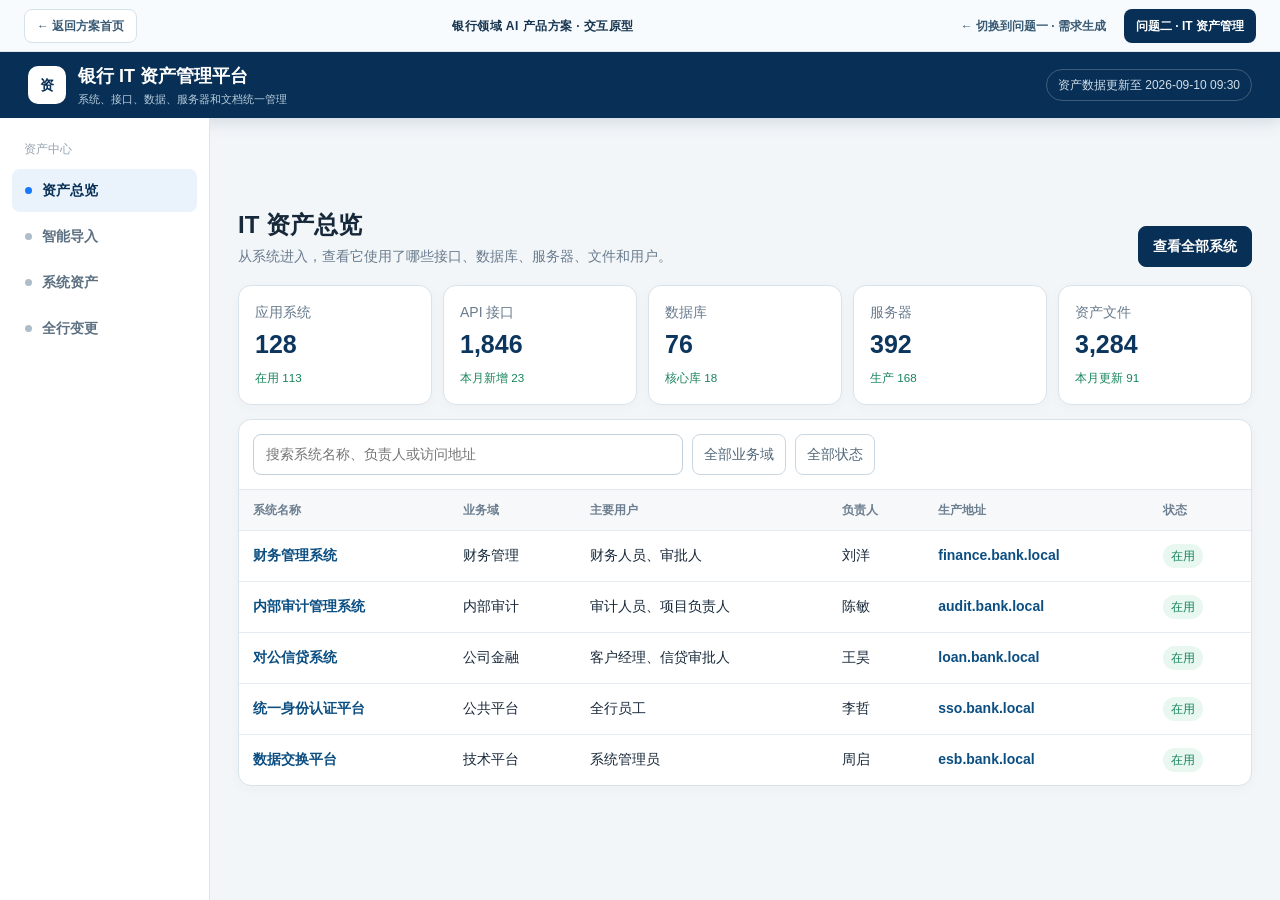
==== commit bdadb7f2: "Add prominent navigation between prototypes" ====
--- a/bank-it-asset-management/index.html
+++ b/bank-it-asset-management/index.html
@@ -12,11 +12,11 @@
 @media(max-width:1050px){.ingest-layout{grid-template-columns:1fr}.review-summary{grid-template-columns:repeat(4,1fr)}}
 @media(max-width:720px){.review-summary{grid-template-columns:repeat(2,1fr)}.review-banner,.review-actions{align-items:flex-start;flex-direction:column}.review-actions>div{display:flex;gap:6px}.document-chip{align-items:flex-start;flex-direction:column}}
 @media(max-width:720px){.edit-grid{grid-template-columns:1fr}.field.full{grid-column:auto}.panel-toolbar{align-items:flex-start;flex-direction:column}.sys-title{flex-direction:column}}
-.prototype-switcher{position:fixed;left:50%;bottom:18px;z-index:19;transform:translateX(-50%);display:flex;align-items:center;gap:5px;padding:6px;border:1px solid #17364d24;border-radius:12px;background:#fffffff2;box-shadow:0 12px 32px #0827432e;backdrop-filter:blur(14px)}.prototype-switcher a{display:flex;align-items:center;min-height:34px;padding:7px 12px;border-radius:8px;color:#385a74;font-size:12px;font-weight:650;text-decoration:none;white-space:nowrap}.prototype-switcher a:hover{background:#edf4f8;color:#082f55}.prototype-switcher a.current{background:#082f55;color:#fff;pointer-events:none}.prototype-switcher .switch-home{border-right:1px solid #dce5ec;border-radius:8px 2px 2px 8px;margin-right:2px}@media(max-width:560px){.prototype-switcher{bottom:10px;width:calc(100% - 20px);justify-content:center}.prototype-switcher a{flex:1;justify-content:center;padding:7px 6px}.prototype-switcher .switch-home{margin-right:0}}
+.prototype-switcher{height:52px;position:relative;z-index:30;display:flex;align-items:center;justify-content:space-between;padding:0 24px;border-bottom:1px solid #dce5ec;background:#f8fbfd;color:#385a74}.prototype-switcher .suite-title{font-size:12px;font-weight:750;letter-spacing:.04em;color:#173550}.prototype-links{display:flex;align-items:center;gap:6px}.prototype-switcher a{display:flex;align-items:center;min-height:34px;padding:7px 12px;border-radius:8px;color:#385a74;font-size:12px;font-weight:650;text-decoration:none;white-space:nowrap}.prototype-switcher a:hover{background:#e8f2f8;color:#082f55}.prototype-switcher a.current{background:#082f55;color:#fff;pointer-events:none}.prototype-switcher .switch-home{border:1px solid #d6e2ea;background:#fff}@media(max-width:640px){.prototype-switcher{height:auto;min-height:52px;padding:7px 10px;gap:8px}.prototype-switcher .suite-title{display:none}.prototype-links{flex:1;justify-content:flex-end}.prototype-switcher a{justify-content:center;padding:7px 9px}.prototype-switcher .switch-home{margin-right:auto}}.layout{min-height:calc(100vh - 118px)}
 </style>
 </head>
 <body>
-<nav class="prototype-switcher" aria-label="交互原型导航"><a class="switch-home" href="https://xiongguoqiang.github.io/bank-ai-product-prototypes/">← 方案总览</a><a href="https://xiongguoqiang.github.io/bank-ai-product-prototypes/requirement-generation/">← 问题一</a><a class="current" href="https://xiongguoqiang.github.io/bank-ai-product-prototypes/bank-it-asset-management/" aria-current="page">问题二</a></nav>
+<nav class="prototype-switcher" aria-label="交互原型导航"><a class="switch-home" href="https://xiongguoqiang.github.io/bank-ai-product-prototypes/">← 返回方案首页</a><span class="suite-title">银行领域 AI 产品方案 · 交互原型</span><div class="prototype-links"><a href="https://xiongguoqiang.github.io/bank-ai-product-prototypes/requirement-generation/">← 切换到问题一 · 需求生成</a><a class="current" href="https://xiongguoqiang.github.io/bank-ai-product-prototypes/bank-it-asset-management/" aria-current="page">问题二 · IT 资产管理</a></div></nav>
 <header class="top"><div class="brand"><div class="logo">资</div><div><h1>银行 IT 资产管理平台</h1><p>系统、接口、数据、服务器和文档统一管理</p></div></div><div class="top-info">资产数据更新至 2026-09-10 09:30</div></header>
 <div class="layout">
 <aside class="side"><small>资产中心</small><button class="nav active" data-screen="overview"><i></i>资产总览</button><button class="nav" data-screen="smart-import"><i></i>智能导入</button><button class="nav" data-screen="systems"><i></i>系统资产</button><button class="nav" data-screen="changes"><i></i>全行变更</button></aside>
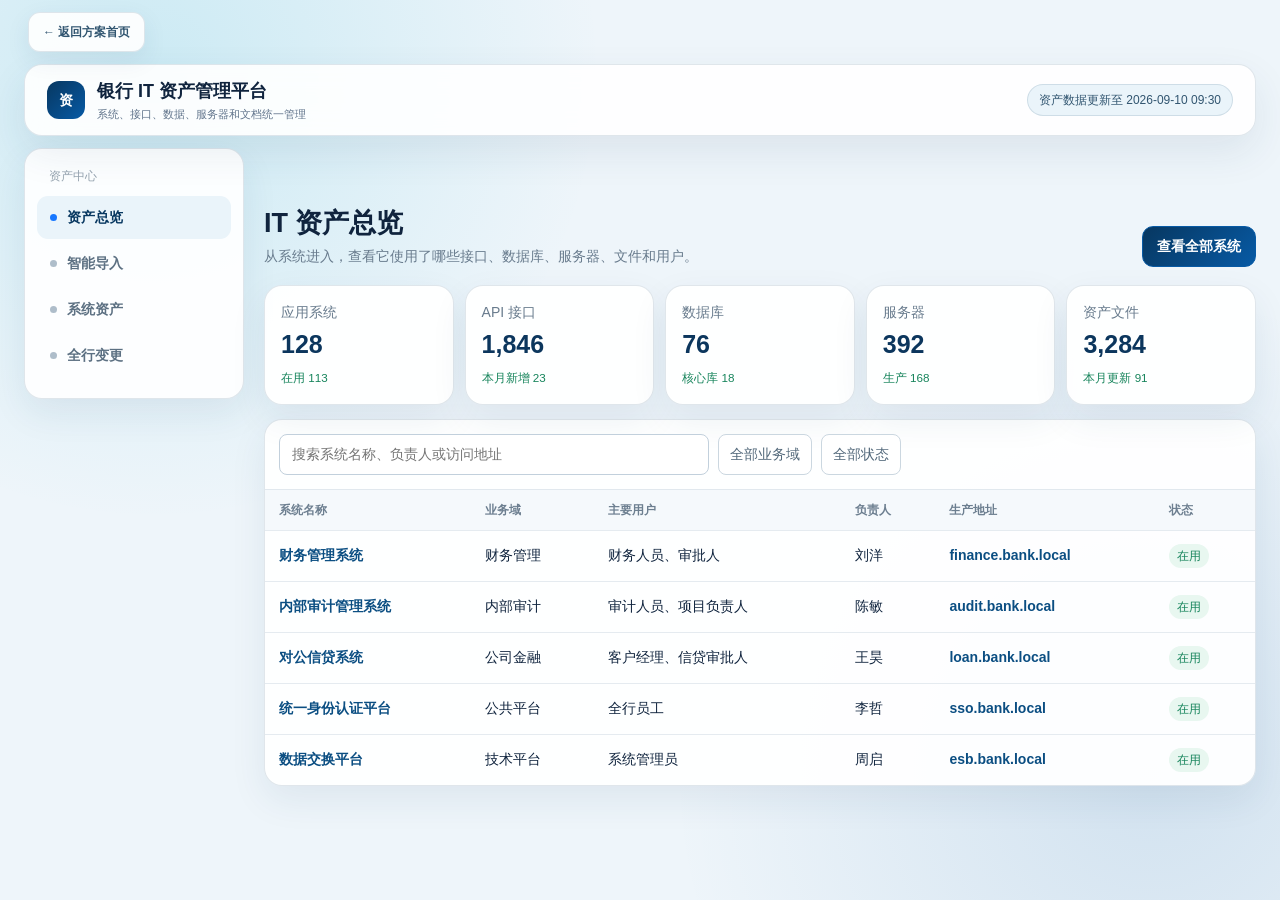
==== commit fe2432f7: "Align prototype styling with landing page" ====
--- a/bank-it-asset-management/index.html
+++ b/bank-it-asset-management/index.html
@@ -12,11 +12,13 @@
 @media(max-width:1050px){.ingest-layout{grid-template-columns:1fr}.review-summary{grid-template-columns:repeat(4,1fr)}}
 @media(max-width:720px){.review-summary{grid-template-columns:repeat(2,1fr)}.review-banner,.review-actions{align-items:flex-start;flex-direction:column}.review-actions>div{display:flex;gap:6px}.document-chip{align-items:flex-start;flex-direction:column}}
 @media(max-width:720px){.edit-grid{grid-template-columns:1fr}.field.full{grid-column:auto}.panel-toolbar{align-items:flex-start;flex-direction:column}.sys-title{flex-direction:column}}
-.prototype-switcher{height:52px;position:relative;z-index:30;display:flex;align-items:center;justify-content:space-between;padding:0 24px;border-bottom:1px solid #dce5ec;background:#f8fbfd;color:#385a74}.prototype-switcher .suite-title{font-size:12px;font-weight:750;letter-spacing:.04em;color:#173550}.prototype-links{display:flex;align-items:center;gap:6px}.prototype-switcher a{display:flex;align-items:center;min-height:34px;padding:7px 12px;border-radius:8px;color:#385a74;font-size:12px;font-weight:650;text-decoration:none;white-space:nowrap}.prototype-switcher a:hover{background:#e8f2f8;color:#082f55}.prototype-switcher a.current{background:#082f55;color:#fff;pointer-events:none}.prototype-switcher .switch-home{border:1px solid #d6e2ea;background:#fff}@media(max-width:640px){.prototype-switcher{height:auto;min-height:52px;padding:7px 10px;gap:8px}.prototype-switcher .suite-title{display:none}.prototype-links{flex:1;justify-content:flex-end}.prototype-switcher a{justify-content:center;padding:7px 9px}.prototype-switcher .switch-home{margin-right:auto}}.layout{min-height:calc(100vh - 118px)}
+.prototype-switcher{height:64px;position:relative;z-index:30;display:flex;align-items:center;justify-content:flex-start;padding:0 28px;background:transparent}.prototype-switcher a{display:flex;align-items:center;min-height:40px;padding:8px 14px;border:1px solid rgba(21,66,105,.13);border-radius:12px;background:rgba(255,255,255,.9);box-shadow:0 8px 24px rgba(30,68,104,.08);color:#315570;font-size:12px;font-weight:700;text-decoration:none}.prototype-switcher a:hover{background:#fff;color:#073760;transform:translateY(-1px)}
+body{background:radial-gradient(circle at 12% 8%,rgba(26,178,212,.16),transparent 28rem),radial-gradient(circle at 90% 86%,rgba(7,90,165,.12),transparent 30rem),#eef5fa;color:#10243e}.top{width:calc(100% - 48px);height:72px;margin:0 24px 12px;padding:0 22px;border:1px solid rgba(21,66,105,.13);border-radius:18px;background:rgba(255,255,255,.9);color:#10243e;box-shadow:0 16px 40px rgba(30,68,104,.09);backdrop-filter:blur(14px)}.logo{border-radius:12px;background:linear-gradient(135deg,#073760,#075aa5);color:#fff}.brand p{color:#61748b}.top-info{border-color:rgba(21,66,105,.13);background:#eaf4fa;color:#315570}.layout{grid-template-columns:220px 1fr;gap:20px;min-height:calc(100vh - 148px);padding:0 24px 28px}.side{height:max-content;padding:18px 12px;border:1px solid rgba(21,66,105,.13);border-radius:18px;background:rgba(255,255,255,.92);box-shadow:0 14px 36px rgba(30,68,104,.08)}.main{padding:16px 0 48px}.card{border-color:rgba(21,66,105,.13);border-radius:18px;background:rgba(255,255,255,.94);box-shadow:0 14px 36px rgba(30,68,104,.08)}.btn{border-radius:11px}.btn.primary{background:linear-gradient(135deg,#073760,#075aa5);border-color:#075aa5}.nav{border-radius:11px}.nav.active{background:#eaf4fa;color:#073760}.page-head h2{color:#10243e;font-size:27px}.system-list,.modal,.drawer,.ingest-card,.impact-input-card,.decision-card,.review-item{border-radius:18px}.table th{background:#f5f9fc}
+@media(max-width:720px){.prototype-switcher{height:56px;padding:0 12px}.prototype-switcher a{min-height:38px}.top{width:calc(100% - 24px);height:64px;margin:0 12px 10px;padding:0 14px;border-radius:14px}.layout{display:block;min-height:calc(100vh - 130px);padding:0 12px 20px}.side{position:static;display:flex;overflow-x:auto;margin-bottom:12px;padding:7px}.main{padding:8px 0 32px}}
 </style>
 </head>
 <body>
-<nav class="prototype-switcher" aria-label="交互原型导航"><a class="switch-home" href="https://xiongguoqiang.github.io/bank-ai-product-prototypes/">← 返回方案首页</a><span class="suite-title">银行领域 AI 产品方案 · 交互原型</span><div class="prototype-links"><a href="https://xiongguoqiang.github.io/bank-ai-product-prototypes/requirement-generation/">← 切换到问题一 · 需求生成</a><a class="current" href="https://xiongguoqiang.github.io/bank-ai-product-prototypes/bank-it-asset-management/" aria-current="page">问题二 · IT 资产管理</a></div></nav>
+<nav class="prototype-switcher" aria-label="返回方案首页"><a href="https://xiongguoqiang.github.io/bank-ai-product-prototypes/">← 返回方案首页</a></nav>
 <header class="top"><div class="brand"><div class="logo">资</div><div><h1>银行 IT 资产管理平台</h1><p>系统、接口、数据、服务器和文档统一管理</p></div></div><div class="top-info">资产数据更新至 2026-09-10 09:30</div></header>
 <div class="layout">
 <aside class="side"><small>资产中心</small><button class="nav active" data-screen="overview"><i></i>资产总览</button><button class="nav" data-screen="smart-import"><i></i>智能导入</button><button class="nav" data-screen="systems"><i></i>系统资产</button><button class="nav" data-screen="changes"><i></i>全行变更</button></aside>
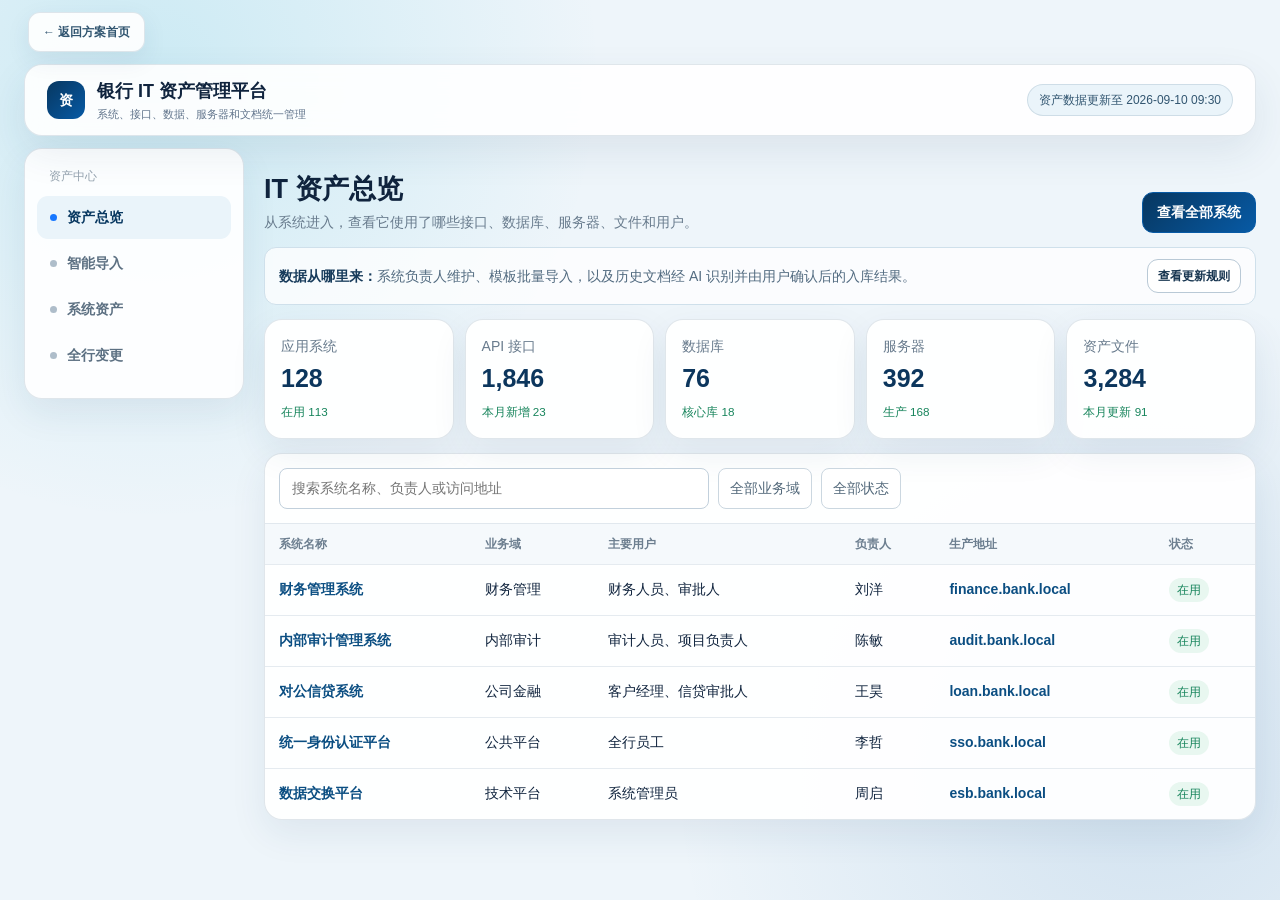
==== commit 3de0f660: "Close asset and change management loops" ====
--- a/bank-it-asset-management/index.html
+++ b/bank-it-asset-management/index.html
@@ -8,23 +8,23 @@
 @media(max-width:720px){.layout{display:block}.side{display:flex;padding:7px;position:sticky;top:0;z-index:4}.side small,.nav i{display:none}.nav{justify-content:center}.main{padding:17px 12px}.stats{grid-template-columns:1fr 1fr}.page-head{align-items:flex-start}.page-head .btn{display:none}.info-grid,.relation-grid{grid-template-columns:1fr}.toolbar{flex-wrap:wrap}.search{max-width:none;width:100%}.table-wrap{overflow:auto}.top-info{display:none}}
 body{margin:0;background:#f3f6f9;color:#17283a;font:14px/1.5 -apple-system,BlinkMacSystemFont,"Segoe UI","PingFang SC","Microsoft YaHei",sans-serif}button,input,textarea,select{font:inherit}.sys-title{display:flex;justify-content:space-between;align-items:flex-start;gap:12px}.sys-title-actions{display:flex;gap:8px}.panel-toolbar{display:flex;justify-content:space-between;align-items:center;gap:10px;margin-bottom:13px}.panel-toolbar h3{margin:0;font-size:16px}.panel-actions{display:flex;gap:7px;flex-wrap:wrap}.btn.small{padding:7px 10px;font-size:12px}.upload-input{display:none}.modal-mask{position:fixed;inset:0;background:#0b223957;z-index:20;display:none;place-items:center;padding:16px}.modal-mask.open{display:grid}.modal{width:min(680px,96vw);max-height:92vh;overflow:auto;background:#fff;border-radius:14px;box-shadow:0 18px 60px #071b2c35}.modal-head{padding:19px 21px;border-bottom:1px solid #dce5ec;display:flex;justify-content:space-between;align-items:flex-start}.modal-head h2{margin:0;font-size:20px}.modal-head p{margin:3px 0 0;color:#6b7e8f;font-size:12px}.modal-body{padding:20px 21px}.edit-grid{display:grid;grid-template-columns:1fr 1fr;gap:13px}.field label{display:block;color:#607487;font-size:12px;margin-bottom:5px}.field input,.field textarea,.field select{width:100%;border:1px solid #bfceda;border-radius:8px;padding:9px 10px;outline:none}.field textarea{height:90px;resize:vertical}.field.full{grid-column:1/-1}.field input:focus,.field textarea:focus{border-color:#1677ff;box-shadow:0 0 0 3px #1677ff18}.modal-foot{padding:14px 21px;border-top:1px solid #dce5ec;display:flex;justify-content:flex-end;gap:8px}.import-box{border:1px dashed #9db8cd;border-radius:10px;padding:22px;text-align:center;background:#f8fbfd}.import-box b{display:block;font-size:16px}.import-box p{color:#6b7e8f;margin:6px 0 14px}.mapping{margin-top:15px}.mapping div{display:grid;grid-template-columns:1fr 30px 1fr;align-items:center;padding:8px 0;border-bottom:1px solid #e3e9ee}.mapping span{color:#65798b}.mapping b{font-size:13px}.import-result{display:none;margin-top:14px;padding:12px;background:#eaf7f1;color:#187555;border-radius:8px}.toast{position:fixed;left:50%;bottom:28px;transform:translate(-50%,16px);background:#102d48;color:#fff;padding:10px 15px;border-radius:8px;opacity:0;pointer-events:none;transition:.2s;z-index:30}.toast.show{opacity:1;transform:translate(-50%,0)}.row-actions{display:flex;gap:5px}.icon-btn{border:0;background:#eef4f8;color:#385a74;border-radius:6px;padding:5px 8px}
 .ingest-layout{display:grid;grid-template-columns:1.2fr .8fr;gap:14px}.ingest-card{padding:22px}.ingest-card h3{margin:0 0 5px;font-size:17px}.ingest-card>p{margin:0 0 17px;color:#687b8d}.drop-zone{border:1.5px dashed #8fb0c8;border-radius:13px;padding:34px 22px;text-align:center;background:linear-gradient(145deg,#f8fcff,#eef6fb)}.drop-icon{width:54px;height:54px;margin:0 auto 13px;border-radius:14px;background:#dceefa;color:#0b5a92;display:grid;place-items:center;font-size:26px;font-weight:700}.drop-zone h3{font-size:18px}.drop-zone p{margin:5px 0 17px;color:#667b8d}.drop-actions{display:flex;justify-content:center;gap:9px;flex-wrap:wrap}.format-note{display:block;margin-top:13px;color:#81909e;font-size:12px}.ingest-field{margin-top:16px}.ingest-field label{display:block;margin-bottom:6px;color:#52697d;font-weight:650}.ingest-field select{width:100%;padding:10px;border:1px solid #c1d0db;border-radius:8px;background:#fff}.ingest-guide{display:grid;gap:12px}.guide-row{display:grid;grid-template-columns:34px 1fr;gap:11px;align-items:start}.guide-no{width:30px;height:30px;border-radius:50%;background:#e7f2fa;color:#0b5a92;display:grid;place-items:center;font-weight:750}.guide-row b{display:block}.guide-row p{margin:3px 0;color:#6c7f90;font-size:12px}.privacy-note{margin-top:17px;padding:12px;border-radius:8px;background:#f4f7f9;color:#5c7184;font-size:12px}.processing{display:none;padding:38px 24px;text-align:center}.processing.active{display:block}.spinner{width:58px;height:58px;margin:0 auto 18px;border:5px solid #dce8f0;border-top-color:#1677ff;border-radius:50%;animation:spin .9s linear infinite}@keyframes spin{to{transform:rotate(360deg)}}.progress-track{height:8px;max-width:560px;margin:18px auto 8px;border-radius:99px;background:#e4ebf0;overflow:hidden}.progress-bar{height:100%;width:0;background:linear-gradient(90deg,#1677ff,#21a8c4);transition:width .35s}.processing-log{color:#64798c}.review{display:none}.review.active{display:block}.review-summary{display:grid;grid-template-columns:repeat(7,1fr);gap:8px;margin-bottom:12px}.review-stat{padding:13px 9px;text-align:center}.review-stat b{display:block;color:#0b4e82;font-size:21px}.review-stat span{color:#6c7f90;font-size:11px}.review-banner{display:flex;justify-content:space-between;align-items:center;gap:14px;padding:13px 15px;margin-bottom:12px;border-radius:9px;background:#fff7e8;border:1px solid #f2d6a8;color:#77501d}.review-banner b{display:block}.review-banner small{color:#8e6b3e}.candidate-table{width:100%;border-collapse:collapse}.candidate-table th,.candidate-table td{text-align:left;padding:11px 10px;border-bottom:1px solid #e1e8ee;vertical-align:top}.candidate-table th{font-size:12px;color:#6c7f90;background:#f7f9fb}.candidate-table td small{display:block;margin-top:3px;color:#728497}.confidence{font-weight:700;color:#16845b}.confidence.mid{color:#a25d08}.source-btn{border:0;background:#eaf3fb;color:#0b568c;border-radius:6px;padding:5px 8px;white-space:nowrap}.review-actions{display:flex;justify-content:space-between;align-items:center;padding:16px 0 2px}.review-actions span{color:#687b8d}.ingest-complete{display:none;padding:44px 24px;text-align:center}.ingest-complete.active{display:block}.complete-icon{width:62px;height:62px;margin:0 auto 16px;border-radius:50%;background:#e5f7ee;color:#16845b;display:grid;place-items:center;font-size:30px}.document-list{margin-top:16px;display:grid;gap:8px}.document-chip{display:flex;justify-content:space-between;padding:10px 12px;border:1px solid #dce5ec;border-radius:8px;background:#fff}.document-chip span{color:#63788b}.page-actions{display:flex;gap:8px;flex-wrap:wrap}
-.candidate-actions{display:flex;gap:6px;flex-wrap:wrap}.resolve-btn{border:0;background:#fff0d6;color:#9b5c06;border-radius:6px;padding:5px 9px;font-weight:700;white-space:nowrap}.conflict-row[data-conflict="unresolved"]{background:#fffaf1}.conflict-row[data-conflict="unresolved"] td:first-child{box-shadow:inset 3px 0 #e8a435}.source-compare{display:grid;grid-template-columns:1fr 1fr;gap:10px;margin-bottom:16px}.source-card{border:1px solid #dce5ec;border-radius:9px;padding:13px}.source-card.recommended{border-color:#80afd0;background:#f1f8fc}.source-card small{display:block;color:#728497;margin-bottom:5px}.source-card b{display:block;margin-bottom:5px}.source-card p{margin:0;color:#52697c;font-size:12px}.decision-list{display:grid;gap:8px;margin:12px 0}.decision-option{display:flex;align-items:flex-start;gap:9px;padding:11px;border:1px solid #dce5ec;border-radius:8px;cursor:pointer}.decision-option:has(input:checked){border-color:#1677ff;background:#f1f7ff}.decision-option input{margin-top:3px}.manual-value{margin-top:10px}.manual-value label{display:block;color:#607487;font-size:12px;margin-bottom:5px}.manual-value input{width:100%;border:1px solid #bfceda;border-radius:8px;padding:9px 10px}.row-attention{animation:attention 1.1s ease}@keyframes attention{0%,100%{box-shadow:none}50%{box-shadow:inset 0 0 0 2px #e1a13a}}
+.candidate-actions{display:flex;gap:6px;flex-wrap:wrap}.resolve-btn{border:0;background:#fff0d6;color:#9b5c06;border-radius:6px;padding:5px 9px;font-weight:700;white-space:nowrap}.conflict-row[data-conflict="unresolved"]{background:#fffaf1}.conflict-row[data-conflict="unresolved"] td:first-child{box-shadow:inset 3px 0 #e8a435}.source-compare{display:grid;grid-template-columns:1fr 1fr;gap:10px;margin-bottom:16px}.source-card{border:1px solid #dce5ec;border-radius:9px;padding:13px}.source-card.recommended{border-color:#80afd0;background:#f1f8fc}.source-card small{display:block;color:#728497;margin-bottom:5px}.source-card b{display:block;margin-bottom:5px}.source-card p{margin:0;color:#52697c;font-size:12px}.decision-list{display:grid;gap:8px;margin:12px 0}.decision-option{display:flex;align-items:flex-start;gap:9px;padding:11px;border:1px solid #dce5ec;border-radius:8px;cursor:pointer}.decision-option:has(input:checked){border-color:#1677ff;background:#f1f7ff}.decision-option input{margin-top:3px}.manual-value{margin-top:10px}.manual-value label{display:block;color:#607487;font-size:12px;margin-bottom:5px}.manual-value input{width:100%;border:1px solid #bfceda;border-radius:8px;padding:9px 10px}.row-attention{animation:attention 1.1s ease}.data-source-bar{display:flex;align-items:center;justify-content:space-between;gap:16px;margin:-4px 0 14px;padding:11px 14px;border:1px solid #cfe0eb;border-radius:12px;background:rgba(255,255,255,.76);color:#526b80}.data-source-bar b{color:#173b5b}.data-source-bar button{white-space:nowrap}.change-card:focus-visible{outline:3px solid #1677ff42;outline-offset:2px}.change-card .change-actions{display:flex;align-items:center;justify-content:flex-end;gap:7px}.change-card .change-updated{color:#8a9aa8}.change-detail-grid{display:grid;grid-template-columns:1.1fr .9fr;gap:14px}@keyframes attention{0%,100%{box-shadow:none}50%{box-shadow:inset 0 0 0 2px #e1a13a}}
 @media(max-width:1050px){.ingest-layout{grid-template-columns:1fr}.review-summary{grid-template-columns:repeat(4,1fr)}}
-@media(max-width:720px){.review-summary{grid-template-columns:repeat(2,1fr)}.review-banner,.review-actions{align-items:flex-start;flex-direction:column}.review-actions>div{display:flex;gap:6px}.document-chip{align-items:flex-start;flex-direction:column}}
+@media(max-width:720px){.review-summary{grid-template-columns:repeat(2,1fr)}.review-banner,.review-actions,.data-source-bar{align-items:flex-start;flex-direction:column}.review-actions>div{display:flex;gap:6px}.document-chip{align-items:flex-start;flex-direction:column}.change-detail-grid{grid-template-columns:1fr}}
 @media(max-width:720px){.edit-grid{grid-template-columns:1fr}.field.full{grid-column:auto}.panel-toolbar{align-items:flex-start;flex-direction:column}.sys-title{flex-direction:column}}
 .prototype-switcher{height:64px;position:relative;z-index:30;display:flex;align-items:center;justify-content:flex-start;padding:0 28px;background:transparent}.prototype-switcher a{display:flex;align-items:center;min-height:40px;padding:8px 14px;border:1px solid rgba(21,66,105,.13);border-radius:12px;background:rgba(255,255,255,.9);box-shadow:0 8px 24px rgba(30,68,104,.08);color:#315570;font-size:12px;font-weight:700;text-decoration:none}.prototype-switcher a:hover{background:#fff;color:#073760;transform:translateY(-1px)}
-body{background:radial-gradient(circle at 12% 8%,rgba(26,178,212,.16),transparent 28rem),radial-gradient(circle at 90% 86%,rgba(7,90,165,.12),transparent 30rem),#eef5fa;color:#10243e}.top{width:calc(100% - 48px);height:72px;margin:0 24px 12px;padding:0 22px;border:1px solid rgba(21,66,105,.13);border-radius:18px;background:rgba(255,255,255,.9);color:#10243e;box-shadow:0 16px 40px rgba(30,68,104,.09);backdrop-filter:blur(14px)}.logo{border-radius:12px;background:linear-gradient(135deg,#073760,#075aa5);color:#fff}.brand p{color:#61748b}.top-info{border-color:rgba(21,66,105,.13);background:#eaf4fa;color:#315570}.layout{grid-template-columns:220px 1fr;gap:20px;min-height:calc(100vh - 148px);padding:0 24px 28px}.side{height:max-content;padding:18px 12px;border:1px solid rgba(21,66,105,.13);border-radius:18px;background:rgba(255,255,255,.92);box-shadow:0 14px 36px rgba(30,68,104,.08)}.main{padding:16px 0 48px}.card{border-color:rgba(21,66,105,.13);border-radius:18px;background:rgba(255,255,255,.94);box-shadow:0 14px 36px rgba(30,68,104,.08)}.btn{border-radius:11px}.btn.primary{background:linear-gradient(135deg,#073760,#075aa5);border-color:#075aa5}.nav{border-radius:11px}.nav.active{background:#eaf4fa;color:#073760}.page-head h2{color:#10243e;font-size:27px}.system-list,.modal,.drawer,.ingest-card,.impact-input-card,.decision-card,.review-item{border-radius:18px}.table th{background:#f5f9fc}
+body{background:radial-gradient(circle at 12% 8%,rgba(26,178,212,.16),transparent 28rem),radial-gradient(circle at 90% 86%,rgba(7,90,165,.12),transparent 30rem),#eef5fa;color:#10243e}.top{width:calc(100% - 48px);height:72px;margin:0 24px 12px;padding:0 22px;border:1px solid rgba(21,66,105,.13);border-radius:18px;background:rgba(255,255,255,.9);color:#10243e;box-shadow:0 16px 40px rgba(30,68,104,.09);backdrop-filter:blur(14px)}.logo{border-radius:12px;background:linear-gradient(135deg,#073760,#075aa5);color:#fff}.brand p{color:#61748b}.top-info{border-color:rgba(21,66,105,.13);background:#eaf4fa;color:#315570}.layout{grid-template-columns:220px 1fr;gap:20px;min-height:calc(100vh - 148px);padding:0 24px 28px}.side{height:max-content;padding:18px 12px;border:1px solid rgba(21,66,105,.13);border-radius:18px;background:rgba(255,255,255,.92);box-shadow:0 14px 36px rgba(30,68,104,.08)}.main{padding:16px 0 48px}.card{border-color:rgba(21,66,105,.13);border-radius:18px;background:rgba(255,255,255,.94);box-shadow:0 14px 36px rgba(30,68,104,.08)}.btn{border-radius:11px}.btn.primary{background:linear-gradient(135deg,#073760,#075aa5);border-color:#075aa5}.nav{border-radius:11px}.nav.active{background:#eaf4fa;color:#073760}.page-head h2{color:#10243e;font-size:27px}.system-list,.modal,.drawer,.ingest-card,.impact-input-card,.decision-card,.review-item{border-radius:18px}.table th{background:#f5f9fc}.change-top{align-items:flex-start}.change-top .tag{display:inline-flex;align-items:center;justify-content:center;width:76px;height:30px;min-width:76px;padding:0;line-height:1;flex:0 0 76px}.change-top>div:last-child{display:flex;align-items:center;justify-content:flex-end;gap:6px;flex:0 0 auto}
 @media(max-width:720px){.prototype-switcher{height:56px;padding:0 12px}.prototype-switcher a{min-height:38px}.top{width:calc(100% - 24px);height:64px;margin:0 12px 10px;padding:0 14px;border-radius:14px}.layout{display:block;min-height:calc(100vh - 130px);padding:0 12px 20px}.side{position:static;display:flex;overflow-x:auto;margin-bottom:12px;padding:7px}.main{padding:8px 0 32px}}
 </style>
 </head>
 <body>
 <nav class="prototype-switcher" aria-label="返回方案首页"><a href="https://xiongguoqiang.github.io/bank-ai-product-prototypes/">← 返回方案首页</a></nav>
-<header class="top"><div class="brand"><div class="logo">资</div><div><h1>银行 IT 资产管理平台</h1><p>系统、接口、数据、服务器和文档统一管理</p></div></div><div class="top-info">资产数据更新至 2026-09-10 09:30</div></header>
+<header class="top"><div class="brand"><div class="logo">资</div><div><h1>银行 IT 资产管理平台</h1><p>系统、接口、数据、服务器和文档统一管理</p></div></div><div class="top-info" id="dataFreshness">资产数据更新至 2026-09-10 09:30</div></header>
 <div class="layout">
 <aside class="side"><small>资产中心</small><button class="nav active" data-screen="overview"><i></i>资产总览</button><button class="nav" data-screen="smart-import"><i></i>智能导入</button><button class="nav" data-screen="systems"><i></i>系统资产</button><button class="nav" data-screen="changes"><i></i>全行变更</button></aside>
 <main class="main">
 <section class="screen active" id="overview"><div class="page-head"><div><h2>IT 资产总览</h2><p>从系统进入，查看它使用了哪些接口、数据库、服务器、文件和用户。</p></div><button class="btn primary" data-go="systems">查看全部系统</button></div>
-<div class="stats"><div class="card stat"><span>应用系统</span><b>128</b><small>在用 113</small></div><div class="card stat"><span>API 接口</span><b>1,846</b><small>本月新增 23</small></div><div class="card stat"><span>数据库</span><b>76</b><small>核心库 18</small></div><div class="card stat"><span>服务器</span><b>392</b><small>生产 168</small></div><div class="card stat"><span>资产文件</span><b>3,284</b><small>本月更新 91</small></div></div>
+<div class="data-source-bar"><span><b>数据从哪里来：</b>系统负责人维护、模板批量导入，以及历史文档经 AI 识别并由用户确认后的入库结果。</span><button class="btn small" id="showDataRules">查看更新规则</button></div><div class="stats"><div class="card stat"><span>应用系统</span><b id="countSystems">128</b><small>在用 113</small></div><div class="card stat"><span>API 接口</span><b id="countApis">1,846</b><small>本月新增 23</small></div><div class="card stat"><span>数据库</span><b id="countDatabases">76</b><small>核心库 18</small></div><div class="card stat"><span>服务器</span><b id="countServers">392</b><small>生产 168</small></div><div class="card stat"><span>资产文件</span><b id="countFiles">3,284</b><small>本月更新 91</small></div></div>
 <div class="card"><div class="toolbar"><input class="search" id="overviewSearch" placeholder="搜索系统名称、负责人或访问地址"><button class="filter">全部业务域</button><button class="filter">全部状态</button></div><div class="table-wrap"><table class="table"><thead><tr><th>系统名称</th><th>业务域</th><th>主要用户</th><th>负责人</th><th>生产地址</th><th>状态</th></tr></thead><tbody id="overviewRows"><tr><td><button class="sys-link" data-open-system="财务管理系统">财务管理系统</button></td><td>财务管理</td><td>财务人员、审批人</td><td>刘洋</td><td><a class="link">finance.bank.local</a></td><td><span class="tag ok">在用</span></td></tr><tr><td><button class="sys-link" data-open-system="内部审计管理系统">内部审计管理系统</button></td><td>内部审计</td><td>审计人员、项目负责人</td><td>陈敏</td><td><a class="link">audit.bank.local</a></td><td><span class="tag ok">在用</span></td></tr><tr><td><button class="sys-link" data-open-system="对公信贷系统">对公信贷系统</button></td><td>公司金融</td><td>客户经理、信贷审批人</td><td>王昊</td><td><a class="link">loan.bank.local</a></td><td><span class="tag ok">在用</span></td></tr><tr><td><button class="sys-link" data-open-system="统一身份认证平台">统一身份认证平台</button></td><td>公共平台</td><td>全行员工</td><td>李哲</td><td><a class="link">sso.bank.local</a></td><td><span class="tag ok">在用</span></td></tr><tr><td><button class="sys-link" data-open-system="数据交换平台">数据交换平台</button></td><td>技术平台</td><td>系统管理员</td><td>周启</td><td><a class="link">esb.bank.local</a></td><td><span class="tag ok">在用</span></td></tr></tbody></table></div></div></section>
 
 <section class="screen" id="smart-import">
@@ -65,7 +65,7 @@
 <div id="ingestComplete" class="card ingest-complete"><div class="complete-icon">✓</div><h2>资产已写入并建立来源关联</h2><p>本次新增或更新 5 项资产，每项内容均可追溯至原始文档和页码。</p><button class="btn primary" id="viewImportedAssets">查看财务管理系统资产</button></div>
 </section>
 
-<section class="screen" id="systems"><div class="page-head"><div><h2>系统资产</h2><p>选择一个系统，查看全部相关资产。</p></div><button class="btn primary">＋ 新增系统资产</button></div><div class="system-layout"><div class="card system-list"><button class="system-item active" data-system="财务管理系统"><b>财务管理系统</b><span>财务管理 · 在用</span></button><button class="system-item" data-system="内部审计管理系统"><b>内部审计管理系统</b><span>内部审计 · 在用</span></button><button class="system-item" data-system="对公信贷系统"><b>对公信贷系统</b><span>公司金融 · 在用</span></button><button class="system-item" data-system="统一身份认证平台"><b>统一身份认证平台</b><span>公共平台 · 在用</span></button><button class="system-item" data-system="数据交换平台"><b>数据交换平台</b><span>技术平台 · 在用</span></button></div>
+<section class="screen" id="systems"><div class="page-head"><div><h2>系统资产</h2><p>选择一个系统，查看全部相关资产。</p></div><button class="btn primary">＋ 新增系统资产</button></div><div class="system-layout"><div class="card system-list" id="systemList"><button class="system-item active" data-system="财务管理系统"><b>财务管理系统</b><span>财务管理 · 在用</span></button><button class="system-item" data-system="内部审计管理系统"><b>内部审计管理系统</b><span>内部审计 · 在用</span></button><button class="system-item" data-system="对公信贷系统"><b>对公信贷系统</b><span>公司金融 · 在用</span></button><button class="system-item" data-system="统一身份认证平台"><b>统一身份认证平台</b><span>公共平台 · 在用</span></button><button class="system-item" data-system="数据交换平台"><b>数据交换平台</b><span>技术平台 · 在用</span></button></div>
 <div class="card"><div class="sys-title"><div><h2 id="systemTitle">财务管理系统</h2><p id="systemSub">SYS-FIN-001 · 财务管理域 · 在用</p></div><div class="sys-title-actions"><button class="btn" id="editSystem">编辑系统信息</button></div></div><div class="tabs"><button class="tab active" data-panel="basic">基本信息</button><button class="tab" data-panel="apis">API 接口</button><button class="tab" data-panel="databases">数据库与表</button><button class="tab" data-panel="servers">服务器</button><button class="tab" data-panel="files">文件</button><button class="tab" data-panel="users">用户角色</button><button class="tab" data-panel="relations">依赖关系</button><button class="tab" data-panel="history">系统变更</button></div>
 <div class="panel active" id="basic"><div class="info-grid"><div class="info"><small>系统负责人</small><b id="basicTechOwner">刘洋 · 财务科技组</b></div><div class="info"><small>业务负责人</small><b id="basicBizOwner">张琳 · 财务管理部</b></div><div class="info"><small>生产访问地址</small><b class="link" id="basicUrl">https://finance.bank.local</b></div><div class="info"><small>建设厂商</small><b id="basicVendor">中科财务软件有限公司</b></div><div class="info"><small>上线时间</small><b id="basicDate">2019-06-18</b></div><div class="info"><small>部署方式</small><b id="basicDeploy">行内私有云 · 双中心</b></div></div><div class="intro"><b>系统简介</b><p id="basicIntro">面向总行及分支机构财务人员，管理费用报销、会计凭证、预算控制、资金支付和财务报表，解决财务业务分散、审批链条长及凭证难追溯的问题。</p></div></div>
 <div class="panel" id="apis"><div class="panel-toolbar"><h3>API 接口清单</h3><div class="panel-actions"><button class="btn small" data-template="api">下载模板</button><button class="btn small" data-import="api">批量导入</button><button class="btn primary small" data-add="api">＋ 新增 API</button></div></div><table class="asset-table"><thead><tr><th>接口名称</th><th>方向</th><th>关联系统</th><th>用途</th><th>状态</th><th>操作</th></tr></thead><tbody id="apiRows"><tr data-detail="voucher"><td><b>会计凭证查询 API</b></td><td>对外提供</td><td>内部审计系统</td><td>查询凭证及影像索引</td><td><span class="tag ok">运行中</span></td><td><button class="icon-btn" data-edit-row="api">编辑</button></td></tr><tr data-detail="org"><td><b>组织机构同步 API</b></td><td>调用</td><td>组织架构平台</td><td>同步机构与成本中心</td><td><span class="tag ok">运行中</span></td><td><button class="icon-btn" data-edit-row="api">编辑</button></td></tr><tr data-detail="sso"><td><b>统一认证 API</b></td><td>调用</td><td>统一身份认证平台</td><td>用户登录与令牌校验</td><td><span class="tag ok">运行中</span></td><td><button class="icon-btn" data-edit-row="api">编辑</button></td></tr><tr data-detail="invoice"><td><b>电子发票查验 API</b></td><td>调用</td><td>税务服务平台</td><td>发票真伪及状态核验</td><td><span class="tag warn">建设中</span></td><td><button class="icon-btn" data-edit-row="api">编辑</button></td></tr></tbody></table></div>
@@ -77,8 +77,8 @@
 <div class="panel" id="history"><div class="panel-toolbar"><h3 id="systemHistoryTitle">财务管理系统变更</h3><button class="btn primary small" data-add="change">＋ 登记本系统变更</button></div><div class="change-list" id="historyRows"></div></div>
 </div></div></section>
 
-<section class="screen" id="changes"><div id="changeListView"><div class="page-head"><div><h2>全行变更记录</h2><p>跨系统查看每次新增、修改和下线，以及涉及的接口、数据库、服务器和文件。</p></div><button class="btn primary">＋ 登记变更</button></div><div class="change-list"><div class="card change-card" data-open-change><div class="change-top"><div><h3>财务管理系统：新增电子发票智能核验模块</h3><p>新增发票验真、查重和状态校验，涉及税务服务平台接口及财务核心库。</p></div><span class="tag warn">实施中</span></div><div class="change-meta"><span>CHG-FIN-2026-018</span><span>影响 2 个系统 · 2 个接口 · 3 张表 · 2 台服务器</span><span>计划上线 2026-10-20</span></div></div><div class="card change-card" data-detail="changeAudit"><div class="change-top"><div><h3>内部审计系统：新增对公贷款专项审计</h3><p>接入贷款合同、客户和放款凭证数据。</p></div><span class="tag">方案设计</span></div><div class="change-meta"><span>CHG-AUD-2026-012</span><span>影响 3 个系统 · 4 个接口</span></div></div></div></div>
-<div id="changeDetailView" style="display:none"><button class="back" id="backChanges">← 返回全行变更</button><div class="page-head"><div><h2>新增电子发票智能核验模块</h2><p>CHG-FIN-2026-018 · 所属系统：财务管理系统 · 当前状态：实施中</p></div><button class="btn primary">编辑变更</button></div><div class="change-detail"><div class="card change-block"><h3>变更内容</h3><div class="info-grid"><div class="info"><small>变更类型</small><b>新增功能模块</b></div><div class="info"><small>负责人</small><b>刘洋</b></div><div class="info"><small>计划上线</small><b>2026-10-20</b></div></div><div class="intro"><b>功能说明</b><p>在费用报销环节自动调用税务服务平台，对电子发票进行真伪、状态、金额和重复报销校验；核验结果随报销单保存并供审批人与审计人员查看。</p></div><h3>涉及资产</h3><div class="dependency" data-detail="invoice"><b>新增调用：电子发票查验 API</b><p>财务管理系统 → 税务服务平台；用于发票验真和状态查询。</p></div><div class="dependency" data-detail="voucher"><b>调整调用：会计凭证查询 API</b><p>新增发票核验结果与会计凭证的关联查询。</p></div><div class="dependency" data-detail="tableInvoice"><b>新增数据表：FIN_INVOICE</b><p>保存发票号码、代码、金额、查验状态和查验时间。</p></div><div class="dependency" data-detail="serverApp"><b>扩容服务器：FIN-APP-P01/P02</b><p>新增核验服务进程，预计增加 CPU 8 核、内存 16GB。</p></div><div class="dependency" data-detail="fileApi"><b>更新文件：财务系统接口清单 V5.6</b><p>增加税务接口字段、错误码、超时及重试规则。</p></div></div><div class="card change-block"><h3>变更过程</h3><div class="timeline"><div class="event"><b>需求登记</b><span>2026-08-18 · 财务管理部张琳</span></div><div class="event"><b>影响资产确认</b><span>2026-08-25 · 财务科技组刘洋</span></div><div class="event"><b>接口联调</b><span>2026-09-15 · 进行中</span></div><div class="event"><b>生产上线</b><span>计划 2026-10-20</span></div></div><h3>变更后关系</h3><div class="relation"><strong>财务管理系统 → 税务服务平台</strong><p>通过电子发票查验 API 建立实时调用关系。</p></div><div class="relation"><strong>FIN_EXPENSE → FIN_INVOICE</strong><p>一张报销单可以关联多张电子发票。</p></div></div></div></div></section>
+<section class="screen" id="changes"><div id="changeListView"><div class="page-head"><div><h2>全行变更记录</h2><p>跨系统查看每次新增、修改和下线，以及涉及的接口、数据库、服务器和文件。</p></div><button class="btn primary" id="addGlobalChange">＋ 登记变更</button></div><div class="data-source-bar"><span><b>状态从哪里来：</b>变更负责人在登记或编辑记录时选择状态；每次保存都会更新状态、负责人、时间和操作留痕。</span><button class="btn small" id="showChangeRules">查看状态规则</button></div><div class="change-list" id="allChangeRows"></div></div>
+<div id="changeDetailView" style="display:none"><button class="back" id="backChanges">← 返回全行变更</button><div class="page-head"><div><h2 id="changeDetailTitle">变更详情</h2><p id="changeDetailMeta"></p></div><button class="btn primary" id="editCurrentChange">编辑变更</button></div><div class="change-detail-grid" id="changeDetailBody"></div></div></section>
 </main></div>
 <div class="modal-mask" id="editModal"><section class="modal"><div class="modal-head"><div><h2 id="editTitle">编辑系统信息</h2><p>修改后将更新当前资产档案。</p></div><button class="close" data-close-modal>×</button></div><div class="modal-body"><div class="edit-grid" id="editFields"></div></div><div class="modal-foot"><button class="btn" data-close-modal>取消</button><button class="btn primary" id="saveEdit">保存修改</button></div></section></div>
 <div class="modal-mask" id="importModal"><section class="modal"><div class="modal-head"><div><h2 id="importTitle">批量导入服务器</h2><p>支持 Excel 或 CSV，系统会在写入前检查必填项和重复数据。</p></div><button class="close" data-close-modal>×</button></div><div class="modal-body"><div class="import-box"><b id="importHint">选择填写完成的服务器模板</b><p>单次最多导入 1,000 条，文件大小不超过 10MB。</p><button class="btn primary" id="chooseFile">选择文件</button><input class="upload-input" type="file" id="assetFile" accept=".xlsx,.xls,.csv"></div><div class="mapping" id="mapping"></div><div class="import-result" id="importResult"></div></div><div class="modal-foot"><button class="btn" data-close-modal>取消</button><button class="btn primary" id="confirmImport" disabled>确认导入</button></div></section></div>
@@ -104,7 +104,13 @@
     {title:'API 网关限流策略升级',desc:'按调用系统和接口等级配置差异化限流及熔断规则。',id:'CHG-ESB-2026-016',owner:'负责人：周启',date:'计划上线：2026-10-18',status:'实施中',tag:'warn'},
     {title:'批量文件传输链路加密',desc:'存量 SFTP 任务启用新密钥并补充传输校验。',id:'CHG-ESB-2026-010',owner:'负责人：周启',date:'完成时间：2026-08-03',status:'已完成',tag:'ok'}]
 };
+const globalChanges=[
+  {system:'财务管理系统',title:'新增电子发票智能核验模块',desc:'新增发票验真、查重和状态校验，涉及税务服务平台接口及财务核心库。',id:'CHG-FIN-2026-018',owner:'刘洋',date:'2026-10-20',status:'实施中',impact:'影响 2 个系统 · 2 个接口 · 3 张表 · 2 台服务器',type:'新增功能模块',assets:[['invoice','新增调用：电子发票查验 API','财务管理系统 → 税务服务平台；用于发票验真和状态查询。'],['voucher','调整调用：会计凭证查询 API','新增发票核验结果与会计凭证的关联查询。'],['tableInvoice','新增数据表：FIN_INVOICE','保存发票号码、代码、金额、查验状态和查验时间。'],['serverApp','扩容服务器：FIN-APP-P01/P02','新增核验服务进程，预计增加 CPU 8 核、内存 16GB。'],['fileApi','更新文件：财务系统接口清单 V5.6','增加税务接口字段、错误码、超时及重试规则。']],timeline:[['需求登记','2026-08-18 · 财务管理部张琳'],['影响资产确认','2026-08-25 · 财务科技组刘洋'],['接口联调','2026-09-15 · 进行中'],['生产上线','计划 2026-10-20']],relations:[['财务管理系统 → 税务服务平台','通过电子发票查验 API 建立实时调用关系。'],['FIN_EXPENSE → FIN_INVOICE','一张报销单可以关联多张电子发票。']]},
+  {system:'内部审计管理系统',title:'新增对公贷款专项审计',desc:'接入贷款合同、客户和放款凭证数据。',id:'CHG-AUD-2026-012',owner:'陈敏',date:'2026-11-08',status:'方案设计',impact:'影响 3 个系统 · 4 个接口',type:'新增审计场景',assets:[['relFinanceAudit','新增数据链路：贷款审计数据交换','对公信贷系统 → 数据交换平台 → 内部审计系统。'],['voucher','复用接口：会计凭证查询 API','专项审计按客户和期间关联财务凭证。']],timeline:[['需求登记','2026-09-01 · 内部审计部赵颖'],['数据范围确认','2026-09-06 · 审计科技组陈敏'],['方案设计','进行中'],['计划上线','2026-11-08']],relations:[['对公信贷系统 → 数据交换平台','提供贷款合同、客户和放款凭证。'],['数据交换平台 → 内部审计系统','按专项审计授权范围提供数据。']]}
+];
 const financeSnapshot={basic:['刘洋 · 财务科技组','张琳 · 财务管理部','https://finance.bank.local','中科财务软件有限公司','2019-06-18','行内私有云 · 双中心',document.getElementById('basicIntro').textContent],apis:document.getElementById('apiRows').innerHTML,databases:document.getElementById('databaseRows').innerHTML,tables:document.getElementById('tableRows').innerHTML,servers:document.getElementById('serverRows').innerHTML,files:document.getElementById('fileRows').innerHTML,users:document.getElementById('userRows').innerHTML,relations:document.getElementById('relationRows').innerHTML};
+const liveSystemSnapshots={};
+function captureSystem(name){if(!name)return;liveSystemSnapshots[name]={basic:['basicTechOwner','basicBizOwner','basicUrl','basicVendor','basicDate','basicDeploy','basicIntro'].map(id=>document.getElementById(id).textContent),apis:document.getElementById('apiRows').innerHTML,databases:document.getElementById('databaseRows').innerHTML,tables:document.getElementById('tableRows').innerHTML,servers:document.getElementById('serverRows').innerHTML,files:document.getElementById('fileRows').innerHTML,users:document.getElementById('userRows').innerHTML,relations:document.getElementById('relationRows').innerHTML}}
 const assetProfiles={
   '内部审计管理系统':{basic:['陈敏 · 审计科技组','赵颖 · 内部审计部','https://audit.bank.local','中安审计科技有限公司','2022-03-26','行内私有云 · 双中心','面向内部审计部门管理项目立项、任务分派、证据、工作底稿、审计问题和整改闭环，解决材料分散和过程难追踪问题。'],apis:[['贷款合同查询 API','调用','数据交换平台','获取贷款合同与放款信息','运行中'],['财务凭证查询 API','调用','财务管理系统','查询凭证及影像索引','运行中'],['审计问题推送 API','对外提供','风险管理平台','推送重大审计问题','建设中']],databases:[['AUDIT_CORE_DB','PostgreSQL 14','项目、任务、证据、底稿、问题','审计业务数据'],['AUDIT_FILE_DB','MongoDB 6','附件元数据、归档索引','证据与底稿文件']],tables:[['AUD_PROJECT · 审计项目表','1 对多 → AUD_TASK · 审计任务表'],['AUD_WORKPAPER · 工作底稿表','多对多 → AUD_EVIDENCE · 审计证据表']],servers:[['AUD-APP-P01/P02','生产','10.30.12.21 / 22','审计应用服务','审计科技组'],['AUD-DB-P01/P02','生产','10.30.13.31 / 32','PostgreSQL 集群','数据库组']],files:[['审计系统总体设计','架构文档','V2.3','2026-08-18'],['审计接口清单','接口文档','V3.1','2026-09-01']],users:[['审计人员','内部审计部','任务、证据、底稿和问题维护','126'],['项目负责人','审计项目组','立项、分派、复核和整改验收','28']],relations:[['数据交换平台 → 内部审计系统','提供贷款合同、客户和放款凭证数据。'],['财务系统 → 内部审计系统','提供会计凭证及影像索引查询。']]},
   '对公信贷系统':{basic:['王昊 · 信贷科技组','孙妍 · 公司金融部','https://loan.bank.local','恒信金融科技有限公司','2018-11-08','行内私有云 · 两地三中心','管理对公客户授信申请、额度审批、合同、放款和贷后检查，支撑公司信贷业务全流程。'],apis:[['客户信息查询 API','调用','客户信息平台','读取对公客户主数据','运行中'],['授信额度查询 API','对外提供','财务管理系统','查询可用授信额度','运行中'],['贷款合同数据 API','对外提供','数据交换平台','提供审计取数','运行中']],databases:[['LOAN_CORE_DB','Oracle 19c','授信、额度、合同、放款','信贷核心数据'],['LOAN_RISK_DB','PostgreSQL 14','风险评级、预警记录','贷后风险数据']],tables:[['CR_LIMIT · 授信额度表','1 对多 → LN_CONTRACT · 贷款合同表'],['LN_CONTRACT · 贷款合同表','1 对多 → LN_DRAWING · 放款记录表']],servers:[['LOAN-APP-P01/P04','生产','10.40.16.21 - 24','信贷应用集群','信贷运维组'],['LOAN-DB-P01/P02','生产','10.40.17.31 / 32','Oracle RAC','数据库组']],files:[['对公信贷系统架构设计','架构文档','V6.2','2026-07-28'],['授信额度接口规范','接口文档','V4.8','2026-08-22']],users:[['客户经理','公司金融条线','授信申请、合同和放款维护','2,460'],['信贷审批人','授信审批部门','额度与放款审批','318']],relations:[['客户信息平台 → 对公信贷系统','提供客户、集团和关联关系主数据。'],['对公信贷系统 → 数据交换平台','提供合同、额度和放款数据。']]},
@@ -113,28 +119,40 @@
 };
 function rowHtml(values,type){return `<tr>${values.map((v,i)=>`<td>${i===0?'<b>'+v+'</b>':v}</td>`).join('')}<td><button class="icon-btn" data-edit-row="${type}">编辑</button></td></tr>`}
 function cardHtml(values,type){return `<div class="relation"><button class="icon-btn" data-edit-card="${type}">编辑</button><strong>${values[0]}</strong><p>${values[1]}</p></div>`}
-function renderSystemAssets(name){const p=assetProfiles[name];if(!p){['apiRows','databaseRows','tableRows','serverRows','fileRows','userRows','relationRows'].forEach((id,i)=>document.getElementById(id).innerHTML=financeSnapshot[['apis','databases','tables','servers','files','users','relations'][i]]);['basicTechOwner','basicBizOwner','basicUrl','basicVendor','basicDate','basicDeploy','basicIntro'].forEach((id,i)=>document.getElementById(id).textContent=financeSnapshot.basic[i]);return}['basicTechOwner','basicBizOwner','basicUrl','basicVendor','basicDate','basicDeploy','basicIntro'].forEach((id,i)=>document.getElementById(id).textContent=p.basic[i]);document.getElementById('apiRows').innerHTML=p.apis.map(x=>rowHtml(x,'api')).join('');document.getElementById('databaseRows').innerHTML=p.databases.map(x=>rowHtml(x,'database')).join('');document.getElementById('tableRows').innerHTML=p.tables.map(x=>cardHtml(x,'table')).join('');document.getElementById('serverRows').innerHTML=p.servers.map(x=>rowHtml(x,'server')).join('');document.getElementById('fileRows').innerHTML=p.files.map(x=>rowHtml(x,'file')).join('');document.getElementById('userRows').innerHTML=p.users.map(x=>rowHtml(x,'user')).join('');document.getElementById('relationRows').innerHTML=p.relations.map(x=>cardHtml(x,'relation')).join('')}
-function renderSystemHistory(name){const rows=historyData[name]||[];document.getElementById('systemHistoryTitle').textContent=name+'变更';document.getElementById('historyRows').innerHTML=rows.map(c=>`<div class="card change-card"${c.open?' data-open-change':''}${c.detail?` data-detail="${c.detail}"`:''}><div class="change-top"><div><h3>${c.title}</h3><p>${c.desc}</p></div><div><button class="icon-btn" data-edit-card="change">编辑</button> <span class="tag ${c.tag}">${c.status}</span></div></div><div class="change-meta"><span>${c.id}</span><span>${c.owner}</span><span>${c.date}</span></div></div>`).join('')}
-let currentSystem='财务管理系统';function openSystem(name){currentSystem=name;showScreen('systems');document.querySelectorAll('.system-item').forEach(x=>x.classList.toggle('active',x.dataset.system===name));document.getElementById('systemTitle').textContent=name;document.getElementById('systemSub').textContent=systemMeta[name]||'系统资产详情 · 在用';renderSystemAssets(name);renderSystemHistory(name);document.querySelector('[data-panel="basic"]').click()}document.querySelectorAll('[data-open-system]').forEach(b=>b.onclick=()=>openSystem(b.dataset.openSystem));document.querySelectorAll('.system-item').forEach(b=>b.onclick=()=>openSystem(b.dataset.system));renderSystemHistory('财务管理系统');
+function renderSystemAssets(name){const saved=liveSystemSnapshots[name];if(saved){['apiRows','databaseRows','tableRows','serverRows','fileRows','userRows','relationRows'].forEach((id,i)=>document.getElementById(id).innerHTML=saved[['apis','databases','tables','servers','files','users','relations'][i]]);['basicTechOwner','basicBizOwner','basicUrl','basicVendor','basicDate','basicDeploy','basicIntro'].forEach((id,i)=>document.getElementById(id).textContent=saved.basic[i]);return}const p=assetProfiles[name];if(!p){['apiRows','databaseRows','tableRows','serverRows','fileRows','userRows','relationRows'].forEach((id,i)=>document.getElementById(id).innerHTML=financeSnapshot[['apis','databases','tables','servers','files','users','relations'][i]]);['basicTechOwner','basicBizOwner','basicUrl','basicVendor','basicDate','basicDeploy','basicIntro'].forEach((id,i)=>document.getElementById(id).textContent=financeSnapshot.basic[i]);return}['basicTechOwner','basicBizOwner','basicUrl','basicVendor','basicDate','basicDeploy','basicIntro'].forEach((id,i)=>document.getElementById(id).textContent=p.basic[i]);document.getElementById('apiRows').innerHTML=p.apis.map(x=>rowHtml(x,'api')).join('');document.getElementById('databaseRows').innerHTML=p.databases.map(x=>rowHtml(x,'database')).join('');document.getElementById('tableRows').innerHTML=p.tables.map(x=>cardHtml(x,'table')).join('');document.getElementById('serverRows').innerHTML=p.servers.map(x=>rowHtml(x,'server')).join('');document.getElementById('fileRows').innerHTML=p.files.map(x=>rowHtml(x,'file')).join('');document.getElementById('userRows').innerHTML=p.users.map(x=>rowHtml(x,'user')).join('');document.getElementById('relationRows').innerHTML=p.relations.map(x=>cardHtml(x,'relation')).join('')}
+function statusClass(status){return status==='已完成'?'ok':['实施中','开发中','联调中'].includes(status)?'warn':''}
+function changeCardHtml(c,system=c.system||currentSystem){const owner=(c.owner||'待分配').replace('负责人：',''),date=(c.date||'待确定').replace(/^(计划上线：|完成时间：)/,'');return `<div class="card change-card" tabindex="0" data-change-id="${c.id}" data-system="${system}"><div class="change-top"><div><h3>${system}：${c.title}</h3><p>${c.desc}</p></div><div class="change-actions"><button class="icon-btn" data-edit-card="change">编辑</button><span class="tag ${statusClass(c.status)}">${c.status}</span></div></div><div class="change-meta"><span>${c.id}</span><span>${c.impact||'影响范围待补充'}</span><span>负责人：${owner}</span><span>计划时间：${date}</span><span class="change-updated">最近更新：${c.updated||'2026-09-10 09:30'}</span></div></div>`}
+function renderSystemHistory(name){const rows=historyData[name]||[];document.getElementById('systemHistoryTitle').textContent=name+'变更';document.getElementById('historyRows').innerHTML=rows.map(c=>changeCardHtml(c,name)).join('')}
+function renderGlobalChanges(){document.getElementById('allChangeRows').innerHTML=globalChanges.map(c=>changeCardHtml(c,c.system)).join('')}
+let currentSystem='财务管理系统';function openSystem(name){if(name!==currentSystem)captureSystem(currentSystem);currentSystem=name;showScreen('systems');document.querySelectorAll('.system-item').forEach(x=>x.classList.toggle('active',x.dataset.system===name));document.getElementById('systemTitle').textContent=name;document.getElementById('systemSub').textContent=systemMeta[name]||'系统资产详情 · 在用';renderSystemAssets(name);renderSystemHistory(name);document.querySelector('[data-panel="basic"]').click()}document.querySelectorAll('[data-open-system]').forEach(b=>b.onclick=()=>openSystem(b.dataset.openSystem));document.getElementById('systemList').addEventListener('click',e=>{const b=e.target.closest('.system-item');if(b)openSystem(b.dataset.system)});renderSystemHistory('财务管理系统');renderGlobalChanges();
 document.querySelectorAll('.tab').forEach(t=>t.onclick=()=>{document.querySelectorAll('.tab').forEach(x=>x.classList.remove('active'));document.querySelectorAll('.panel').forEach(x=>x.classList.remove('active'));t.classList.add('active');document.getElementById(t.dataset.panel).classList.add('active')});
 document.getElementById('overviewSearch').oninput=e=>{const q=e.target.value.trim().toLowerCase();document.querySelectorAll('#overviewRows tr').forEach(r=>r.style.display=r.textContent.toLowerCase().includes(q)?'':'none')};
 const details={voucher:['API 接口','会计凭证查询 API','向内部审计系统提供只读的会计凭证及影像索引查询。',[['接口地址','/api/v2/vouchers/query'],['提供系统','财务管理系统'],['调用系统','内部审计管理系统'],['协议','HTTPS / REST / JSON'],['负责人','刘洋'],['状态','运行中']],['支持按机构、期间、凭证号查询','调用方必须具备对应机构数据权限','响应中不返回附件原文，只返回影像索引','超时 5 秒，失败不自动重试']],invoice:['API 接口','电子发票查验 API','财务系统新增模块调用税务服务平台完成发票验真与状态查询。',[['接口地址','/tax/v1/invoice/verify'],['提供系统','税务服务平台'],['调用系统','财务管理系统'],['负责人','刘洋 / 税务平台王宁'],['状态','联调中']],['输入发票代码、号码、金额和开票日期','返回真伪、作废状态和销方信息','结果写入 FIN_INVOICE 表','超时后进入人工复核队列']],org:['API 接口','组织机构同步 API','每日同步机构、部门和成本中心。',[['方向','组织架构平台 → 财务系统'],['频率','每日 02:00'],['状态','运行中']],['新增、修改和停用机构','保留同步批次和失败记录']],sso:['API 接口','统一认证 API','提供用户登录、令牌校验和会话注销。',[['方向','统一认证平台 → 财务系统'],['协议','OAuth 2.0'],['状态','运行中']],['单点登录','多因素认证','会话超时校验']],finDb:['数据库','FIN_CORE_DB','财务管理系统核心交易数据库。',[['类型','Oracle 19c RAC'],['服务器','FIN-DB-P01/P02'],['负责人','数据库组赵凡'],['备份','每日全备 + 实时归档']],['FIN_VOUCHER 会计凭证','FIN_VOUCHER_LINE 凭证明细','FIN_EXPENSE 报销单','FIN_BUDGET 预算','FIN_INVOICE 电子发票']],finArchive:['数据库','FIN_ARCHIVE_DB','保存历史凭证影像索引和归档记录。',[['类型','PostgreSQL 14'],['保留期限','15 年'],['负责人','数据库组赵凡']],['FIN_IMAGE_INDEX 影像索引','FIN_ARCHIVE_LOG 归档记录']],tableVoucher:['数据表','FIN_VOUCHER','会计凭证主表，一条凭证对应多条凭证明细。',[['主键','VOUCHER_ID'],['所属库','FIN_CORE_DB'],['数据量','2,860 万条'],['分级','内部敏感']],['与 FIN_VOUCHER_LINE 为一对多','与 FIN_EXPENSE 为一对多','按会计年度和机构分区']],tableExpense:['数据表','FIN_EXPENSE','费用报销单主表。',[['主键','EXPENSE_ID'],['所属库','FIN_CORE_DB'],['数据量','890 万条']],['关联申请人和机构','关联会计凭证','一张报销单可关联多张发票']],tableBudget:['数据表','FIN_BUDGET','年度及项目预算主表。',[['主键','BUDGET_ID'],['所属库','FIN_CORE_DB'],['数据量','42 万条']],['与预算占用表一对多','按年度、机构和项目控制']],tableInvoice:['数据表','FIN_INVOICE','新增电子发票表，保存发票信息及查验结果。',[['主键','INVOICE_ID'],['所属库','FIN_CORE_DB'],['预计数据量','每年 300 万条'],['状态','建设中']],['多对一关联 FIN_EXPENSE','发票代码+号码建立唯一索引','保存查验状态和时间','敏感字段加密存储']],serverApp:['服务器','FIN-APP-P01/P02','财务系统生产应用集群。',[['地址','10.20.18.31 / 32'],['配置','16C / 64GB / 500GB'],['操作系统','Linux 8.6'],['负责人','基础运维组']],['Nginx 接入层','财务应用服务','新增电子发票核验服务']],serverDb:['服务器','FIN-DB-P01/P02','Oracle RAC 数据库集群。',[['地址','10.20.19.41 / 42'],['配置','32C / 256GB / 4TB'],['负责人','数据库组']],['FIN_CORE_DB','数据文件及归档日志']],serverDr:['服务器','FIN-APP-D01','异地灾备应用服务器。',[['地址','10.80.18.31'],['切换目标','RTO 2 小时'],['负责人','基础运维组']],['每日配置同步','季度灾备演练']],fileArch:['资产文件','财务管理系统总体架构设计','描述系统分层、组件、部署和外部依赖。',[['版本','V3.2'],['负责人','刘洋'],['更新时间','2026-08-12']],['应用架构图','部署架构图','系统依赖清单']],fileApi:['资产文件','财务系统接口清单','记录全部对内和对外接口。',[['版本','V5.6'],['负责人','刘洋'],['更新时间','2026-09-02']],['接口地址与字段','调用关系','错误码','超时与重试策略']],fileDeploy:['资产文件','生产部署与应急手册','记录部署、回退和故障处置步骤。',[['版本','V2.4'],['负责人','基础运维组'],['更新时间','2026-07-21']],['部署顺序','回退步骤','监控项','应急联系人']],fileUser:['资产文件','财务系统用户操作手册','面向财务人员的功能操作说明。',[['版本','V4.1'],['更新时间','2026-08-30'],['适用用户','财务经办人与审批人']],['费用报销','凭证管理','预算查询','报表导出']],roleFinance:['用户角色','财务经办人','负责报销审核、凭证录入和财务查询。',[['人数','386'],['授权方式','机构管理员审批'],['数据范围','本机构']],['报销单审核','凭证录入','预算和报表查询']],roleApprove:['用户角色','财务审批人','审批费用报销和资金支付。',[['人数','142'],['数据范围','本人管理机构']],['费用审批','支付审批','审批记录查询']],roleAdmin:['用户角色','系统管理员','维护系统参数、权限和运行配置。',[['人数','8'],['所属','财务科技组']],['参数维护','角色授权','运行监控']],roleAudit:['用户角色','审计只读用户','按授权范围查询凭证和报销数据。',[['人数','35'],['所属','内部审计部']],['凭证查询','影像索引查询','操作留痕']],relSso:['系统关系','统一身份认证平台 → 财务系统','为财务系统提供统一登录和身份校验。',[['关系类型','实时 API'],['负责人','李哲 / 刘洋'],['状态','运行中']],['登录','令牌校验','会话注销']],relOrg:['系统关系','组织架构平台 → 财务系统','同步机构、人员和成本中心。',[['关系类型','每日批量同步'],['负责人','赵倩 / 刘洋'],['状态','运行中']],['机构','人员','成本中心']],relFinanceAudit:['系统关系','财务系统 → 内部审计系统','提供会计凭证和影像索引查询。',[['关系类型','只读 API'],['负责人','刘洋 / 陈敏'],['状态','运行中']],['按机构和期间查询','记录审计调用日志']],relTax:['系统关系','财务系统 → 税务服务平台','新增电子发票查验调用关系。',[['关系类型','实时 API'],['负责人','刘洋 / 王宁'],['状态','联调中']],['发票验真','作废状态查询','重复发票识别']],changeBudget:['变更记录','预算控制规则升级','增加跨年度结转与项目维度预算控制。',[['编号','CHG-FIN-2026-011'],['完成时间','2026-07-15'],['负责人','刘洋']],['修改预算规则服务','新增 FIN_BUDGET_CARRY 表','更新用户手册 V4.0']],changeAudit:['变更记录','新增对公贷款专项审计','为内部审计系统接入贷款合同、客户和放款凭证数据。',[['编号','CHG-AUD-2026-012'],['状态','方案设计'],['负责人','陈敏']],['影响内部审计系统','调用数据交换平台','对公信贷系统提供数据接口']]};
 function openDetail(id){const d=details[id];if(!d)return;document.getElementById('detailType').textContent=d[0];document.getElementById('detailTitle').textContent=d[1];document.getElementById('detailBody').innerHTML=`<div class="summary">${d[2]}</div><table class="detail-table">${d[3].map(x=>`<tr><td>${x[0]}</td><td><b>${x[1]}</b></td></tr>`).join('')}</table><h3>具体内容</h3><ul>${d[4].map(x=>`<li>${x}</li>`).join('')}</ul>`;document.getElementById('mask').classList.add('open')}document.addEventListener('click',e=>{const target=e.target.closest('[data-detail]');if(target&&!e.target.closest('button'))openDetail(target.dataset.detail)});function closeDrawer(){document.getElementById('mask').classList.remove('open')}document.getElementById('close').onclick=closeDrawer;document.getElementById('close2').onclick=closeDrawer;document.getElementById('mask').onclick=e=>{if(e.target.id==='mask')closeDrawer()};
-function openChange(){showScreen('changes');document.getElementById('changeListView').style.display='none';document.getElementById('changeDetailView').style.display='block'}document.addEventListener('click',e=>{if(e.target.closest('[data-open-change]')&&!e.target.closest('button'))openChange()});document.getElementById('backChanges').onclick=()=>{document.getElementById('changeListView').style.display='block';document.getElementById('changeDetailView').style.display='none'};
-let editMode='system',editRow=null,importMode='server';const editModal=document.getElementById('editModal'),importModal=document.getElementById('importModal'),candidateModal=document.getElementById('candidateModal');
+let activeChange=null;
+function findChange(id){return globalChanges.find(c=>c.id===id)||Object.entries(historyData).flatMap(([system,rows])=>rows.map(c=>({...c,system}))).find(c=>c.id===id)}
+function openChange(card){const c=findChange(card.dataset.changeId);if(!c)return;activeChange=c;showScreen('changes');document.getElementById('changeListView').style.display='none';document.getElementById('changeDetailView').style.display='block';document.getElementById('changeDetailTitle').textContent=c.title;document.getElementById('changeDetailMeta').textContent=`${c.id} · 所属系统：${c.system} · 当前状态：${c.status} · 状态由负责人 ${String(c.owner).replace('负责人：','')} 维护`;const assets=c.assets||[[c.detail||'changeAudit','查看关联资产',c.desc]],timeline=c.timeline||[['需求登记','已完成'],['影响分析','进行中'],['计划完成',String(c.date).replace(/^(计划上线：|完成时间：)/,'')]],relations=c.relations||[[c.system,'关联资产以本次变更记录为准。']];document.getElementById('changeDetailBody').innerHTML=`<div class="card change-block"><h3>变更内容</h3><div class="info-grid"><div class="info"><small>变更类型</small><b>${c.type||'系统功能变更'}</b></div><div class="info"><small>负责人</small><b>${String(c.owner).replace('负责人：','')}</b></div><div class="info"><small>计划时间</small><b>${String(c.date).replace(/^(计划上线：|完成时间：)/,'')}</b></div></div><div class="intro"><b>功能说明</b><p>${c.desc}</p></div><h3>涉及资产</h3>${assets.map(a=>`<div class="dependency"${a[0]?` data-detail="${a[0]}"`:''}><b>${a[1]}</b><p>${a[2]}</p></div>`).join('')}</div><div class="card change-block"><h3>变更过程</h3><div class="timeline">${timeline.map(t=>`<div class="event"><b>${t[0]}</b><span>${t[1]}</span></div>`).join('')}</div><h3>变更后关系</h3>${relations.map(r=>`<div class="relation"><strong>${r[0]}</strong><p>${r[1]}</p></div>`).join('')}</div>`}
+document.addEventListener('click',e=>{const card=e.target.closest('[data-change-id]');if(card&&!e.target.closest('button'))openChange(card)});document.addEventListener('keydown',e=>{const card=e.target.closest?.('[data-change-id]');if(card&&(e.key==='Enter'||e.key===' ')){e.preventDefault();openChange(card)}});document.getElementById('backChanges').onclick=()=>{document.getElementById('changeListView').style.display='block';document.getElementById('changeDetailView').style.display='none'};
+let editMode='system',editRow=null,editDestination='system',importMode='server';const editModal=document.getElementById('editModal'),importModal=document.getElementById('importModal'),candidateModal=document.getElementById('candidateModal');
 function toast(msg){const t=document.getElementById('toast');t.textContent=msg;t.classList.add('show');setTimeout(()=>t.classList.remove('show'),1800)}
 function field(label,name,value='',full=false,type='text'){return `<div class="field${full?' full':''}"><label>${label}</label>${type==='textarea'?`<textarea name="${name}">${value}</textarea>`:`<input name="${name}" type="${type}" value="${value}">`}</div>`}
+function selectField(label,name,value,options){return `<div class="field"><label>${label}</label><select name="${name}">${options.map(o=>`<option${o===value?' selected':''}>${o}</option>`).join('')}</select></div>`}
+function timeText(){return new Intl.DateTimeFormat('zh-CN',{month:'2-digit',day:'2-digit',hour:'2-digit',minute:'2-digit',hour12:false}).format(new Date()).replaceAll('/','-')}
+function markDataChanged(action='人工维护'){document.getElementById('dataFreshness').textContent=`资产数据刚刚更新 · ${action} · 当前用户`;}
+const countIds={system:'countSystems',api:'countApis',database:'countDatabases',server:'countServers',file:'countFiles'};
+function incrementCount(type,amount=1){const el=document.getElementById(countIds[type]);if(!el)return;el.textContent=(Number(el.textContent.replaceAll(',',''))+amount).toLocaleString('en-US')}
 function openSystemEdit(){editMode='system';editRow=null;const code=(systemMeta[currentSystem]||'SYS-NEW-001').split(' · ')[0];document.getElementById('editTitle').textContent='编辑系统信息';document.getElementById('editFields').innerHTML=field('系统名称','name',document.getElementById('systemTitle').textContent)+field('系统编号','code',code)+field('系统负责人','tech',document.getElementById('basicTechOwner').textContent)+field('业务负责人','biz',document.getElementById('basicBizOwner').textContent)+field('生产访问地址','url',document.getElementById('basicUrl').textContent)+field('建设厂商','vendor',document.getElementById('basicVendor').textContent)+field('上线时间','date',document.getElementById('basicDate').textContent,false,'date')+field('部署方式','deploy',document.getElementById('basicDeploy').textContent)+field('系统简介','intro',document.getElementById('basicIntro').textContent,true,'textarea');editModal.classList.add('open')}
+function openNewSystem(){editMode='system-new';editRow=null;document.getElementById('editTitle').textContent='新增系统资产';document.getElementById('editFields').innerHTML=field('系统名称','name','')+field('系统编号','code','SYS-NEW-001')+field('业务域','domain','')+field('系统状态','status','在用')+field('系统负责人','tech','')+field('业务负责人','biz','')+field('生产访问地址','url','https://')+field('建设厂商','vendor','')+field('上线时间','date','2026-09-11',false,'date')+field('部署方式','deploy','行内私有云')+field('系统简介','intro','',true,'textarea');editModal.classList.add('open')}
 const typeLabels={api:'API 接口',database:'数据库',server:'服务器',file:'资产文件',user:'用户角色',table:'数据表',relation:'依赖关系',change:'变更记录'};
-function openAssetEdit(type,target=null){editMode=type;editRow=target;const cells=target&&target.cells?[...target.cells].map(x=>x.innerText.trim()):[];let html='';if(type==='api')html=field('接口名称','name',cells[0]||'')+field('方向','direction',cells[1]||'调用')+field('关联系统','related',cells[2]||'')+field('用途','purpose',cells[3]||'')+field('状态','status',cells[4]||'运行中');if(type==='database')html=field('数据库名称','name',cells[0]||'')+field('数据库类型','dbtype',cells[1]||'')+field('主要数据表','tables',cells[2]||'')+field('用途','purpose',cells[3]||'');if(type==='server')html=field('服务器名称','name',cells[0]||'')+field('环境','env',cells[1]||'生产')+field('IP 地址','address',cells[2]||'')+field('部署内容','content',cells[3]||'')+field('负责人','owner',cells[4]||'');if(type==='file')html=field('文件名称','name',cells[0]||'')+field('文件类型','filetype',cells[1]||'架构文档')+field('版本','version',cells[2]||'V1.0')+field('更新时间','date',cells[3]||'2026-09-11',false,'date')+field('选择文件','upload','',true,'file');if(type==='user')html=field('角色名称','name',cells[0]||'')+field('用户范围','scope',cells[1]||'')+field('主要权限','permission',cells[2]||'')+field('人数','count',cells[3]||'0',false,'number');if(type==='table'||type==='relation'){const title=target?.querySelector('strong')?.textContent||'';const desc=target?.querySelector('p')?.textContent||'';html=field(type==='table'?'数据表名称':'关系名称','name',title)+field(type==='table'?'表关系说明':'关系说明','description',desc,true,'textarea')}if(type==='change'){const title=target?.querySelector('h3')?.textContent||'';const desc=target?.querySelector('p')?.textContent||'';html=field('变更名称','name',title)+field('变更状态','status','实施中')+field('变更说明','description',desc,true,'textarea')+field('负责人','owner','刘洋')+field('计划时间','date','2026-10-20',false,'date')}document.getElementById('editTitle').textContent=(target?'编辑':'新增')+typeLabels[type];document.getElementById('editFields').innerHTML=html;editModal.classList.add('open')}
-document.getElementById('editSystem').onclick=openSystemEdit;document.querySelectorAll('[data-add]').forEach(b=>b.onclick=()=>openAssetEdit(b.dataset.add));document.addEventListener('click',e=>{const rowBtn=e.target.closest('[data-edit-row]'),cardBtn=e.target.closest('[data-edit-card]');if(rowBtn){e.stopPropagation();openAssetEdit(rowBtn.dataset.editRow,rowBtn.closest('tr'))}else if(cardBtn){e.stopPropagation();openAssetEdit(cardBtn.dataset.editCard,cardBtn.closest('.relation,.change-card'))}},true);
+function openAssetEdit(type,target=null,destination='system'){editMode=type;editRow=target;editDestination=destination;const cells=target&&target.cells?[...target.cells].map(x=>x.innerText.trim()):[];let html='';if(type==='api')html=field('接口名称','name',cells[0]||'')+field('方向','direction',cells[1]||'调用')+field('关联系统','related',cells[2]||'')+field('用途','purpose',cells[3]||'')+selectField('状态','status',cells[4]||'运行中',['运行中','建设中','已停用']);if(type==='database')html=field('数据库名称','name',cells[0]||'')+field('数据库类型','dbtype',cells[1]||'')+field('主要数据表','tables',cells[2]||'')+field('用途','purpose',cells[3]||'');if(type==='server')html=field('服务器名称','name',cells[0]||'')+selectField('环境','env',cells[1]||'生产',['生产','测试','开发','灾备'])+field('IP 地址','address',cells[2]||'')+field('部署内容','content',cells[3]||'')+field('负责人','owner',cells[4]||'');if(type==='file')html=field('文件名称','name',cells[0]||'')+field('文件类型','filetype',cells[1]||'架构文档')+field('版本','version',cells[2]||'V1.0')+field('更新时间','date',cells[3]||'2026-09-11',false,'date')+field('选择文件','upload','',true,'file');if(type==='user')html=field('角色名称','name',cells[0]||'')+field('用户范围','scope',cells[1]||'')+field('主要权限','permission',cells[2]||'')+field('人数','count',cells[3]||'0',false,'number');if(type==='table'||type==='relation'){const title=target?.querySelector('strong')?.textContent||'';const desc=target?.querySelector('p')?.textContent||'';html=field(type==='table'?'数据表名称':'关系名称','name',title)+field(type==='table'?'表关系说明':'关系说明','description',desc,true,'textarea')}if(type==='change'){const id=target?.dataset.changeId||activeChange?.id||'',record=findChange(id),rawTitle=target?.querySelector('h3')?.textContent||record?.title||'',title=rawTitle.includes('：')?rawTitle.split('：').slice(1).join('：'):rawTitle,desc=target?.querySelector('p')?.textContent||record?.desc||'',owner=String(record?.owner||'').replace('负责人：',''),date=String(record?.date||'2026-10-20').replace(/^(计划上线：|完成时间：)/,'');html=field('变更编号','id',id||`CHG-${Date.now().toString().slice(-6)}`)+field('所属系统','system',record?.system||currentSystem)+field('变更名称','name',title)+selectField('变更状态','status',record?.status||'需求登记',['需求登记','方案设计','开发中','联调中','实施中','已完成','已取消'])+field('变更说明','description',desc,true,'textarea')+field('影响范围','impact',record?.impact||'')+field('负责人','owner',owner)+field('计划时间','date',date,false,'date')}document.getElementById('editTitle').textContent=(target?'编辑':'新增')+typeLabels[type];document.getElementById('editFields').innerHTML=html;editModal.classList.add('open')}
+document.getElementById('editSystem').onclick=openSystemEdit;document.querySelectorAll('[data-add]').forEach(b=>b.onclick=()=>openAssetEdit(b.dataset.add,null,'system'));document.getElementById('addGlobalChange').onclick=()=>openAssetEdit('change',null,'global');document.getElementById('editCurrentChange').onclick=()=>{const card=document.querySelector(`#allChangeRows [data-change-id="${activeChange?.id}"]`)||document.querySelector(`#historyRows [data-change-id="${activeChange?.id}"]`);openAssetEdit('change',card,globalChanges.some(c=>c.id===activeChange?.id)?'global':'system')};document.addEventListener('click',e=>{const rowBtn=e.target.closest('[data-edit-row]'),cardBtn=e.target.closest('[data-edit-card]');if(rowBtn){e.stopPropagation();openAssetEdit(rowBtn.dataset.editRow,rowBtn.closest('tr'))}else if(cardBtn){e.stopPropagation();const card=cardBtn.closest('.relation,.change-card'),destination=card?.closest('#allChangeRows')?'global':'system';openAssetEdit(cardBtn.dataset.editCard,card,destination)}},true);
 document.querySelectorAll('[data-close-modal]').forEach(b=>b.onclick=()=>{editModal.classList.remove('open');importModal.classList.remove('open');candidateModal.classList.remove('open')});
-document.getElementById('saveEdit').onclick=()=>{const v=Object.fromEntries([...document.querySelectorAll('#editFields [name]')].map(x=>[x.name,x.value]));if(editMode==='system'){document.getElementById('systemTitle').textContent=v.name;document.getElementById('basicTechOwner').textContent=v.tech;document.getElementById('basicBizOwner').textContent=v.biz;document.getElementById('basicUrl').textContent=v.url;document.getElementById('basicVendor').textContent=v.vendor;document.getElementById('basicDate').textContent=v.date;document.getElementById('basicDeploy').textContent=v.deploy;document.getElementById('basicIntro').textContent=v.intro}else if(editMode==='table'||editMode==='relation'){const target=editRow||document.createElement('div');target.className='relation';target.innerHTML=`<button class="icon-btn" data-edit-card="${editMode}">编辑</button><strong>${v.name}</strong><p>${v.description}</p>`;if(!editRow)document.getElementById(editMode==='table'?'databases':'relationRows').querySelector('.relation-grid')?.appendChild(target)||document.getElementById('relationRows').appendChild(target)}else if(editMode==='change'){const target=editRow||document.createElement('div');target.className='card change-card';target.innerHTML=`<div class="change-top"><div><h3>${v.name}</h3><p>${v.description}</p></div><div><button class="icon-btn" data-edit-card="change">编辑</button> <span class="tag warn">${v.status}</span></div></div><div class="change-meta"><span>新增记录</span><span>负责人：${v.owner}</span><span>${v.date}</span></div>`;if(!editRow)document.getElementById('historyRows').appendChild(target)}else{const configs={api:[v.name,v.direction,v.related,v.purpose,v.status],database:[v.name,v.dbtype,v.tables,v.purpose],server:[v.name,v.env,v.address,v.content,v.owner],file:[v.name,v.filetype,v.version,v.date],user:[v.name,v.scope,v.permission,v.count]},vals=configs[editMode];const html=vals.map((x,i)=>`<td>${i===0?'<b>'+x+'</b>':x}</td>`).join('')+`<td><button class="icon-btn" data-edit-row="${editMode}">编辑</button></td>`;if(editRow)editRow.innerHTML=html;else{const tr=document.createElement('tr');tr.innerHTML=html;document.getElementById(editMode+'Rows').appendChild(tr)}}editModal.classList.remove('open');toast(typeLabels[editMode]+'已保存')};
+document.getElementById('saveEdit').onclick=()=>{const v=Object.fromEntries([...document.querySelectorAll('#editFields [name]')].map(x=>[x.name,x.value]));if(!v.name?.trim()){toast('请填写名称');return}if(editMode==='system'){const oldName=currentSystem;document.getElementById('systemTitle').textContent=v.name;document.getElementById('basicTechOwner').textContent=v.tech;document.getElementById('basicBizOwner').textContent=v.biz;document.getElementById('basicUrl').textContent=v.url;document.getElementById('basicVendor').textContent=v.vendor;document.getElementById('basicDate').textContent=v.date;document.getElementById('basicDeploy').textContent=v.deploy;document.getElementById('basicIntro').textContent=v.intro;const item=document.querySelector(`.system-item[data-system="${oldName}"]`);if(item){item.dataset.system=v.name;item.querySelector('b').textContent=v.name}currentSystem=v.name;systemMeta[v.name]=`${v.code} · 系统资产详情 · 在用`;markDataChanged('编辑系统信息')}else if(editMode==='system-new'){const name=v.name.trim();systemMeta[name]=`${v.code} · ${v.domain||'未分类'}域 · ${v.status}`;assetProfiles[name]={basic:[v.tech,v.biz,v.url,v.vendor,v.date,v.deploy,v.intro],apis:[],databases:[],tables:[],servers:[],files:[],users:[],relations:[]};historyData[name]=[];const item=document.createElement('button');item.className='system-item';item.dataset.system=name;item.innerHTML=`<b>${name}</b><span>${v.domain||'未分类'} · ${v.status}</span>`;document.getElementById('systemList').appendChild(item);const tr=document.createElement('tr');tr.innerHTML=`<td><button class="sys-link" data-open-system="${name}">${name}</button></td><td>${v.domain||'未分类'}</td><td>待维护</td><td>${v.tech||'待分配'}</td><td><a class="link">${v.url}</a></td><td><span class="tag ok">${v.status}</span></td>`;tr.querySelector('[data-open-system]').onclick=()=>openSystem(name);document.getElementById('overviewRows').appendChild(tr);incrementCount('system');markDataChanged('新增系统');openSystem(name)}else if(editMode==='table'||editMode==='relation'){const target=editRow||document.createElement('div');target.className='relation';target.innerHTML=`<button class="icon-btn" data-edit-card="${editMode}">编辑</button><strong>${v.name}</strong><p>${v.description}</p>`;if(!editRow)document.getElementById(editMode==='table'?'tableRows':'relationRows').appendChild(target);markDataChanged(editRow?'编辑资产':'新增资产')}else if(editMode==='change'){const record={id:v.id,system:v.system,title:v.name,desc:v.description,status:v.status,owner:v.owner,date:v.date,impact:v.impact||'影响范围待补充',updated:`刚刚 · 当前用户`,type:'系统功能变更'};const existingGlobal=globalChanges.find(c=>c.id===v.id),historyRows=historyData[v.system]||(historyData[v.system]=[]),existingHistory=historyRows.find(c=>c.id===v.id);if(existingGlobal)Object.assign(existingGlobal,record);else globalChanges.unshift(record);if(existingHistory)Object.assign(existingHistory,{...record,owner:`负责人：${v.owner}`,date:`计划上线：${v.date}`});else historyRows.unshift({...record,owner:`负责人：${v.owner}`,date:`计划上线：${v.date}`});renderGlobalChanges();if(currentSystem===v.system)renderSystemHistory(currentSystem);activeChange=findChange(v.id);if(document.getElementById('changeDetailView').style.display!=='none'&&activeChange){const card=document.querySelector(`#allChangeRows [data-change-id="${v.id}"]`)||document.querySelector(`#historyRows [data-change-id="${v.id}"]`);if(card)openChange(card)}markDataChanged('更新变更记录')}else{const configs={api:[v.name,v.direction,v.related,v.purpose,v.status],database:[v.name,v.dbtype,v.tables,v.purpose],server:[v.name,v.env,v.address,v.content,v.owner],file:[v.name,v.filetype,v.version,v.date],user:[v.name,v.scope,v.permission,v.count]},vals=configs[editMode];const html=vals.map((x,i)=>`<td>${i===0?'<b>'+x+'</b>':x}</td>`).join('')+`<td><button class="icon-btn" data-edit-row="${editMode}">编辑</button></td>`;if(editRow)editRow.innerHTML=html;else{const tr=document.createElement('tr');tr.innerHTML=html;document.getElementById(editMode+'Rows').appendChild(tr);incrementCount(editMode)}markDataChanged(editRow?'编辑资产':'新增资产')}editModal.classList.remove('open');toast((typeLabels[editMode]||'系统资产')+'已保存')};
 function downloadTemplate(type){const templates={server:'服务器名称,环境,IP地址,部署内容,负责人\nFIN-APP-P03,生产,10.20.18.33,电子发票核验服务,基础运维组',file:'文件名称,文件类型,版本,更新时间,负责人,文件存储地址\n电子发票核验接口说明,接口文档,V1.0,2026-09-11,刘洋,/财务系统/接口文档/',api:'接口名称,方向,关联系统,用途,状态\n电子发票查验API,调用,税务服务平台,发票验真,建设中',database:'数据库名称,类型,主要表,用途\nFIN_REPORT_DB,PostgreSQL 14,报表任务与结果,财务报表',user:'角色名称,用户范围,主要权限,人数\n报表用户,总分行财务人员,报表查询与导出,210'},names={server:'服务器导入模板.csv',file:'资产文件导入模板.csv',api:'API接口导入模板.csv',database:'数据库导入模板.csv',user:'用户角色导入模板.csv'},blob=new Blob(['\ufeff'+templates[type]],{type:'text/csv;charset=utf-8'}),a=document.createElement('a');a.href=URL.createObjectURL(blob);a.download=names[type];a.click();URL.revokeObjectURL(a.href);toast('模板已下载')}
 document.querySelectorAll('[data-template]').forEach(b=>b.onclick=()=>downloadTemplate(b.dataset.template));
 function openImport(type){importMode=type;const label=typeLabels[type]||'资产';document.getElementById('importTitle').textContent='批量导入'+label;document.getElementById('importHint').textContent='选择填写完成的'+label+'模板';document.getElementById('mapping').innerHTML='';document.getElementById('importResult').style.display='none';document.getElementById('confirmImport').disabled=true;document.getElementById('assetFile').value='';importModal.classList.add('open')}
-document.querySelectorAll('[data-import]').forEach(b=>b.onclick=()=>openImport(b.dataset.import));document.getElementById('chooseFile').onclick=()=>document.getElementById('assetFile').click();document.getElementById('assetFile').onchange=e=>{if(!e.target.files.length)return;const schemas={server:['服务器名称','环境','IP地址','部署内容','负责人'],file:['文件名称','文件类型','版本','更新时间','负责人'],api:['接口名称','方向','关联系统','用途','状态'],database:['数据库名称','类型','主要表','用途'],user:['角色名称','用户范围','主要权限','人数']},cols=schemas[importMode].map(x=>[x,x]);document.getElementById('mapping').innerHTML='<h3>字段匹配预览</h3>'+cols.map(x=>`<div><span>${x[0]}</span><i>→</i><b>${x[1]}</b></div>`).join('');const result=document.getElementById('importResult');result.style.display='block';result.innerHTML='<b>校验通过</b> · 识别 3 条数据，3 条可导入，0 条错误。';document.getElementById('confirmImport').disabled=false};
-document.getElementById('confirmImport').onclick=()=>{const samples={server:['FIN-APP-P03','生产','10.20.18.33','电子发票核验服务','基础运维组'],file:['电子发票核验接口说明','接口文档','V1.0','2026-09-11'],api:['预算余额查询 API','调用','预算管理平台','查询项目预算余额','运行中'],database:['FIN_REPORT_DB','PostgreSQL 14','报表任务、报表结果','财务报表'],user:['报表用户','总分行财务人员','报表查询与导出','210']},vals=samples[importMode],tr=document.createElement('tr');tr.innerHTML=vals.map((x,i)=>`<td>${i===0?'<b>'+x+'</b>':x}</td>`).join('')+`<td><button class="icon-btn" data-edit-row="${importMode}">编辑</button></td>`;document.getElementById(importMode+'Rows').appendChild(tr);importModal.classList.remove('open');toast('3 条'+typeLabels[importMode]+'已成功导入')};
+document.querySelectorAll('[data-import]').forEach(b=>b.onclick=()=>openImport(b.dataset.import));document.getElementById('chooseFile').onclick=()=>document.getElementById('assetFile').click();document.getElementById('assetFile').onchange=e=>{if(!e.target.files.length)return;const schemas={server:['服务器名称','环境','IP地址','部署内容','负责人'],file:['文件名称','文件类型','版本','更新时间','负责人'],api:['接口名称','方向','关联系统','用途','状态'],database:['数据库名称','类型','主要表','用途'],user:['角色名称','用户范围','主要权限','人数']},cols=schemas[importMode].map(x=>[x,x]);document.getElementById('mapping').innerHTML='<h3>字段匹配预览</h3>'+cols.map(x=>`<div><span>${x[0]}</span><i>→</i><b>${x[1]}</b></div>`).join('');const result=document.getElementById('importResult');result.style.display='block';result.innerHTML='<b>校验通过</b> · 演示文件识别 1 条数据，1 条可导入，0 条错误。';document.getElementById('confirmImport').disabled=false};
+document.getElementById('confirmImport').onclick=()=>{const samples={server:['FIN-APP-P03','生产','10.20.18.33','电子发票核验服务','基础运维组'],file:['电子发票核验接口说明','接口文档','V1.0','2026-09-11'],api:['预算余额查询 API','调用','预算管理平台','查询项目预算余额','运行中'],database:['FIN_REPORT_DB','PostgreSQL 14','报表任务、报表结果','财务报表'],user:['报表用户','总分行财务人员','报表查询与导出','210']},vals=samples[importMode],tr=document.createElement('tr');tr.innerHTML=vals.map((x,i)=>`<td>${i===0?'<b>'+x+'</b>':x}</td>`).join('')+`<td><button class="icon-btn" data-edit-row="${importMode}">编辑</button></td>`;document.getElementById(importMode+'Rows').appendChild(tr);incrementCount(importMode);markDataChanged('模板批量导入');importModal.classList.remove('open');toast('1 条'+typeLabels[importMode]+'已成功导入')};
 const ingestStart=document.getElementById('ingestStart'),ingestProcessing=document.getElementById('ingestProcessing'),ingestReview=document.getElementById('ingestReview'),ingestComplete=document.getElementById('ingestComplete'),historyDocs=document.getElementById('historyDocs'),initialCandidateHtml=document.getElementById('candidateRows').innerHTML;
 function resetIngest(){ingestStart.style.display='grid';ingestProcessing.classList.remove('active');ingestReview.classList.remove('active');ingestComplete.classList.remove('active');document.getElementById('selectedDocs').innerHTML='';document.getElementById('candidateRows').innerHTML=initialCandidateHtml;historyDocs.value='';document.getElementById('ingestProgress').style.width='0';document.getElementById('progressText').textContent='0%'}
 function startIngest(files){const demo=['财务管理系统总体架构设计_V3.2.pdf','财务系统接口清单_V5.6.docx','财务系统数据库设计_V4.0.xlsx','生产部署与应急手册_V2.4.pdf'],names=files?.length?[...files].map(f=>f.name):demo;document.getElementById('selectedDocs').innerHTML=names.map((n,i)=>`<div class="document-chip"><b>${n}</b><span>${['架构与依赖','接口与调用','数据库与表','部署与服务器'][i]||'待自动分类'}</span></div>`).join('');setTimeout(()=>{ingestStart.style.display='none';ingestProcessing.classList.add('active');let progress=0;const logs=['解析正文、表格和架构图...','识别系统、接口、数据库和服务器...','匹配现有资产并消除重复项...','比对文档版本与冲突信息...','生成候选资产和来源证据...'],timer=setInterval(()=>{progress+=20;document.getElementById('ingestProgress').style.width=progress+'%';document.getElementById('progressText').textContent=progress+'%';document.getElementById('processingLog').textContent=logs[Math.min(progress/20-1,4)];if(progress>=100){clearInterval(timer);setTimeout(()=>{ingestProcessing.classList.remove('active');ingestReview.classList.add('active');updateCandidateCount()},450)}},420)},450)}
@@ -146,7 +164,9 @@
 function openCandidateModal(row,isConflict=false){candidateRow=row;candidateAction=isConflict?'resolve':'edit';const name=row.querySelector('td:nth-child(3) b').textContent,purpose=row.querySelector('td:nth-child(4)').textContent.trim(),kind=row.dataset.conflictType;document.getElementById('candidateModalTitle').textContent=isConflict?'处理识别冲突':'编辑候选资产';document.getElementById('candidateModalSub').textContent=isConflict?'选择可信来源或手动修正，系统将记录处理依据。':'修改不会覆盖原始文档，入库后仍可追溯识别来源。';let html='';if(!isConflict){html=`<div class="edit-grid">${field('资产名称','candidateName',name)}${field('关系或用途','candidatePurpose',purpose,true,'textarea')}${field('修改说明','candidateNote','核对原文后修正',true,'textarea')}</div>`}else if(kind==='owner'){html=`<div class="source-compare"><div class="source-card recommended"><small>来源 A · 较新版本</small><b>刘洋 · 财务科技组</b><p>《总体架构设计》V3.2 · 2026-08-12</p></div><div class="source-card"><small>来源 B · 较早版本</small><b>赵明 · 基础架构组</b><p>《部署与应急手册》V2.4 · 2025-11-06</p></div></div><b>请选择最终负责人</b><div class="decision-list"><label class="decision-option"><input type="radio" name="candidateDecision" value="latest" checked><span><b>采用较新版本：刘洋</b><small>架构设计版本更新，且与现有系统档案一致</small></span></label><label class="decision-option"><input type="radio" name="candidateDecision" value="older"><span><b>采用部署手册：赵明</b><small>确认旧版部署手册记录仍然有效</small></span></label><label class="decision-option"><input type="radio" name="candidateDecision" value="manual"><span><b>手动填写</b><small>以上两项均不准确</small></span></label></div><div class="manual-value"><label>最终负责人</label><input id="manualCandidateValue" value="刘洋 · 财务科技组"></div>`}else{html=`<div class="source-compare"><div class="source-card"><small>来源 A · 旧版接口清单</small><b>存在 /api/v1/budget/query</b><p>接口清单 V3.1 · 2024-10-18</p></div><div class="source-card recommended"><small>来源 B · 最新接口清单</small><b>已无该接口</b><p>接口清单 V5.6 · 2026-09-02</p></div></div><b>请选择处理方式</b><div class="decision-list"><label class="decision-option"><input type="radio" name="candidateDecision" value="stopped" checked><span><b>记录为已停用资产</b><small>保留历史接口及停用状态，便于影响追溯</small></span></label><label class="decision-option"><input type="radio" name="candidateDecision" value="active"><span><b>确认接口仍在使用</b><small>继续作为在用资产入库</small></span></label><label class="decision-option"><input type="radio" name="candidateDecision" value="ignore"><span><b>忽略本条结果</b><small>不写入资产库，但保留本次处理记录</small></span></label></div>`}document.getElementById('candidateModalBody').innerHTML=html;candidateModal.classList.add('open')}
 document.addEventListener('click',e=>{const edit=e.target.closest('[data-edit-candidate]'),resolve=e.target.closest('[data-resolve-conflict]');if(edit)openCandidateModal(edit.closest('tr'));if(resolve)openCandidateModal(resolve.closest('tr'),true)});
 document.getElementById('saveCandidate').onclick=()=>{if(!candidateRow)return;if(candidateAction==='edit'){const name=document.querySelector('[name="candidateName"]').value.trim(),purpose=document.querySelector('[name="candidatePurpose"]').value.trim();if(!name){toast('请填写资产名称');return}candidateRow.querySelector('td:nth-child(3) b').textContent=name;candidateRow.querySelector('td:nth-child(4)').textContent=purpose;candidateRow.querySelector('td:nth-child(7)').innerHTML='<span class="tag ok">已人工修正</span>'}else{const decision=document.querySelector('[name="candidateDecision"]:checked').value,kind=candidateRow.dataset.conflictType,check=candidateRow.querySelector('.candidate-check');if(kind==='owner'){let value=decision==='latest'?'刘洋 · 财务科技组':decision==='older'?'赵明 · 基础架构组':document.getElementById('manualCandidateValue').value.trim();if(!value){toast('请填写最终负责人');return}candidateRow.querySelector('td:nth-child(3) b').textContent=value;candidateRow.querySelector('td:nth-child(3) small').textContent='用户已根据来源确认';check.checked=true}else{if(decision==='stopped'){candidateRow.querySelector('td:nth-child(7)').innerHTML='<span class="tag">已确认停用</span>';candidateRow.querySelector('td:nth-child(3) small').textContent='/api/v1/budget/query · 历史资产';check.checked=true}else if(decision==='active'){candidateRow.querySelector('td:nth-child(7)').innerHTML='<span class="tag ok">确认在用</span>';check.checked=true}else{candidateRow.querySelector('td:nth-child(7)').innerHTML='<span class="tag">已忽略</span>';check.checked=false}}candidateRow.dataset.conflict='resolved';candidateRow.classList.remove('row-attention');candidateRow.querySelector('td:nth-child(6)').innerHTML='<span class="confidence">已确认</span>';if(kind==='owner')candidateRow.querySelector('td:nth-child(7)').innerHTML='<span class="tag ok">冲突已处理</span>';candidateRow.querySelector('td:nth-child(8)').innerHTML='<div class="candidate-actions"><button class="source-btn" data-evidence="该项已由用户完成冲突处理，原始来源和处理选择均已保留。" data-source="冲突处理记录">处理记录</button><button class="icon-btn" data-edit-candidate>编辑</button></div>'}candidateModal.classList.remove('open');updateCandidateCount();toast(candidateAction==='edit'?'候选资产已修改':'冲突已处理')};
-document.getElementById('confirmCandidates').onclick=()=>{const unresolved=[...document.querySelectorAll('.conflict-row[data-conflict="unresolved"]')];if(unresolved.length){const row=unresolved[0];row.classList.add('row-attention');row.scrollIntoView({behavior:'smooth',block:'center'});setTimeout(()=>openCandidateModal(row,true),350);toast('请先处理全部识别冲突');return}const n=document.querySelectorAll('.candidate-check:checked').length;if(!n){toast('请至少选择一项候选资产');return}ingestReview.classList.remove('active');ingestComplete.classList.add('active');ingestComplete.querySelector('p').textContent=`本次新增或更新 ${n} 项资产，每项内容均可追溯至原始文档和页码。`;toast(n+' 项资产已成功入库')};document.getElementById('viewImportedAssets').onclick=()=>openSystem('财务管理系统');
-const systemsHead=document.querySelector('#systems .page-head');if(systemsHead){const actions=document.createElement('div');actions.className='page-actions';actions.innerHTML='<button class="btn" id="goSmartImport">智能导入历史文档</button><button class="btn primary">＋ 新增系统资产</button>';systemsHead.lastElementChild.replaceWith(actions);document.getElementById('goSmartImport').onclick=()=>showScreen('smart-import')}
+document.getElementById('confirmCandidates').onclick=()=>{const unresolved=[...document.querySelectorAll('.conflict-row[data-conflict="unresolved"]')];if(unresolved.length){const row=unresolved[0];row.classList.add('row-attention');row.scrollIntoView({behavior:'smooth',block:'center'});setTimeout(()=>openCandidateModal(row,true),350);toast('请先处理全部识别冲突');return}const n=document.querySelectorAll('.candidate-check:checked').length;if(!n){toast('请至少选择一项候选资产');return}ingestReview.classList.remove('active');ingestComplete.classList.add('active');ingestComplete.querySelector('p').textContent=`本次新增或更新 ${n} 项资产，每项内容均可追溯至原始文档和页码。`;markDataChanged('智能文档入库');toast(n+' 项资产已成功入库')};document.getElementById('viewImportedAssets').onclick=()=>openSystem('财务管理系统');
+function showRules(kind){document.getElementById('detailType').textContent=kind==='change'?'状态来源':'数据来源';document.getElementById('detailTitle').textContent=kind==='change'?'变更状态如何产生':'资产数据如何进入平台';document.getElementById('detailBody').innerHTML=kind==='change'?'<div class="summary">状态不是 AI 猜测，也不是系统自动展示。负责人登记变更时选择初始状态，后续在详情页点击“编辑变更”更新。</div><table class="detail-table"><tr><td>创建</td><td><b>登记名称、所属系统、负责人、影响范围和初始状态</b></td></tr><tr><td>维护</td><td><b>负责人在实施过程中更新状态和计划时间</b></td></tr><tr><td>汇总</td><td><b>本系统变更自动汇总到全行变更记录</b></td></tr><tr><td>留痕</td><td><b>保存后记录最近更新时间与操作人</b></td></tr></table>':'<div class="summary">正式资产只来自三条可追溯路径，所有新增和修改都会更新顶部时间与总览数量。</div><table class="detail-table"><tr><td>人工维护</td><td><b>在系统资产各页新增或编辑</b></td></tr><tr><td>模板导入</td><td><b>下载模板、上传文件、校验后入库</b></td></tr><tr><td>智能入库</td><td><b>上传历史文档，AI 提取候选项，用户处理冲突并确认</b></td></tr><tr><td>统计口径</td><td><b>仅统计已写入正式资产库的记录</b></td></tr></table>';document.getElementById('mask').classList.add('open')}
+document.getElementById('showDataRules').onclick=()=>showRules('data');document.getElementById('showChangeRules').onclick=()=>showRules('change');
+const systemsHead=document.querySelector('#systems .page-head');if(systemsHead){const actions=document.createElement('div');actions.className='page-actions';actions.innerHTML='<button class="btn" id="goSmartImport">智能导入历史文档</button><button class="btn primary" id="newSystem">＋ 新增系统资产</button>';systemsHead.lastElementChild.replaceWith(actions);document.getElementById('goSmartImport').onclick=()=>showScreen('smart-import');document.getElementById('newSystem').onclick=openNewSystem}
 </script>
 </body></html>
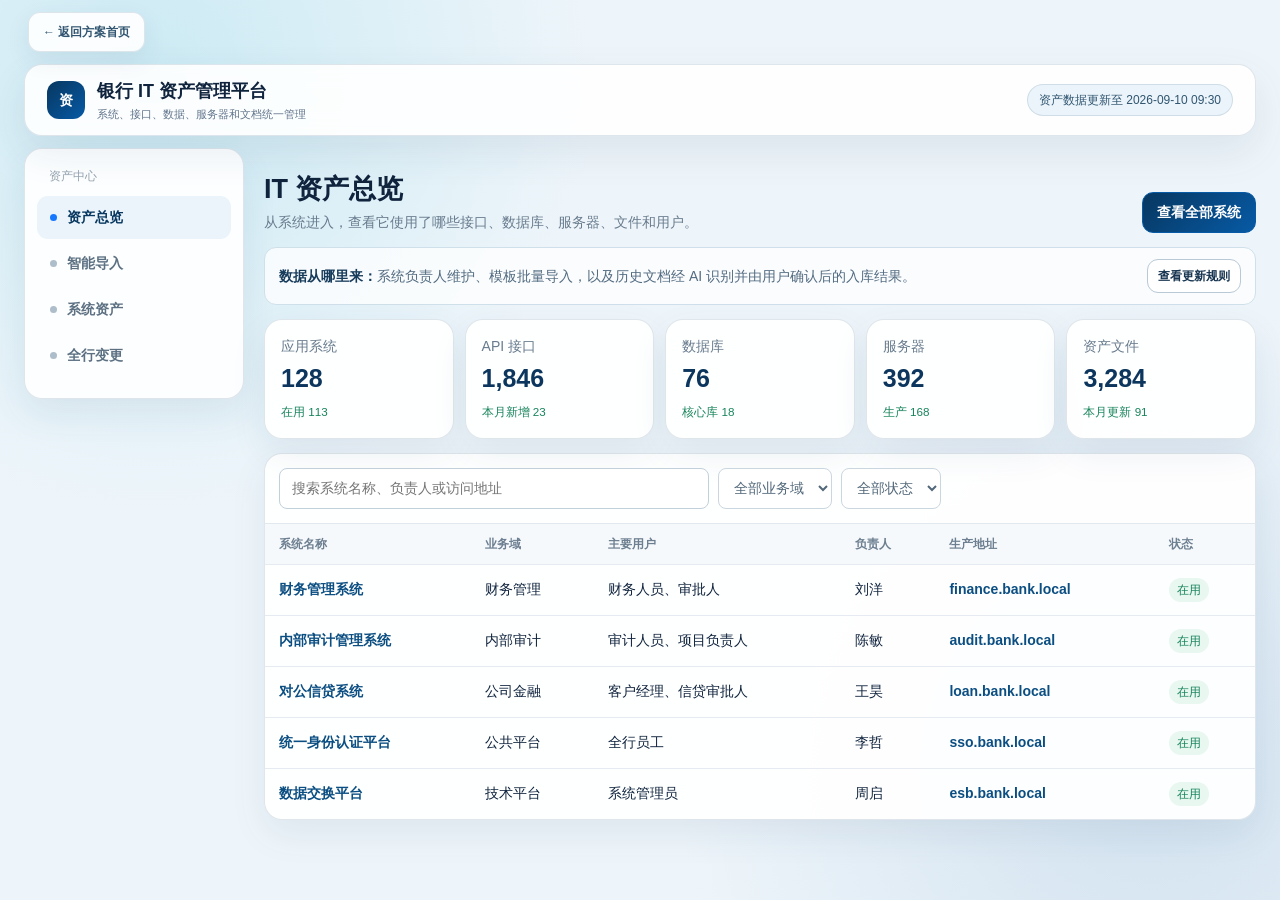
==== commit fb5a0282: "Tighten prototype validation and review flows" ====
--- a/bank-it-asset-management/index.html
+++ b/bank-it-asset-management/index.html
@@ -25,7 +25,7 @@
 <main class="main">
 <section class="screen active" id="overview"><div class="page-head"><div><h2>IT 资产总览</h2><p>从系统进入，查看它使用了哪些接口、数据库、服务器、文件和用户。</p></div><button class="btn primary" data-go="systems">查看全部系统</button></div>
 <div class="data-source-bar"><span><b>数据从哪里来：</b>系统负责人维护、模板批量导入，以及历史文档经 AI 识别并由用户确认后的入库结果。</span><button class="btn small" id="showDataRules">查看更新规则</button></div><div class="stats"><div class="card stat"><span>应用系统</span><b id="countSystems">128</b><small>在用 113</small></div><div class="card stat"><span>API 接口</span><b id="countApis">1,846</b><small>本月新增 23</small></div><div class="card stat"><span>数据库</span><b id="countDatabases">76</b><small>核心库 18</small></div><div class="card stat"><span>服务器</span><b id="countServers">392</b><small>生产 168</small></div><div class="card stat"><span>资产文件</span><b id="countFiles">3,284</b><small>本月更新 91</small></div></div>
-<div class="card"><div class="toolbar"><input class="search" id="overviewSearch" placeholder="搜索系统名称、负责人或访问地址"><button class="filter">全部业务域</button><button class="filter">全部状态</button></div><div class="table-wrap"><table class="table"><thead><tr><th>系统名称</th><th>业务域</th><th>主要用户</th><th>负责人</th><th>生产地址</th><th>状态</th></tr></thead><tbody id="overviewRows"><tr><td><button class="sys-link" data-open-system="财务管理系统">财务管理系统</button></td><td>财务管理</td><td>财务人员、审批人</td><td>刘洋</td><td><a class="link">finance.bank.local</a></td><td><span class="tag ok">在用</span></td></tr><tr><td><button class="sys-link" data-open-system="内部审计管理系统">内部审计管理系统</button></td><td>内部审计</td><td>审计人员、项目负责人</td><td>陈敏</td><td><a class="link">audit.bank.local</a></td><td><span class="tag ok">在用</span></td></tr><tr><td><button class="sys-link" data-open-system="对公信贷系统">对公信贷系统</button></td><td>公司金融</td><td>客户经理、信贷审批人</td><td>王昊</td><td><a class="link">loan.bank.local</a></td><td><span class="tag ok">在用</span></td></tr><tr><td><button class="sys-link" data-open-system="统一身份认证平台">统一身份认证平台</button></td><td>公共平台</td><td>全行员工</td><td>李哲</td><td><a class="link">sso.bank.local</a></td><td><span class="tag ok">在用</span></td></tr><tr><td><button class="sys-link" data-open-system="数据交换平台">数据交换平台</button></td><td>技术平台</td><td>系统管理员</td><td>周启</td><td><a class="link">esb.bank.local</a></td><td><span class="tag ok">在用</span></td></tr></tbody></table></div></div></section>
+<div class="card"><div class="toolbar"><input class="search" id="overviewSearch" placeholder="搜索系统名称、负责人或访问地址"><select class="filter" id="domainFilter" aria-label="按业务域筛选"><option value="">全部业务域</option><option>财务管理</option><option>内部审计</option><option>公司金融</option><option>公共平台</option><option>技术平台</option></select><select class="filter" id="statusFilter" aria-label="按状态筛选"><option value="">全部状态</option><option>在用</option><option>建设中</option><option>已停用</option></select></div><div class="table-wrap"><table class="table"><thead><tr><th>系统名称</th><th>业务域</th><th>主要用户</th><th>负责人</th><th>生产地址</th><th>状态</th></tr></thead><tbody id="overviewRows"><tr><td><button class="sys-link" data-open-system="财务管理系统">财务管理系统</button></td><td>财务管理</td><td>财务人员、审批人</td><td>刘洋</td><td><a class="link">finance.bank.local</a></td><td><span class="tag ok">在用</span></td></tr><tr><td><button class="sys-link" data-open-system="内部审计管理系统">内部审计管理系统</button></td><td>内部审计</td><td>审计人员、项目负责人</td><td>陈敏</td><td><a class="link">audit.bank.local</a></td><td><span class="tag ok">在用</span></td></tr><tr><td><button class="sys-link" data-open-system="对公信贷系统">对公信贷系统</button></td><td>公司金融</td><td>客户经理、信贷审批人</td><td>王昊</td><td><a class="link">loan.bank.local</a></td><td><span class="tag ok">在用</span></td></tr><tr><td><button class="sys-link" data-open-system="统一身份认证平台">统一身份认证平台</button></td><td>公共平台</td><td>全行员工</td><td>李哲</td><td><a class="link">sso.bank.local</a></td><td><span class="tag ok">在用</span></td></tr><tr><td><button class="sys-link" data-open-system="数据交换平台">数据交换平台</button></td><td>技术平台</td><td>系统管理员</td><td>周启</td><td><a class="link">esb.bank.local</a></td><td><span class="tag ok">在用</span></td></tr></tbody></table></div></div></section>
 
 <section class="screen" id="smart-import">
 <div class="page-head"><div><h2>历史文档智能入库</h2><p>直接上传未分类的需求、设计、接口、部署等文档，由 AI 识别资产及其关系。</p></div><button class="btn" id="resetIngest">开始新任务</button></div>
@@ -36,7 +36,7 @@
       <p>无需按 API、数据库或服务器预先分类，系统将自动解析。</p>
       <div class="drop-actions"><button class="btn primary" id="chooseHistoryDocs">选择历史文档</button><button class="btn" id="useDemoDocs">使用演示文档</button></div>
       <input class="upload-input" id="historyDocs" type="file" multiple accept=".pdf,.doc,.docx,.xls,.xlsx,.ppt,.pptx,.txt,.md,.png,.jpg,.jpeg">
-      <span class="format-note">支持 PDF、Word、Excel、PPT、图片和文本，单次最多 50 份</span>
+      <span class="format-note">支持 PDF、Word、Excel、PPT、图片和文本；单次最多 50 份，单文件不超过 50MB</span>
     </div>
     <div class="ingest-field"><label>关联范围</label><select id="ingestScope"><option>自动识别所属系统</option><option>财务管理系统</option><option>内部审计管理系统</option><option>对公信贷系统</option></select></div>
     <div class="document-list" id="selectedDocs"></div>
@@ -126,7 +126,7 @@
 function renderGlobalChanges(){document.getElementById('allChangeRows').innerHTML=globalChanges.map(c=>changeCardHtml(c,c.system)).join('')}
 let currentSystem='财务管理系统';function openSystem(name){if(name!==currentSystem)captureSystem(currentSystem);currentSystem=name;showScreen('systems');document.querySelectorAll('.system-item').forEach(x=>x.classList.toggle('active',x.dataset.system===name));document.getElementById('systemTitle').textContent=name;document.getElementById('systemSub').textContent=systemMeta[name]||'系统资产详情 · 在用';renderSystemAssets(name);renderSystemHistory(name);document.querySelector('[data-panel="basic"]').click()}document.querySelectorAll('[data-open-system]').forEach(b=>b.onclick=()=>openSystem(b.dataset.openSystem));document.getElementById('systemList').addEventListener('click',e=>{const b=e.target.closest('.system-item');if(b)openSystem(b.dataset.system)});renderSystemHistory('财务管理系统');renderGlobalChanges();
 document.querySelectorAll('.tab').forEach(t=>t.onclick=()=>{document.querySelectorAll('.tab').forEach(x=>x.classList.remove('active'));document.querySelectorAll('.panel').forEach(x=>x.classList.remove('active'));t.classList.add('active');document.getElementById(t.dataset.panel).classList.add('active')});
-document.getElementById('overviewSearch').oninput=e=>{const q=e.target.value.trim().toLowerCase();document.querySelectorAll('#overviewRows tr').forEach(r=>r.style.display=r.textContent.toLowerCase().includes(q)?'':'none')};
+function filterOverview(){const q=document.getElementById('overviewSearch').value.trim().toLowerCase(),domain=document.getElementById('domainFilter').value,status=document.getElementById('statusFilter').value;document.querySelectorAll('#overviewRows tr').forEach(r=>{const cells=r.querySelectorAll('td'),text=r.textContent.toLowerCase(),rowDomain=cells[1]?.textContent.trim(),rowStatus=cells[5]?.textContent.trim();r.style.display=text.includes(q)&&(!domain||rowDomain===domain)&&(!status||rowStatus===status)?'':'none'})}document.getElementById('overviewSearch').oninput=filterOverview;document.getElementById('domainFilter').onchange=filterOverview;document.getElementById('statusFilter').onchange=filterOverview;
 const details={voucher:['API 接口','会计凭证查询 API','向内部审计系统提供只读的会计凭证及影像索引查询。',[['接口地址','/api/v2/vouchers/query'],['提供系统','财务管理系统'],['调用系统','内部审计管理系统'],['协议','HTTPS / REST / JSON'],['负责人','刘洋'],['状态','运行中']],['支持按机构、期间、凭证号查询','调用方必须具备对应机构数据权限','响应中不返回附件原文，只返回影像索引','超时 5 秒，失败不自动重试']],invoice:['API 接口','电子发票查验 API','财务系统新增模块调用税务服务平台完成发票验真与状态查询。',[['接口地址','/tax/v1/invoice/verify'],['提供系统','税务服务平台'],['调用系统','财务管理系统'],['负责人','刘洋 / 税务平台王宁'],['状态','联调中']],['输入发票代码、号码、金额和开票日期','返回真伪、作废状态和销方信息','结果写入 FIN_INVOICE 表','超时后进入人工复核队列']],org:['API 接口','组织机构同步 API','每日同步机构、部门和成本中心。',[['方向','组织架构平台 → 财务系统'],['频率','每日 02:00'],['状态','运行中']],['新增、修改和停用机构','保留同步批次和失败记录']],sso:['API 接口','统一认证 API','提供用户登录、令牌校验和会话注销。',[['方向','统一认证平台 → 财务系统'],['协议','OAuth 2.0'],['状态','运行中']],['单点登录','多因素认证','会话超时校验']],finDb:['数据库','FIN_CORE_DB','财务管理系统核心交易数据库。',[['类型','Oracle 19c RAC'],['服务器','FIN-DB-P01/P02'],['负责人','数据库组赵凡'],['备份','每日全备 + 实时归档']],['FIN_VOUCHER 会计凭证','FIN_VOUCHER_LINE 凭证明细','FIN_EXPENSE 报销单','FIN_BUDGET 预算','FIN_INVOICE 电子发票']],finArchive:['数据库','FIN_ARCHIVE_DB','保存历史凭证影像索引和归档记录。',[['类型','PostgreSQL 14'],['保留期限','15 年'],['负责人','数据库组赵凡']],['FIN_IMAGE_INDEX 影像索引','FIN_ARCHIVE_LOG 归档记录']],tableVoucher:['数据表','FIN_VOUCHER','会计凭证主表，一条凭证对应多条凭证明细。',[['主键','VOUCHER_ID'],['所属库','FIN_CORE_DB'],['数据量','2,860 万条'],['分级','内部敏感']],['与 FIN_VOUCHER_LINE 为一对多','与 FIN_EXPENSE 为一对多','按会计年度和机构分区']],tableExpense:['数据表','FIN_EXPENSE','费用报销单主表。',[['主键','EXPENSE_ID'],['所属库','FIN_CORE_DB'],['数据量','890 万条']],['关联申请人和机构','关联会计凭证','一张报销单可关联多张发票']],tableBudget:['数据表','FIN_BUDGET','年度及项目预算主表。',[['主键','BUDGET_ID'],['所属库','FIN_CORE_DB'],['数据量','42 万条']],['与预算占用表一对多','按年度、机构和项目控制']],tableInvoice:['数据表','FIN_INVOICE','新增电子发票表，保存发票信息及查验结果。',[['主键','INVOICE_ID'],['所属库','FIN_CORE_DB'],['预计数据量','每年 300 万条'],['状态','建设中']],['多对一关联 FIN_EXPENSE','发票代码+号码建立唯一索引','保存查验状态和时间','敏感字段加密存储']],serverApp:['服务器','FIN-APP-P01/P02','财务系统生产应用集群。',[['地址','10.20.18.31 / 32'],['配置','16C / 64GB / 500GB'],['操作系统','Linux 8.6'],['负责人','基础运维组']],['Nginx 接入层','财务应用服务','新增电子发票核验服务']],serverDb:['服务器','FIN-DB-P01/P02','Oracle RAC 数据库集群。',[['地址','10.20.19.41 / 42'],['配置','32C / 256GB / 4TB'],['负责人','数据库组']],['FIN_CORE_DB','数据文件及归档日志']],serverDr:['服务器','FIN-APP-D01','异地灾备应用服务器。',[['地址','10.80.18.31'],['切换目标','RTO 2 小时'],['负责人','基础运维组']],['每日配置同步','季度灾备演练']],fileArch:['资产文件','财务管理系统总体架构设计','描述系统分层、组件、部署和外部依赖。',[['版本','V3.2'],['负责人','刘洋'],['更新时间','2026-08-12']],['应用架构图','部署架构图','系统依赖清单']],fileApi:['资产文件','财务系统接口清单','记录全部对内和对外接口。',[['版本','V5.6'],['负责人','刘洋'],['更新时间','2026-09-02']],['接口地址与字段','调用关系','错误码','超时与重试策略']],fileDeploy:['资产文件','生产部署与应急手册','记录部署、回退和故障处置步骤。',[['版本','V2.4'],['负责人','基础运维组'],['更新时间','2026-07-21']],['部署顺序','回退步骤','监控项','应急联系人']],fileUser:['资产文件','财务系统用户操作手册','面向财务人员的功能操作说明。',[['版本','V4.1'],['更新时间','2026-08-30'],['适用用户','财务经办人与审批人']],['费用报销','凭证管理','预算查询','报表导出']],roleFinance:['用户角色','财务经办人','负责报销审核、凭证录入和财务查询。',[['人数','386'],['授权方式','机构管理员审批'],['数据范围','本机构']],['报销单审核','凭证录入','预算和报表查询']],roleApprove:['用户角色','财务审批人','审批费用报销和资金支付。',[['人数','142'],['数据范围','本人管理机构']],['费用审批','支付审批','审批记录查询']],roleAdmin:['用户角色','系统管理员','维护系统参数、权限和运行配置。',[['人数','8'],['所属','财务科技组']],['参数维护','角色授权','运行监控']],roleAudit:['用户角色','审计只读用户','按授权范围查询凭证和报销数据。',[['人数','35'],['所属','内部审计部']],['凭证查询','影像索引查询','操作留痕']],relSso:['系统关系','统一身份认证平台 → 财务系统','为财务系统提供统一登录和身份校验。',[['关系类型','实时 API'],['负责人','李哲 / 刘洋'],['状态','运行中']],['登录','令牌校验','会话注销']],relOrg:['系统关系','组织架构平台 → 财务系统','同步机构、人员和成本中心。',[['关系类型','每日批量同步'],['负责人','赵倩 / 刘洋'],['状态','运行中']],['机构','人员','成本中心']],relFinanceAudit:['系统关系','财务系统 → 内部审计系统','提供会计凭证和影像索引查询。',[['关系类型','只读 API'],['负责人','刘洋 / 陈敏'],['状态','运行中']],['按机构和期间查询','记录审计调用日志']],relTax:['系统关系','财务系统 → 税务服务平台','新增电子发票查验调用关系。',[['关系类型','实时 API'],['负责人','刘洋 / 王宁'],['状态','联调中']],['发票验真','作废状态查询','重复发票识别']],changeBudget:['变更记录','预算控制规则升级','增加跨年度结转与项目维度预算控制。',[['编号','CHG-FIN-2026-011'],['完成时间','2026-07-15'],['负责人','刘洋']],['修改预算规则服务','新增 FIN_BUDGET_CARRY 表','更新用户手册 V4.0']],changeAudit:['变更记录','新增对公贷款专项审计','为内部审计系统接入贷款合同、客户和放款凭证数据。',[['编号','CHG-AUD-2026-012'],['状态','方案设计'],['负责人','陈敏']],['影响内部审计系统','调用数据交换平台','对公信贷系统提供数据接口']]};
 function openDetail(id){const d=details[id];if(!d)return;document.getElementById('detailType').textContent=d[0];document.getElementById('detailTitle').textContent=d[1];document.getElementById('detailBody').innerHTML=`<div class="summary">${d[2]}</div><table class="detail-table">${d[3].map(x=>`<tr><td>${x[0]}</td><td><b>${x[1]}</b></td></tr>`).join('')}</table><h3>具体内容</h3><ul>${d[4].map(x=>`<li>${x}</li>`).join('')}</ul>`;document.getElementById('mask').classList.add('open')}document.addEventListener('click',e=>{const target=e.target.closest('[data-detail]');if(target&&!e.target.closest('button'))openDetail(target.dataset.detail)});function closeDrawer(){document.getElementById('mask').classList.remove('open')}document.getElementById('close').onclick=closeDrawer;document.getElementById('close2').onclick=closeDrawer;document.getElementById('mask').onclick=e=>{if(e.target.id==='mask')closeDrawer()};
 let activeChange=null;
@@ -156,7 +156,7 @@
 const ingestStart=document.getElementById('ingestStart'),ingestProcessing=document.getElementById('ingestProcessing'),ingestReview=document.getElementById('ingestReview'),ingestComplete=document.getElementById('ingestComplete'),historyDocs=document.getElementById('historyDocs'),initialCandidateHtml=document.getElementById('candidateRows').innerHTML;
 function resetIngest(){ingestStart.style.display='grid';ingestProcessing.classList.remove('active');ingestReview.classList.remove('active');ingestComplete.classList.remove('active');document.getElementById('selectedDocs').innerHTML='';document.getElementById('candidateRows').innerHTML=initialCandidateHtml;historyDocs.value='';document.getElementById('ingestProgress').style.width='0';document.getElementById('progressText').textContent='0%'}
 function startIngest(files){const demo=['财务管理系统总体架构设计_V3.2.pdf','财务系统接口清单_V5.6.docx','财务系统数据库设计_V4.0.xlsx','生产部署与应急手册_V2.4.pdf'],names=files?.length?[...files].map(f=>f.name):demo;document.getElementById('selectedDocs').innerHTML=names.map((n,i)=>`<div class="document-chip"><b>${n}</b><span>${['架构与依赖','接口与调用','数据库与表','部署与服务器'][i]||'待自动分类'}</span></div>`).join('');setTimeout(()=>{ingestStart.style.display='none';ingestProcessing.classList.add('active');let progress=0;const logs=['解析正文、表格和架构图...','识别系统、接口、数据库和服务器...','匹配现有资产并消除重复项...','比对文档版本与冲突信息...','生成候选资产和来源证据...'],timer=setInterval(()=>{progress+=20;document.getElementById('ingestProgress').style.width=progress+'%';document.getElementById('progressText').textContent=progress+'%';document.getElementById('processingLog').textContent=logs[Math.min(progress/20-1,4)];if(progress>=100){clearInterval(timer);setTimeout(()=>{ingestProcessing.classList.remove('active');ingestReview.classList.add('active');updateCandidateCount()},450)}},420)},450)}
-document.getElementById('chooseHistoryDocs').onclick=()=>historyDocs.click();historyDocs.onchange=e=>{if(e.target.files.length)startIngest(e.target.files)};document.getElementById('useDemoDocs').onclick=()=>startIngest();document.getElementById('resetIngest').onclick=resetIngest;document.getElementById('backToUpload').onclick=resetIngest;
+document.getElementById('chooseHistoryDocs').onclick=()=>historyDocs.click();historyDocs.onchange=e=>{const files=[...e.target.files];if(!files.length)return;if(files.length>50){toast('单次最多上传 50 份文档');historyDocs.value='';return}const oversized=files.find(f=>f.size>50*1024*1024);if(oversized){toast(oversized.name+' 超过 50MB，请拆分后上传');historyDocs.value='';return}const allowed=/\.(pdf|docx?|xlsx?|pptx?|txt|md|png|jpe?g)$/i,invalid=files.find(f=>!allowed.test(f.name));if(invalid){toast(invalid.name+' 的格式暂不支持');historyDocs.value='';return}startIngest(files)};document.getElementById('useDemoDocs').onclick=()=>startIngest();document.getElementById('resetIngest').onclick=resetIngest;document.getElementById('backToUpload').onclick=resetIngest;
 function updateCandidateCount(){const checks=[...document.querySelectorAll('.candidate-check')],n=checks.filter(x=>x.checked).length,u=document.querySelectorAll('.conflict-row[data-conflict="unresolved"]').length,all=document.getElementById('selectAllCandidates');all.checked=n===checks.length;all.indeterminate=n>0&&n<checks.length;document.getElementById('selectedCount').textContent=`已选择 ${n} 项${u?`，还有 ${u} 条冲突必须处理`:'，所有冲突均已处理'}`;document.getElementById('conflictBadge').textContent=u?u+' 条待处理':'冲突已处理';document.getElementById('conflictBadge').className='tag '+(u?'warn':'ok');document.getElementById('conflictTip').textContent=u?`${u} 条冲突必须处理后才能入库；其他结果可按来源证据抽查和编辑。`:'冲突信息已处理，可以确认候选资产并写入正式资产库。'}
 document.getElementById('selectAllCandidates').onchange=e=>{document.querySelectorAll('.candidate-check').forEach(x=>x.checked=e.target.checked);updateCandidateCount()};document.getElementById('candidateRows').addEventListener('change',e=>{if(e.target.matches('.candidate-check'))updateCandidateCount()});
 document.addEventListener('click',e=>{const b=e.target.closest('[data-evidence]');if(!b)return;document.getElementById('detailType').textContent='原文证据';document.getElementById('detailTitle').textContent=b.closest('tr').querySelector('td:nth-child(3) b').textContent;document.getElementById('detailBody').innerHTML=`<div class="summary">${b.dataset.evidence}</div><table class="detail-table"><tr><td>来源</td><td><b>${b.dataset.source}</b></td></tr><tr><td>处理原则</td><td>原文与候选资产同时保留，便于后续审计追溯。</td></tr></table><h3>建议操作</h3><ul><li>内容准确：保留勾选并确认入库</li><li>内容过期：取消勾选或回原系统修改</li><li>来源冲突：以当前责任人或最新版本文档为准</li></ul>`;document.getElementById('mask').classList.add('open')});
